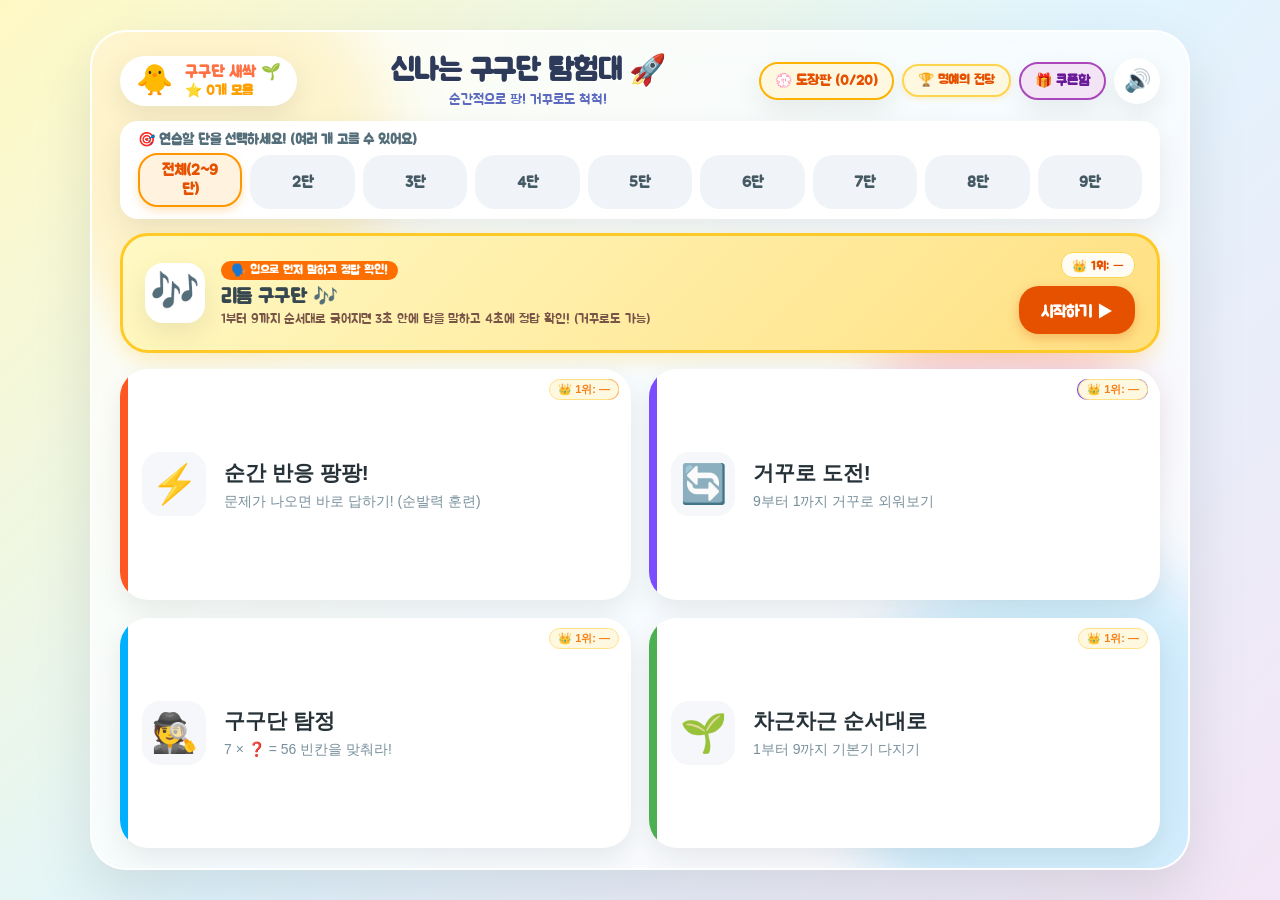
==== gugudan_app.html @ a918cc07 "feat(ranking): 총 소요시간 측정, 단수/방향/항목별 Top 5 랭킹, 신기록 시 초대형 폭죽 및 보너스 도장 지급 시스템 구축" ====
﻿<!DOCTYPE html>
<html lang="ko">
<head>
  <meta charset="UTF-8">
  <meta name="viewport" content="width=device-width, initial-scale=1.0, maximum-scale=1.0, user-scalable=no">
  <meta http-equiv="Cache-Control" content="no-cache, no-store, must-revalidate">
  <meta http-equiv="Pragma" content="no-cache">
  <meta http-equiv="Expires" content="0">
  <title>신나는 구구단 탐험대 🚀</title>
  <link rel="preconnect" href="https://fonts.googleapis.com">
  <link rel="preconnect" href="https://fonts.gstatic.com" crossorigin>
  <link href="https://fonts.googleapis.com/css2?family=Jua&family=Noto+Sans+KR:wght@500;700;900&display=swap" rel="stylesheet">
  <style>
:root {
  --primary: #FF7043;
  --primary-light: #FFAB91;
  --secondary: #42A5F5;
  --accent-yellow: #FFD54F;
  --accent-green: #66BB6A;
  --accent-purple: #AB47BC;
  --bg-gradient: linear-gradient(135deg, #FFF9C4 0%, #E1F5FE 50%, #F3E5F5 100%);
  --card-bg: rgba(255, 255, 255, 0.95);
  --text-main: #37474F;
  --text-muted: #78909C;
  --shadow-soft: 0 10px 28px rgba(0, 0, 0, 0.08);
  --shadow-btn: 0 5px 14px rgba(0, 0, 0, 0.12);
  --radius-lg: 28px;
  --radius-md: 18px;
  --radius-sm: 12px;
}

* {
  box-sizing: border-box;
  margin: 0;
  padding: 0;
  -webkit-tap-highlight-color: transparent;
  user-select: none;
  touch-action: manipulation;
}

body {
  font-family: 'Jua', 'Noto Sans KR', sans-serif;
  background: var(--bg-gradient);
  min-height: 100vh;
  color: var(--text-main);
  display: flex;
  justify-content: center;
  align-items: center;
  overflow-x: hidden;
  position: relative;
  padding: 16px;
}

/* 배경 장식 원 */
.bg-bubble {
  position: absolute;
  border-radius: 50%;
  pointer-events: none;
  opacity: 0.35;
  filter: blur(30px);
  z-index: 0;
}
.b1 { width: 360px; height: 360px; background: #FFE082; top: -60px; left: -60px; }
.b2 { width: 420px; height: 420px; background: #81D4FA; bottom: -100px; right: -80px; }
.b3 { width: 260px; height: 260px; background: #F48FB1; top: 30%; right: 5%; }

/* 태블릿 가로 맞춤 앱 컨테이너 */
#app {
  width: 100%;
  max-width: 1100px;
  min-height: 640px;
  height: 94vh;
  max-height: 840px;
  position: relative;
  z-index: 1;
  display: flex;
  flex-direction: column;
  padding: 20px 28px;
  box-sizing: border-box;
  background: rgba(255, 255, 255, 0.7);
  backdrop-filter: blur(20px);
  border-radius: 36px;
  box-shadow: 0 24px 60px rgba(0, 0, 0, 0.1);
  border: 2px solid rgba(255, 255, 255, 0.85);
  overflow: hidden;
}

/* 화면 전환 */
.screen {
  display: none;
  flex-direction: column;
  flex: 1;
  height: 100%;
  animation: fadeIn 0.2s ease-out forwards;
}
.screen.active {
  display: flex;
}

@keyframes fadeIn {
  from { opacity: 0; transform: translateY(6px); }
  to { opacity: 1; transform: translateY(0); }
}

/* ================= 1. 메인 화면 ================= */
.app-header {
  display: flex;
  justify-content: space-between;
  align-items: center;
  margin-bottom: 12px;
}

.character-badge {
  display: flex;
  align-items: center;
  gap: 12px;
  background: white;
  padding: 6px 16px;
  border-radius: 40px;
  box-shadow: var(--shadow-soft);
}

.character-icon {
  font-size: 30px;
  animation: bounce 2s infinite ease-in-out;
}

@keyframes bounce {
  0%, 100% { transform: translateY(0); }
  50% { transform: translateY(-5px); }
}

.user-info {
  display: flex;
  flex-direction: column;
}

.user-level {
  font-size: 16px;
  color: var(--primary);
  font-weight: 700;
}

.user-score {
  font-size: 14px;
  color: #FFA000;
  font-weight: bold;
}

.header-center {
  text-align: center;
}

.main-title {
  font-size: 30px;
  color: #2E3A59;
  letter-spacing: -0.5px;
  text-shadow: 1px 1px 0 #fff;
}

.sub-title {
  font-size: 14px;
  color: #5C6BC0;
  margin-top: 1px;
}

.header-right {
  display: flex;
  align-items: center;
  gap: 8px;
}

.btn-stampbook-open {
  background: #FFF8E1;
  border: 2px solid #FFB300;
  color: #E65100;
  padding: 8px 14px;
  border-radius: 24px;
  font-size: 14px;
  font-family: inherit;
  font-weight: bold;
  cursor: pointer;
  box-shadow: var(--shadow-soft);
  transition: transform 0.1s;
}
.btn-stampbook-open:active { transform: scale(0.95); }

.btn-coupon-open {
  background: #F3E5F5;
  border: 2px solid #AB47BC;
  color: #6A1B9A;
  padding: 8px 14px;
  border-radius: 24px;
  font-size: 14px;
  font-family: inherit;
  font-weight: bold;
  cursor: pointer;
  box-shadow: var(--shadow-soft);
  transition: transform 0.1s;
}
.btn-coupon-open:active { transform: scale(0.95); }

.sound-toggle-btn {
  background: white;
  border: none;
  font-size: 22px;
  width: 46px;
  height: 46px;
  border-radius: 50%;
  display: flex;
  justify-content: center;
  align-items: center;
  cursor: pointer;
  box-shadow: var(--shadow-soft);
  transition: transform 0.1s;
}
.sound-toggle-btn:active { transform: scale(0.92); }

/* 단 선택 필터 */
.dan-selector-card {
  background: white;
  padding: 10px 18px;
  border-radius: var(--radius-md);
  box-shadow: var(--shadow-soft);
  margin-bottom: 14px;
}

.card-label {
  font-size: 14px;
  color: #546E7A;
  margin-bottom: 6px;
  font-weight: bold;
}

.dan-chips {
  display: flex;
  flex-wrap: wrap;
  gap: 8px;
}

.dan-chip {
  background: #F0F4F8;
  border: 2px solid transparent;
  padding: 6px 14px;
  border-radius: 20px;
  font-size: 15px;
  font-family: inherit;
  color: #455A64;
  cursor: pointer;
  font-weight: bold;
  transition: all 0.15s ease;
  flex: 1;
  text-align: center;
  min-width: 65px;
}

.dan-chip.active {
  background: #FFF3E0;
  border-color: #FF9800;
  color: #E65100;
  box-shadow: 0 4px 10px rgba(255, 152, 0, 0.25);
  transform: translateY(-2px);
}

/* 리듬 외우기 모드 메인 배너 */
.rhythm-hero-card {
  background: linear-gradient(135deg, #FFF9C4 0%, #FFE082 100%);
  border: 3px solid #FFCA28;
  border-radius: var(--radius-lg);
  padding: 16px 22px;
  display: flex;
  justify-content: space-between;
  align-items: center;
  margin-bottom: 16px;
  cursor: pointer;
  box-shadow: 0 8px 20px rgba(255, 179, 0, 0.2);
  transition: transform 0.12s, box-shadow 0.12s;
}
.rhythm-hero-card:hover {
  transform: translateY(-2px);
  box-shadow: 0 12px 28px rgba(255, 179, 0, 0.3);
}
.rhythm-hero-card:active {
  transform: scale(0.99);
}

.rhythm-hero-left {
  display: flex;
  align-items: center;
  gap: 16px;
}

.rhythm-icon {
  font-size: 40px;
  width: 60px;
  height: 60px;
  background: white;
  border-radius: 18px;
  display: flex;
  justify-content: center;
  align-items: center;
  box-shadow: var(--shadow-soft);
  flex-shrink: 0;
}

.rhythm-badge {
  display: inline-block;
  background: #FF6F00;
  color: white;
  font-size: 12px;
  font-weight: bold;
  padding: 2px 10px;
  border-radius: 10px;
  margin-bottom: 4px;
}

.rhythm-info h2 {
  font-size: 20px;
  color: #37474F;
  margin-bottom: 2px;
}

.rhythm-info p {
  font-size: 13px;
  color: #795548;
}

.btn-rhythm-start {
  background: #E65100;
  color: white;
  border: none;
  font-size: 16px;
  font-family: inherit;
  font-weight: bold;
  padding: 12px 22px;
  border-radius: 20px;
  cursor: pointer;
  box-shadow: 0 4px 12px rgba(230, 81, 0, 0.3);
  flex-shrink: 0;
  animation: pulse 1.6s infinite;
}

/* 4개 핵심 모드 카드 그리드 (2열 x 2행 시원한 태블릿 배치) */
.mode-grid {
  display: grid;
  grid-template-columns: 1fr 1fr;
  gap: 18px;
  flex: 1;
}

.mode-card {
  background: white;
  border: none;
  border-radius: var(--radius-lg);
  padding: 18px 22px;
  display: flex;
  align-items: center;
  gap: 18px;
  cursor: pointer;
  position: relative;
  text-align: left;
  box-shadow: var(--shadow-soft);
  transition: transform 0.12s, box-shadow 0.12s;
  overflow: hidden;
}

.mode-card:hover {
  transform: translateY(-2px);
  box-shadow: 0 14px 30px rgba(0, 0, 0, 0.12);
}

.mode-card:active {
  transform: scale(0.98);
}

.mode-card::before {
  content: '';
  position: absolute;
  left: 0;
  top: 0;
  bottom: 0;
  width: 8px;
}

.card-speed::before { background: #FF5722; }
.card-reverse::before { background: #7C4DFF; }
.card-detective::before { background: #00B0FF; }
.card-step::before { background: #4CAF50; }

.mode-icon {
  font-size: 38px;
  width: 64px;
  height: 64px;
  background: #F5F7FA;
  border-radius: 18px;
  display: flex;
  justify-content: center;
  align-items: center;
  flex-shrink: 0;
}

.mode-text h3 {
  font-size: 21px;
  color: #263238;
  margin-bottom: 5px;
}

.mode-text p {
  font-size: 14px;
  color: #78909C;
  line-height: 1.3;
}

.badge-recommend, .badge-special, .badge-hot, .badge-new {
  position: absolute;
  top: 10px;
  right: 12px;
  color: white;
  font-size: 11px;
  padding: 3px 8px;
  border-radius: 10px;
  font-weight: bold;
}
.badge-recommend { background: #FF5722; }
.badge-special { background: #7C4DFF; }
.badge-hot { background: #E91E63; }
.badge-new { background: #FFB300; }

.wrong-review-wrap {
  margin-top: 14px;
  display: flex;
  align-items: center;
  justify-content: center;
  gap: 8px;
  max-width: 520px;
  margin-left: auto;
  margin-right: auto;
}

.wrong-review-btn {
  margin-top: 0;
  flex: 1;
  background: #FFEBEE;
  border: 2px dashed #EF5350;
  border-radius: var(--radius-md);
  padding: 10px 16px;
  font-size: 15px;
  font-family: inherit;
  color: #C62828;
  font-weight: bold;
  cursor: pointer;
  box-shadow: var(--shadow-soft);
  animation: pulse 1.5s infinite;
}

.btn-clear-wrongs {
  background: #ECEFF1;
  border: 1px solid #CFD8DC;
  border-radius: var(--radius-md);
  padding: 10px 14px;
  font-size: 13px;
  font-family: inherit;
  color: #546E7A;
  font-weight: bold;
  cursor: pointer;
  transition: all 0.2s;
  white-space: nowrap;
}
.btn-clear-wrongs:hover {
  background: #FFE0B2;
  color: #E65100;
  border-color: #FFB74D;
}

@keyframes pulse {
  0% { transform: scale(1); }
  50% { transform: scale(1.015); }
  100% { transform: scale(1); }
}

/* ================= 2. 게임 화면 & 몬스터 배틀 ================= */
.game-top-bar {
  display: flex;
  align-items: center;
  gap: 12px;
  margin-bottom: 10px;
}

.in-game-dan-tabs {
  display: flex;
  gap: 4px;
  background: white;
  padding: 3px 8px;
  border-radius: 20px;
  box-shadow: var(--shadow-soft);
}

.ingame-dan-btn {
  background: none;
  border: none;
  font-family: inherit;
  font-size: 13px;
  font-weight: bold;
  color: #546E7A;
  padding: 4px 10px;
  border-radius: 14px;
  cursor: pointer;
  transition: all 0.12s;
}

.ingame-dan-btn.active {
  background: #FF7043;
  color: white;
  box-shadow: 0 2px 6px rgba(255, 112, 67, 0.4);
}

.btn-icon {
  background: white;
  border: none;
  font-size: 15px;
  font-family: inherit;
  font-weight: bold;
  padding: 8px 16px;
  border-radius: 12px;
  display: flex;
  align-items: center;
  gap: 6px;
  cursor: pointer;
  box-shadow: var(--shadow-soft);
  color: #455A64;
  transition: transform 0.1s;
}
.btn-icon:active { transform: scale(0.95); }

.progress-container {
  flex: 1;
  height: 14px;
  background: #E0E0E0;
  border-radius: 7px;
  overflow: hidden;
}

.progress-bar {
  height: 100%;
  width: 0%;
  background: linear-gradient(90deg, #FFB300, #FF7043);
  border-radius: 7px;
  transition: width 0.3s ease;
}

.question-counter {
  font-size: 17px;
  font-weight: bold;
  color: #455A64;
  min-width: 65px;
  text-align: right;
}

/* 가로 본문 컨테이너 */
.game-landscape-body {
  display: flex;
  gap: 20px;
  flex: 1;
  align-items: stretch;
  min-height: 0;
}

.game-left-col {
  flex: 1.3;
  display: flex;
  flex-direction: column;
  justify-content: center;
}

.combo-banner {
  height: 24px;
  text-align: center;
  font-size: 17px;
  font-weight: bold;
  color: #E64A19;
  visibility: hidden;
  margin-bottom: 6px;
}
.combo-banner.show {
  visibility: visible;
  animation: popIn 0.3s cubic-bezier(0.175, 0.885, 0.32, 1.275);
}

@keyframes popIn {
  from { transform: scale(0.6); opacity: 0; }
  to { transform: scale(1); opacity: 1; }
}

.quiz-card {
  background: white;
  border-radius: var(--radius-lg);
  padding: 18px 24px;
  box-shadow: var(--shadow-soft);
  text-align: center;
  position: relative;
  display: flex;
  flex-direction: column;
  justify-content: center;
  transition: transform 0.2s;
}

.quiz-card.shake {
  animation: shake 0.4s ease-in-out;
}

@keyframes shake {
  0%, 100% { transform: translateX(0); }
  20%, 60% { transform: translateX(-10px); }
  40%, 80% { transform: translateX(10px); }
}

.mode-indicator {
  font-size: 14px;
  color: #78909C;
  font-weight: bold;
  margin-bottom: 4px;
}

/* 우리말 리듬 챈트 & TTS 버튼 */
.chant-box {
  display: flex;
  justify-content: center;
  align-items: center;
  gap: 10px;
  margin-bottom: 4px;
}

.chant-label {
  font-size: 17px;
  color: #3F51B5;
  font-weight: bold;
  background: #E8EAF6;
  padding: 3px 12px;
  border-radius: 14px;
}

.btn-tts {
  background: #FFF9C4;
  border: 1px solid #FBC02D;
  border-radius: 12px;
  padding: 3px 8px;
  font-size: 13px;
  font-family: inherit;
  font-weight: bold;
  color: #F57F17;
  cursor: pointer;
  transition: transform 0.1s;
}
.btn-tts:active { transform: scale(0.92); }

.expression-box {
  display: flex;
  justify-content: center;
  align-items: center;
  gap: 12px;
  font-size: 56px;
  font-weight: 900;
  color: #263238;
  margin: 8px 0;
}

.expression-box .op { color: #FF7043; }
.expression-box .eq { color: #90A4AE; }

.answer-slot {
  display: inline-flex;
  justify-content: center;
  align-items: center;
  min-width: 80px;
  height: 68px;
  padding: 0 12px;
  background: #FFF9C4;
  border: 4px dashed #FBC02D;
  border-radius: 16px;
  color: #E65100;
}
.answer-slot.filled {
  border-style: solid;
  border-color: #FF9800;
  background: #FFE082;
}
.answer-slot.missing-slot {
  background: #E1F5FE;
  border-color: #03A9F4;
  color: #0277BD;
}

.timer-gauge-wrap {
  width: 100%;
  height: 8px;
  background: #ECEFF1;
  border-radius: 4px;
  overflow: hidden;
  margin: 10px 0 6px 0;
}

.timer-gauge {
  height: 100%;
  width: 100%;
  background: #4CAF50;
  transition: width 0.1s linear, background-color 0.3s;
}

/* 똑똑한 교육 힌트 3종 세트 */
.hint-container {
  margin-top: 8px;
}

.btn-hint {
  background: none;
  border: none;
  color: #7E57C2;
  font-size: 14px;
  font-family: inherit;
  font-weight: bold;
  cursor: pointer;
  text-decoration: underline;
  padding: 4px;
}

.hint-smart-card {
  margin-top: 10px;
  background: #FAF8FD;
  border: 2px solid #D1C4E9;
  border-radius: 16px;
  padding: 12px;
  display: flex;
  flex-direction: column;
  gap: 8px;
  text-align: left;
  max-height: 140px;
  overflow-y: auto;
}

.hint-item {
  display: flex;
  align-items: center;
  gap: 8px;
  padding: 6px 10px;
  border-radius: 10px;
  font-size: 13px;
}

.hint-reverse {
  background: #E1F5FE;
  color: #0277BD;
}

.hint-bridge {
  background: #E8F5E9;
  color: #2E7D32;
}

.hint-tag {
  font-weight: bold;
  white-space: nowrap;
}

.hint-visual {
  padding: 8px;
  background: #EDE7F6;
  border-radius: 10px;
  display: flex;
  flex-direction: column;
  gap: 6px;
  align-items: center;
}

.hint-group-row {
  display: flex;
  gap: 5px;
  align-items: center;
}

.hint-group-label {
  font-size: 12px;
  color: #5E35B1;
  width: 28px;
}

.hint-dot {
  width: 18px;
  height: 18px;
  background: #7E57C2;
  border-radius: 50%;
  display: inline-block;
}

.feedback-msg {
  height: 30px;
  text-align: center;
  font-size: 18px;
  font-weight: bold;
  margin-top: 8px;
}
.feedback-msg.correct { color: #2E7D32; }
.feedback-msg.wrong { color: #C62828; }

/* 오른쪽 열: 키패드 */
.game-right-col {
  flex: 1;
  display: flex;
  flex-direction: column;
  justify-content: center;
}

.keypad-container {
  width: 100%;
  height: 100%;
  display: flex;
  flex-direction: column;
  justify-content: center;
}

.keypad {
  display: grid;
  grid-template-columns: repeat(3, 1fr);
  gap: 12px;
  height: 100%;
  max-height: 350px;
}

.key-btn {
  background: white;
  border: none;
  outline: none;
  font-size: 30px;
  font-family: inherit;
  font-weight: bold;
  color: #37474F;
  border-radius: var(--radius-md);
  box-shadow: 0 5px 0 #CFD8DC, var(--shadow-btn);
  cursor: pointer;
  transition: all 0.08s ease;
  display: flex;
  justify-content: center;
  align-items: center;
  min-height: 65px;
}

.key-btn:active {
  transform: translateY(4px);
  box-shadow: 0 1px 0 #CFD8DC;
}

.key-clear {
  background: #FFEBEE;
  color: #D32F2F;
  font-size: 20px;
  box-shadow: 0 5px 0 #FFCDD2, var(--shadow-btn);
}

.key-enter {
  background: #E8F5E9;
  color: #2E7D32;
  font-size: 20px;
  box-shadow: 0 5px 0 #C8E6C9, var(--shadow-btn);
}

/* ================= 3. 리듬 외우기 전용 화면 ================= */
.rhythm-top-bar {
  display: flex;
  align-items: center;
  gap: 12px;
  margin-bottom: 8px;
  flex-wrap: nowrap;
}

.rhythm-dan-tabs {
  display: flex;
  gap: 6px;
  background: white;
  padding: 4px 8px;
  border-radius: 20px;
  box-shadow: var(--shadow-soft);
}

.r-dan-btn {
  background: none;
  border: none;
  font-family: inherit;
  font-size: 14px;
  font-weight: bold;
  color: #546E7A;
  padding: 5px 12px;
  border-radius: 14px;
  cursor: pointer;
  transition: all 0.12s;
}
.r-dan-btn.active {
  background: #FF7043;
  color: white;
  box-shadow: 0 2px 6px rgba(255, 112, 67, 0.4);
}

.rhythm-dir-toggle {
  display: flex;
  background: white;
  border-radius: 20px;
  padding: 4px;
  box-shadow: var(--shadow-soft);
  gap: 4px;
}

.dir-btn {
  background: none;
  border: none;
  font-family: inherit;
  font-size: 13px;
  font-weight: bold;
  color: #78909C;
  padding: 5px 12px;
  border-radius: 14px;
  cursor: pointer;
}
.dir-btn.active {
  background: #7C4DFF;
  color: white;
  box-shadow: 0 2px 6px rgba(124, 77, 255, 0.4);
}

.rhythm-controls {
  display: flex;
  gap: 6px;
  margin-left: auto;
}

.ctrl-btn {
  background: white;
  border: 1px solid #CFD8DC;
  font-family: inherit;
  font-size: 13px;
  font-weight: bold;
  color: #37474F;
  padding: 6px 14px;
  border-radius: 14px;
  cursor: pointer;
  box-shadow: var(--shadow-soft);
  transition: transform 0.1s;
}
.ctrl-btn:active { transform: scale(0.95); }

.btn-play-pause {
  background: #FFF8E1;
  border-color: #FFA000;
  color: #E65100;
}

.btn-rhythm-main-act {
  background: #FF7043;
  border-color: #FF5722;
  color: white;
  box-shadow: 0 4px 10px rgba(255, 112, 67, 0.35);
  animation: pulse 1.5s infinite;
}

/* 시작 전 또렷한 중앙 시작 버튼 (흐림 완전 제거!) */
#screen-rhythm, #screen-game {
  position: relative;
}

#screen-rhythm {
  cursor: pointer;
  -webkit-tap-highlight-color: transparent;
  user-select: none;
}

.rhythm-top-bar {
  cursor: default;
}

.rhythm-start-overlay, .game-start-overlay {
  position: absolute;
  top: 70px;
  left: 0;
  right: 0;
  bottom: 0;
  background: transparent;
  backdrop-filter: none;
  display: flex;
  justify-content: center;
  align-items: center;
  z-index: 30;
  cursor: pointer;
}

.btn-giant-start {
  background: linear-gradient(135deg, #FF6F00, #FFA000);
  border: 3px solid white;
  border-radius: 36px;
  padding: 16px 36px;
  color: white;
  font-family: inherit;
  font-size: 24px;
  font-weight: 900;
  display: flex;
  align-items: center;
  gap: 12px;
  box-shadow: 0 10px 30px rgba(0, 0, 0, 0.25), 0 4px 12px rgba(255, 111, 0, 0.5);
  cursor: pointer;
  animation: pulse 1.4s infinite;
  transition: transform 0.12s;
}
.btn-giant-start:active {
  transform: scale(0.95);
}

/* 완주 축하 세레모니 카드 */
.ceremony-card {
  text-align: center;
  padding: 36px 30px;
  background: #FFFDE7;
  border: 4px solid #FFD54F;
  max-width: 500px;
}

.ceremony-crown {
  font-size: 72px;
  animation: bounce 1.2s infinite ease-in-out;
  margin-bottom: 8px;
}

.ceremony-title {
  font-size: 30px;
  color: #E65100;
  margin-bottom: 8px;
}

.ceremony-desc {
  font-size: 16px;
  color: #5D4037;
  margin-bottom: 14px;
}

.ceremony-badge {
  display: inline-block;
  background: white;
  border: 2px solid #FFB300;
  color: #FF8F00;
  font-size: 16px;
  font-weight: bold;
  padding: 8px 18px;
  border-radius: 20px;
  box-shadow: 0 4px 10px rgba(0,0,0,0.06);
}

.rhythm-status-banner {
  display: flex;
  justify-content: space-between;
  align-items: center;
  background: #FFFDE7;
  border: 2px dashed #FBC02D;
  border-radius: 16px;
  padding: 8px 16px;
  margin-bottom: 12px;
}

.rhythm-status-msg {
  font-size: 15px;
  color: #E65100;
  font-weight: bold;
}

.rhythm-step-counter {
  font-size: 14px;
  font-weight: bold;
  color: #F57F17;
  background: white;
  padding: 3px 10px;
  border-radius: 12px;
}

/* 위에서 아래로 1~9 순서대로 다 나오는 세로 List 보드 */
.rhythm-list-container {
  display: flex;
  flex-direction: column;
  gap: 6px;
  max-width: 380px;
  width: 100%;
  margin: 0 auto;
  flex: 1;
  justify-content: space-between;
  min-height: 0;
}

.rhythm-row {
  background: white;
  border: 2px solid #ECEFF1;
  border-radius: 14px;
  padding: 6px 16px;
  display: flex;
  align-items: center;
  justify-content: center;
  gap: 10px;
  transition: all 0.22s cubic-bezier(0.175, 0.885, 0.32, 1.275);
  box-shadow: 0 2px 6px rgba(0,0,0,0.04);
}

.rhythm-row-expr {
  display: flex;
  align-items: center;
  justify-content: flex-end;
  gap: 8px;
  font-size: 24px;
  font-weight: bold;
  color: #78909C;
  letter-spacing: 0.5px;
}

.rhythm-row-expr .op {
  color: #B0BEC5;
}

.rhythm-row-ans {
  min-width: 62px;
  height: 38px;
  border: 2px dashed #CFD8DC;
  border-radius: 10px;
  display: inline-flex;
  justify-content: center;
  align-items: center;
  color: #B0BEC5;
  font-size: 22px;
  font-weight: bold;
}

/* ★ 굵고 큰 글씨로 주목받는 현재 활성 상태 (손으로 터치하여 정답 공개) */
.rhythm-row.active {
  background: #FFF9C4;
  border: 3px solid #FF9800;
  transform: scale(1.03);
  z-index: 5;
  box-shadow: 0 6px 20px rgba(255, 152, 0, 0.35);
  cursor: pointer;
  user-select: none;
  -webkit-tap-highlight-color: transparent;
  gap: 12px;
}
.rhythm-row.active:active {
  transform: scale(1.01);
}

.rhythm-row.active .rhythm-row-expr {
  font-size: 32px;
  font-weight: 900;
  color: #263238;
  gap: 8px;
}

.rhythm-row.active .rhythm-row-expr .op {
  color: #FF7043;
}

.rhythm-row.active .rhythm-row-ans {
  border: 3px dashed #FF9800;
  background: white;
  color: #E65100;
  min-width: 68px;
  height: 44px;
  font-size: 26px;
  font-weight: 900;
  display: inline-flex;
  align-items: center;
  justify-content: center;
}

/* 터치 유도 깜빡임 */
.rhythm-row.active .thinking-dots {
  animation: blink 0.8s infinite;
  color: #FF5722;
}

/* ★ 손으로 터치하여 정답이 짠! 공개된 상태 */
.rhythm-row.revealed {
  background: #FFF3E0;
  border-color: #FF5722;
}

.rhythm-row.revealed .rhythm-row-ans {
  border-style: solid;
  border-color: #E65100;
  background: #FFCC80;
  color: #D84315;
  font-size: 30px;
  font-weight: 900;
  animation: popIn 0.25s cubic-bezier(0.175, 0.885, 0.32, 1.275);
}

.answer-pop {
  display: inline-block;
  animation: popIn 0.25s cubic-bezier(0.175, 0.885, 0.32, 1.275);
}

/* 이미 지나간 줄 (정답 보여준 상태로 유지) */
.rhythm-row.done {
  background: #F1F8E9;
  border-color: #C5E1A5;
  opacity: 0.85;
}
.rhythm-row.done .rhythm-row-expr {
  font-size: 22px;
  color: #558B2F;
}
.rhythm-row.done .rhythm-row-ans {
  border-style: solid;
  border-color: #8BC34A;
  background: #DCEDC8;
  color: #33691E;
  font-size: 22px;
  font-weight: bold;
}

/* ================= 3. 결과 화면 & 스탬프 ================= */
.result-card {
  background: white;
  border-radius: var(--radius-lg);
  padding: 30px 36px;
  text-align: center;
  box-shadow: var(--shadow-soft);
  max-width: 600px;
  width: 100%;
  margin: auto;
  position: relative;
  overflow: hidden;
}

.stamp-seal {
  position: absolute;
  top: 20px;
  right: 28px;
  width: 114px;
  height: 114px;
  border: 4px dashed #D32F2F;
  border-radius: 50%;
  display: flex;
  justify-content: center;
  align-items: center;
  color: #D32F2F;
  transform: rotate(-15deg) scale(0);
  opacity: 0;
  pointer-events: none;
  z-index: 10;
  box-shadow: inset 0 0 0 3px rgba(211, 47, 47, 0.2);
}

.stamp-seal.gold {
  border-color: #E65100;
  color: #E65100;
  box-shadow: inset 0 0 0 3px rgba(230, 81, 0, 0.2);
}

.stamp-seal.stamped {
  animation: stampSlam 0.45s cubic-bezier(0.2, 0.9, 0.3, 1.4) forwards;
}

@keyframes stampSlam {
  0% { transform: rotate(-35deg) scale(3.5); opacity: 0; }
  70% { transform: rotate(-12deg) scale(0.9); opacity: 0.95; }
  100% { transform: rotate(-14deg) scale(1); opacity: 0.9; }
}

.stamp-inner {
  display: flex;
  flex-direction: column;
  align-items: center;
  justify-content: center;
  border: 2px solid currentColor;
  border-radius: 50%;
  width: 98px;
  height: 98px;
}

.stamp-text-sub {
  font-size: 10px;
  font-weight: bold;
}

.stamp-text-main {
  font-size: 18px;
  font-weight: 900;
  margin: 2px 0;
}

.stamp-text-date {
  font-size: 11px;
  font-weight: bold;
}

.result-avatar {
  font-size: 68px;
  margin-bottom: 8px;
  animation: bounce 1.2s infinite;
}

.result-title {
  font-size: 30px;
  color: #263238;
  margin-bottom: 4px;
}

.result-subtitle {
  font-size: 16px;
  color: #78909C;
  margin-bottom: 20px;
}

.score-board {
  display: grid;
  grid-template-columns: repeat(3, 1fr);
  gap: 12px;
  background: #F9FAFB;
  border-radius: var(--radius-md);
  padding: 16px 12px;
  margin-bottom: 20px;
}

.score-item {
  display: flex;
  flex-direction: column;
  gap: 4px;
}

.score-label {
  font-size: 13px;
  color: #90A4AE;
}

.score-value {
  font-size: 20px;
  font-weight: bold;
  color: #37474F;
}

.score-value.highlight {
  color: #E65100;
  font-size: 22px;
}

.result-wrong-list {
  text-align: left;
  background: #FFF8E1;
  border-radius: var(--radius-md);
  padding: 12px 16px;
  margin-bottom: 20px;
}

.result-wrong-list h4 {
  font-size: 14px;
  color: #F57F17;
  margin-bottom: 8px;
}

.wrong-chips {
  display: flex;
  flex-wrap: wrap;
  gap: 8px;
}

.wrong-chip {
  background: white;
  border: 1px solid #FFE082;
  border-radius: 8px;
  padding: 4px 10px;
  font-size: 15px;
  color: #E65100;
  font-weight: bold;
}

.result-actions {
  display: flex;
  gap: 12px;
}

.action-btn {
  flex: 1;
  border: none;
  border-radius: var(--radius-md);
  padding: 16px;
  font-size: 18px;
  font-family: inherit;
  font-weight: bold;
  cursor: pointer;
  transition: transform 0.1s;
}
.action-btn:active { transform: scale(0.98); }

.btn-retry {
  background: #FF7043;
  color: white;
  box-shadow: 0 5px 14px rgba(255, 112, 67, 0.4);
}

.btn-home {
  background: #ECEFF1;
  color: #546E7A;
}

/* ================= 5. 모달 및 보상 쿠폰 ================= */
.modal-overlay {
  position: fixed;
  top: 0;
  left: 0;
  width: 100vw;
  height: 100vh;
  background: rgba(0, 0, 0, 0.45);
  backdrop-filter: blur(4px);
  z-index: 999;
  display: none;
  justify-content: center;
  align-items: center;
  padding: 16px;
}

.modal-overlay.open {
  display: flex;
  animation: fadeIn 0.2s ease-out forwards;
}

.modal-card {
  background: #FFFDF7;
  border-radius: 28px;
  padding: 24px 28px;
  max-width: 660px;
  width: 100%;
  box-shadow: 0 20px 60px rgba(0, 0, 0, 0.25);
  border: 3px solid #FFE082;
  position: relative;
}

.modal-header {
  display: flex;
  justify-content: space-between;
  align-items: center;
  margin-bottom: 6px;
}

.modal-header h2 {
  font-size: 22px;
  color: #E65100;
}

.modal-close-btn {
  background: #ECEFF1;
  border: none;
  font-size: 18px;
  width: 34px;
  height: 34px;
  border-radius: 50%;
  cursor: pointer;
  color: #546E7A;
}

.modal-subtitle {
  font-size: 14px;
  color: #78909C;
  margin-bottom: 14px;
}

.stamp-board-grid {
  display: grid;
  grid-template-columns: repeat(5, 1fr);
  gap: 10px;
  margin-bottom: 14px;
}

.stamp-slot {
  background: white;
  border: 2px dashed #CFD8DC;
  border-radius: 14px;
  height: 58px;
  display: flex;
  flex-direction: column;
  justify-content: center;
  align-items: center;
  position: relative;
}

.stamp-slot.milestone {
  border-color: #FFB300;
  background: #FFFDE7;
}

.stamp-slot-num {
  font-size: 11px;
  color: #B0BEC5;
  font-weight: bold;
}

.stamp-slot.stamped {
  border-style: solid;
  border-color: #EF5350;
  background: #FFEBEE;
}

.stamp-slot-mark {
  font-size: 24px;
  animation: popIn 0.3s cubic-bezier(0.175, 0.885, 0.32, 1.275);
}

.btn-claim-reward {
  margin-top: 10px;
  width: 100%;
  background: linear-gradient(135deg, #FF6F00, #FFA000);
  border: none;
  border-radius: 16px;
  padding: 14px;
  font-size: 18px;
  font-family: inherit;
  font-weight: bold;
  color: white;
  cursor: pointer;
  box-shadow: 0 4px 14px rgba(255, 160, 0, 0.4);
  animation: pulse 1.5s infinite;
}

/* 쿠폰 프리셋 리스트 */
.coupon-preset-list {
  display: flex;
  flex-direction: column;
  gap: 10px;
}

.coupon-radio-label {
  display: flex;
  align-items: center;
  gap: 10px;
  background: white;
  padding: 10px 14px;
  border-radius: 14px;
  border: 2px solid #EDE7F6;
  font-size: 15px;
  cursor: pointer;
}

.coupon-radio-label input[type="radio"] {
  width: 18px;
  height: 18px;
  accent-color: #AB47BC;
}

.coupon-custom-input {
  border: 1px solid #B0BEC5;
  border-radius: 8px;
  padding: 6px 10px;
  font-size: 14px;
  font-family: inherit;
  flex: 1;
}

/* 황금 보상 티켓 카드 */
.reward-ticket-card {
  background: #FFFDE7;
  border: 4px dashed #FFB300;
  text-align: center;
  padding: 30px;
}

.ticket-header {
  font-size: 16px;
  color: #F57F17;
  font-weight: bold;
}

.ticket-badge {
  font-size: 22px;
  font-weight: 900;
  color: #D84315;
  margin: 10px 0;
}

.ticket-content {
  background: white;
  border: 2px solid #FFD54F;
  border-radius: 16px;
  padding: 20px;
  font-size: 24px;
  font-weight: 900;
  color: #E65100;
  box-shadow: 0 6px 18px rgba(255, 179, 0, 0.25);
  margin: 14px 0;
}

.ticket-sub {
  font-size: 14px;
  color: #78909C;
}

/* 폭죽 캔버스 */
#confetti-canvas {
  position: fixed;
  top: 0;
  left: 0;
  width: 100%;
  height: 100%;
  pointer-events: none;
  z-index: 9999;
}

/* ================= 8. 명예의 전당 Top 5 랭킹 & 스톱워치 스타일 ================= */
.btn-hall-open {
  background: #FFF8E1;
  border: 2px solid #FFD54F;
  border-radius: 20px;
  padding: 6px 14px;
  font-size: 13px;
  font-family: inherit;
  font-weight: bold;
  color: #E65100;
  cursor: pointer;
  transition: transform 0.12s, box-shadow 0.12s;
  box-shadow: 0 2px 6px rgba(255, 179, 0, 0.2);
  display: flex;
  align-items: center;
  gap: 4px;
}
.btn-hall-open:active {
  transform: scale(0.95);
}

.mode-best-pill {
  position: absolute;
  top: 10px;
  right: 12px;
  background: #FFF8E1;
  border: 1px solid #FFE082;
  border-radius: 12px;
  padding: 2px 8px;
  font-size: 11px;
  font-weight: bold;
  color: #F57F17;
}
.mode-best-pill.has-record {
  background: #FFF3E0;
  border-color: #FFB74D;
  color: #E65100;
  font-weight: 900;
}

.rhythm-hero-right {
  display: flex;
  flex-direction: column;
  align-items: flex-end;
  gap: 8px;
}
.rhythm-best-pill {
  background: rgba(255, 255, 255, 0.9);
  border: 1px solid #FFD54F;
  border-radius: 12px;
  padding: 3px 10px;
  font-size: 12px;
  font-weight: bold;
  color: #E65100;
}
.rhythm-best-pill.has-record {
  background: #FFF3E0;
  border-color: #FF9800;
  font-weight: 900;
}

.game-timer-badge-wrap {
  display: flex;
  align-items: center;
  gap: 8px;
  margin: 0 8px;
}
.game-stopwatch, .rhythm-live-timer {
  background: #263238;
  color: #00E676;
  font-family: monospace, sans-serif;
  font-size: 14px;
  font-weight: bold;
  padding: 4px 10px;
  border-radius: 12px;
  letter-spacing: 0.5px;
  box-shadow: inset 0 2px 4px rgba(0,0,0,0.3);
}
.top-record-tag {
  background: #FFF3E0;
  color: #E65100;
  border: 1px solid #FFB74D;
  font-size: 12px;
  font-weight: bold;
  padding: 3px 8px;
  border-radius: 10px;
  white-space: nowrap;
}

.rhythm-top-stats {
  display: flex;
  align-items: center;
  gap: 10px;
}
.rhythm-body-wrap {
  display: flex;
  justify-content: center;
  align-items: flex-start;
  gap: 24px;
  width: 100%;
  flex: 1;
  min-height: 0;
}
.rhythm-rank-panel {
  width: 250px;
  background: white;
  border: 2px solid #FFE082;
  border-radius: var(--radius-md);
  padding: 14px 16px;
  box-shadow: 0 4px 14px rgba(255, 179, 0, 0.15);
  display: flex;
  flex-direction: column;
  gap: 8px;
  flex-shrink: 0;
}
.r-rank-header {
  display: flex;
  align-items: center;
  gap: 8px;
  border-bottom: 2px dashed #FFE082;
  padding-bottom: 8px;
}
.r-rank-icon {
  font-size: 24px;
}
.r-rank-title-wrap {
  display: flex;
  flex-direction: column;
}
.r-rank-title {
  font-size: 14px;
  font-weight: 900;
  color: #E65100;
}
.r-rank-sub {
  font-size: 11px;
  color: #FFA000;
  font-weight: bold;
}
.r-rank-list {
  display: flex;
  flex-direction: column;
  gap: 6px;
}
.r-rank-row {
  display: flex;
  align-items: center;
  justify-content: space-between;
  padding: 6px 10px;
  border-radius: 8px;
  font-size: 13px;
  background: #FFFDE7;
  color: #5D4037;
  font-weight: bold;
}
.r-rank-row.rank-1 {
  background: linear-gradient(135deg, #FFF9C4, #FFE082);
  color: #E65100;
  border: 1px solid #FFD54F;
  box-shadow: 0 2px 6px rgba(255, 160, 0, 0.2);
}
.r-rank-row.empty {
  color: #BDBDBD;
  background: #FAFAFA;
}
.r-rank-pos {
  font-size: 12px;
}
.r-rank-time {
  font-size: 13px;
  font-weight: 900;
}
.r-rank-date {
  font-size: 10px;
  opacity: 0.8;
}

.res-record-alert {
  margin: 12px 0 6px;
  background: linear-gradient(135deg, #FFF3E0, #FFE082);
  border: 2px solid #FFA000;
  border-radius: 12px;
  padding: 10px 16px;
  font-size: 15px;
  font-weight: 900;
  color: #D84315;
  animation: pulse 1.4s infinite;
  text-align: center;
}
.result-top5-card {
  margin-top: 12px;
  background: #FFFDE7;
  border: 2px dashed #FFD54F;
  border-radius: var(--radius-md);
  padding: 12px 18px;
  text-align: left;
}
.res-top5-header {
  display: flex;
  justify-content: space-between;
  align-items: center;
  margin-bottom: 8px;
  font-weight: bold;
}
.res-top5-badge {
  color: #E65100;
  font-size: 14px;
  font-weight: 900;
}
.res-top5-mode-tag {
  color: #795548;
  font-size: 12px;
}
.res-top5-list {
  display: flex;
  flex-direction: column;
  gap: 5px;
}
.top5-item {
  display: flex;
  align-items: center;
  justify-content: space-between;
  padding: 6px 10px;
  border-radius: 8px;
  font-size: 13px;
  background: white;
  color: #37474F;
  font-weight: bold;
}
.top5-item.top-1 {
  background: #FFF9C4;
  color: #E65100;
  border: 1px solid #FFE082;
}
.top5-item.highlight-new {
  background: #FFE082;
  color: #D84315;
  border: 2px solid #FF9800;
  animation: popIn 0.3s cubic-bezier(0.175, 0.885, 0.32, 1.275);
}
.top5-item.empty {
  color: #BDBDBD;
  background: #FAFAFA;
}
.top5-rank {
  font-size: 12px;
  min-width: 55px;
}
.top5-time {
  font-size: 14px;
  font-weight: 900;
}
.top5-date {
  font-size: 11px;
  opacity: 0.8;
}

.modal-ranking-card {
  max-width: 540px;
  width: 92%;
}
.ranking-mode-tabs {
  display: flex;
  gap: 6px;
  margin-bottom: 10px;
  overflow-x: auto;
  padding-bottom: 4px;
}
.r-tab-btn {
  background: #ECEFF1;
  border: none;
  border-radius: 16px;
  padding: 6px 12px;
  font-size: 13px;
  font-weight: bold;
  font-family: inherit;
  color: #455A64;
  cursor: pointer;
  white-space: nowrap;
  transition: all 0.15s;
}
.r-tab-btn.active {
  background: #FF6F00;
  color: white;
}
.ranking-dan-filter {
  margin-bottom: 12px;
}
.r-dan-chips-row, .r-dir-chips-row {
  display: flex;
  gap: 5px;
  flex-wrap: wrap;
}
.r-filter-chip {
  background: white;
  border: 1px solid #CFD8DC;
  border-radius: 14px;
  padding: 4px 10px;
  font-size: 12px;
  font-weight: bold;
  font-family: inherit;
  color: #546E7A;
  cursor: pointer;
  transition: all 0.15s;
}
.r-filter-chip.active {
  background: #FFE082;
  border-color: #FFB300;
  color: #E65100;
}
.rank-modal-header-tag {
  font-size: 14px;
  font-weight: 900;
  color: #E65100;
  margin-bottom: 8px;
}
.rank-modal-rows {
  display: flex;
  flex-direction: column;
  gap: 6px;
}
.r-modal-row {
  display: flex;
  align-items: center;
  justify-content: space-between;
  padding: 8px 12px;
  border-radius: 10px;
  font-size: 14px;
  background: #FFFDE7;
  color: #4E342E;
  font-weight: bold;
}
.r-modal-row.rank-1 {
  background: linear-gradient(135deg, #FFF9C4, #FFE082);
  color: #E65100;
  border: 1px solid #FFD54F;
  box-shadow: 0 2px 6px rgba(255, 160, 0, 0.2);
}
.r-modal-row.empty {
  color: #BDBDBD;
  background: #FAFAFA;
}
.r-modal-pos {
  font-size: 13px;
  min-width: 60px;
}
.r-modal-time {
  font-size: 15px;
  font-weight: 900;
}
.r-modal-date {
  font-size: 11px;
  opacity: 0.8;
}

@media (max-width: 768px) {
  #app {
    padding: 14px;
    height: 100vh;
    border-radius: 0;
  }
  .game-landscape-body {
    flex-direction: column;
  }
  .rhythm-body-wrap {
    flex-direction: column;
    align-items: center;
  }
  .rhythm-rank-panel {
    width: 100%;
    max-width: 380px;
  }
  .mode-grid {
    grid-template-columns: 1fr;
  }
  .card-board {
    grid-template-columns: repeat(3, 1fr);
  }
}

</style>
</head>
<body>
  <div id="app">
    <!-- 배경 장식 -->
    <div class="bg-bubble b1"></div>
    <div class="bg-bubble b2"></div>
    <div class="bg-bubble b3"></div>

    <!-- ================= 1. 메인 화면 (홈) ================= -->
    <section id="screen-home" class="screen active">
      <header class="app-header">
        <div class="character-badge">
          <span class="character-icon" id="user-avatar">🐥</span>
          <div class="user-info">
            <span class="user-level" id="user-title">구구단 새싹</span>
            <span class="user-score">⭐ <span id="total-stars">0</span>개 모음</span>
          </div>
        </div>

        <div class="header-center">
          <h1 class="main-title">신나는 구구단 탐험대 🚀</h1>
          <p class="sub-title">순간적으로 팡! 거꾸로도 척척!</p>
        </div>

        <div class="header-right">
          <button class="btn-stampbook-open" onclick="openStampModal()" title="내 칭찬 도장판 보기">
            💮 도장판 <span id="header-stamp-count">(0/20)</span>
          </button>
          <button class="btn-hall-open" onclick="openRankingModal()" title="명예의 전당 Top 5 랭킹">
            🏆 명예의 전당
          </button>
          <button class="btn-coupon-open" onclick="openCouponModal()" title="부모님 보상 쿠폰함">
            🎁 쿠폰함
          </button>
          <button class="sound-toggle-btn" id="btn-sound-toggle" title="소리 켜기/끄기">🔊</button>
        </div>
      </header>

      <!-- 단 선택 필터 바 -->
      <div class="dan-selector-card">
        <div class="card-label">🎯 연습할 단을 선택하세요! (여러 개 고를 수 있어요)</div>
        <div class="dan-chips" id="dan-chips">
          <button class="dan-chip active" data-dan="all">전체(2~9단)</button>
          <button class="dan-chip" data-dan="2">2단</button>
          <button class="dan-chip" data-dan="3">3단</button>
          <button class="dan-chip" data-dan="4">4단</button>
          <button class="dan-chip" data-dan="5">5단</button>
          <button class="dan-chip" data-dan="6">6단</button>
          <button class="dan-chip" data-dan="7">7단</button>
          <button class="dan-chip" data-dan="8">8단</button>
          <button class="dan-chip" data-dan="9">9단</button>
        </div>
      </div>

      <!-- 리듬 외우기 모드 배너 (신규 기능) -->
      <div class="rhythm-hero-card" onclick="openRhythmScreen(2)">
        <div class="rhythm-hero-left">
          <div class="rhythm-icon">🎶</div>
          <div class="rhythm-info">
            <div class="rhythm-badge">🗣️ 입으로 먼저 말하고 정답 확인!</div>
            <h2>리듬 구구단 🎶</h2>
            <p>1부터 9까지 순서대로 굵어지면 3초 안에 답을 말하고 4초에 정답 확인! (거꾸로도 가능)</p>
          </div>
        </div>
        <div class="rhythm-hero-right">
          <div class="rhythm-best-pill" id="home-best-rhythm">👑 최고: —</div>
          <button class="btn-rhythm-start">시작하기 ▶</button>
        </div>
      </div>

      <!-- 게임 모드 카드 그리드 (핵심 4대 모드) -->
      <div class="mode-grid">
        <!-- 모드 1: 순간 반응 팡팡 -->
        <button class="mode-card card-speed" onclick="startGame('speed')">
          <span class="badge-recommend">강력추천</span>
          <div class="mode-best-pill" id="home-best-speed">👑 1위: —</div>
          <div class="mode-icon">⚡</div>
          <div class="mode-text">
            <h3>순간 반응 팡팡!</h3>
            <p>문제가 나오면 바로 답하기! (순발력 훈련)</p>
          </div>
        </button>

        <!-- 모드 2: 거꾸로 도전 -->
        <button class="mode-card card-reverse" onclick="startGame('reverse')">
          <span class="badge-special">역순마스터</span>
          <div class="mode-best-pill" id="home-best-reverse">👑 1위: —</div>
          <div class="mode-icon">🔄</div>
          <div class="mode-text">
            <h3>거꾸로 도전!</h3>
            <p>9부터 1까지 거꾸로 외워보기</p>
          </div>
        </button>

        <!-- 모드 3: 구구단 탐정 (빈칸 채우기) -->
        <button class="mode-card card-detective" onclick="startGame('missing')">
          <div class="mode-best-pill" id="home-best-missing">👑 1위: —</div>
          <div class="mode-icon">🕵️</div>
          <div class="mode-text">
            <h3>구구단 탐정</h3>
            <p>7 × ❓ = 56 빈칸을 맞춰라!</p>
          </div>
        </button>

        <!-- 모드 4: 차근차근 순서대로 -->
        <button class="mode-card card-step" onclick="startGame('order')">
          <div class="mode-best-pill" id="home-best-order">👑 1위: —</div>
          <div class="mode-icon">🌱</div>
          <div class="mode-text">
            <h3>차근차근 순서대로</h3>
            <p>1부터 9까지 기본기 다지기</p>
          </div>
        </button>
      </div>

      <!-- 오답 복습 버튼 영역 -->
      <div class="wrong-review-wrap" id="wrong-review-wrap" style="display: none;">
        <button class="wrong-review-btn" id="btn-wrong-review" onclick="startGame('review')">
          <span>🩹 틀린 문제 다시 풀기 (<span id="wrong-count">0</span>개)</span>
        </button>
        <button class="btn-clear-wrongs" onclick="resetWrongProblems(event)" title="틀린 문제 목록 리셋">
          <span>🔄 리셋</span>
        </button>
      </div>
    </section>

    <!-- ================= 2. 게임 플레이 화면 (퀴즈 / 배틀) ================= -->
    <section id="screen-game" class="screen">
      <!-- 상단 바 -->
      <div class="game-top-bar">
        <button class="btn-icon" onclick="confirmExitGame()" title="처음으로 나가기">🏠 처음으로</button>

        <!-- 퀴즈 화면 안에서 즉시 단을 바꿀 수 있는 탭 바 -->
        <div class="in-game-dan-tabs" id="in-game-dan-tabs">
          <button class="ingame-dan-btn" data-dan="all" onclick="changeGameDan('all')">전체</button>
          <button class="ingame-dan-btn" data-dan="2" onclick="changeGameDan(2)">2단</button>
          <button class="ingame-dan-btn" data-dan="3" onclick="changeGameDan(3)">3단</button>
          <button class="ingame-dan-btn" data-dan="4" onclick="changeGameDan(4)">4단</button>
          <button class="ingame-dan-btn" data-dan="5" onclick="changeGameDan(5)">5단</button>
          <button class="ingame-dan-btn" data-dan="6" onclick="changeGameDan(6)">6단</button>
          <button class="ingame-dan-btn" data-dan="7" onclick="changeGameDan(7)">7단</button>
          <button class="ingame-dan-btn" data-dan="8" onclick="changeGameDan(8)">8단</button>
          <button class="ingame-dan-btn" data-dan="9" onclick="changeGameDan(9)">9단</button>
        </div>

        <!-- 실시간 스톱워치 & 1위 목표 표시 -->
        <div class="game-timer-badge-wrap">
          <span class="game-stopwatch" id="game-stopwatch">⏱️ 0.0초</span>
          <span class="top-record-tag" id="game-best-record-tag">👑 1위: —</span>
        </div>

        <div class="progress-container">
          <div class="progress-bar" id="game-progress-bar"></div>
        </div>
        <span class="question-counter" id="question-counter">1 / 10</span>
      </div>

      <!-- 가로 분할 본문 -->
      <div class="game-landscape-body">
        <!-- 왼쪽 영역: 문제 카드, 콤보, 힌트, 메시지 -->
        <div class="game-left-col">
          <div class="combo-banner" id="combo-banner">연속 정답! 🔥 x<span id="combo-count">1</span></div>

          <div class="quiz-card" id="quiz-card">
            <div class="mode-indicator" id="game-mode-indicator">⚡ 순간 반응 팡팡</div>

            <div class="expression-box" id="expression-box">
              <span class="num-a" id="disp-num1">7</span>
              <span class="op">×</span>
              <span class="num-b" id="disp-num2">8</span>
              <span class="eq">=</span>
              <span class="answer-slot" id="disp-answer">?</span>
            </div>

            <div class="timer-gauge-wrap" id="timer-gauge-wrap">
              <div class="timer-gauge" id="timer-gauge"></div>
            </div>

            <!-- 스마트 교육 힌트 3종 세트 -->
            <div class="hint-container">
              <button class="btn-hint" id="btn-hint" onclick="toggleHint()">💡 똑똑한 힌트 보기 (뒤집기 & 징검다리 & 그림)</button>
              
              <div class="hint-smart-card" id="hint-smart-card" style="display:none;">
                <!-- 1. 교환법칙 뒤집기 힌트 -->
                <div class="hint-item hint-reverse" id="hint-reverse-box">
                  <span class="hint-tag">🔄 뒤집기 팁</span>
                  <span class="hint-desc" id="hint-reverse-text">앞뒤를 바꿔도 같아요! <strong>8 × 7 = 56</strong></span>
                </div>

                <!-- 2. 징검다리 덧셈 힌트 -->
                <div class="hint-item hint-bridge" id="hint-bridge-box">
                  <span class="hint-tag">🪜 징검다리 팁</span>
                  <span class="hint-desc" id="hint-bridge-text">7 × 7 = 49에 <strong>7을 한 번 더하면</strong> 56!</span>
                </div>

                <!-- 3. 시각적 바둑알 묶음 그림 -->
                <div class="hint-visual" id="hint-visual"></div>
              </div>
            </div>
          </div>

          <!-- 피드백 메시지 -->
          <div class="feedback-msg" id="feedback-msg"></div>
        </div>

        <!-- 오른쪽 영역: 큼직하고 누르기 편한 태블릿 터치 키패드 -->
        <div class="game-right-col">
          <div class="keypad-container">
            <div class="keypad">
              <button class="key-btn" onclick="pressKey(1)">1</button>
              <button class="key-btn" onclick="pressKey(2)">2</button>
              <button class="key-btn" onclick="pressKey(3)">3</button>
              <button class="key-btn" onclick="pressKey(4)">4</button>
              <button class="key-btn" onclick="pressKey(5)">5</button>
              <button class="key-btn" onclick="pressKey(6)">6</button>
              <button class="key-btn" onclick="pressKey(7)">7</button>
              <button class="key-btn" onclick="pressKey(8)">8</button>
              <button class="key-btn" onclick="pressKey(9)">9</button>
              <button class="key-btn key-clear" onclick="pressKey('clear')">지움 ⌫</button>
              <button class="key-btn" onclick="pressKey(0)">0</button>
              <button class="key-btn key-enter" onclick="submitAnswer()">입력 ✓</button>
            </div>
          </div>
        </div>
      </div>

      <!-- 퀴즈 시작 전 또렷한 중앙 시작 버튼 (흐림 없음!) -->
      <div class="game-start-overlay" id="game-start-overlay" onclick="startCurrentGamePlay()">
        <button class="btn-giant-start">
          <span style="font-size: 30px;">▶</span>
          <span>문제 시작하기!</span>
        </button>
      </div>
    </section>

    <!-- ================= 3. 리듬 외우기 전용 화면 (소리내어 말하기) ================= -->
    <section id="screen-rhythm" class="screen">
      <!-- 상단 컨트롤 헤더 -->
      <div class="rhythm-top-bar">
        <button class="btn-icon" onclick="exitRhythmToHome()" title="처음으로 나가기">🏠 처음으로</button>

        <!-- 단 선택 탭 (2단~9단) -->
        <div class="rhythm-dan-tabs" id="rhythm-dan-tabs">
          <button class="r-dan-btn active" onclick="selectRhythmDan(2)">2단</button>
          <button class="r-dan-btn" onclick="selectRhythmDan(3)">3단</button>
          <button class="r-dan-btn" onclick="selectRhythmDan(4)">4단</button>
          <button class="r-dan-btn" onclick="selectRhythmDan(5)">5단</button>
          <button class="r-dan-btn" onclick="selectRhythmDan(6)">6단</button>
          <button class="r-dan-btn" onclick="selectRhythmDan(7)">7단</button>
          <button class="r-dan-btn" onclick="selectRhythmDan(8)">8단</button>
          <button class="r-dan-btn" onclick="selectRhythmDan(9)">9단</button>
        </div>

        <!-- 방향 토글 (순서대로 vs 거꾸로) -->
        <div class="rhythm-dir-toggle">
          <button class="dir-btn active" id="btn-dir-forward" onclick="setRhythmDirection('forward')">순서대로 (1➔9)</button>
          <button class="dir-btn" id="btn-dir-reverse" onclick="setRhythmDirection('reverse')">거꾸로 (9➔1)</button>
        </div>

        <!-- 재생 컨트롤 -->
        <div class="rhythm-controls">
          <button class="ctrl-btn btn-play-pause btn-rhythm-main-act" id="btn-rhythm-play" onclick="handleRhythmStartOrToggle()">▶ 시작하기</button>
          <button class="ctrl-btn" onclick="restartRhythm()">🔄 처음부터</button>
        </div>
      </div>

      <!-- 안내 배너 -->
      <div class="rhythm-status-banner">
        <div class="rhythm-status-msg" id="rhythm-status-msg">
          준비가 되면 상단의 <strong>[ ▶ 시작하기 ]</strong> 버튼을 눌러주세요!
        </div>
        <div class="rhythm-top-stats">
          <span class="rhythm-live-timer" id="rhythm-live-timer">⏱️ 0.0초</span>
          <div class="rhythm-step-counter" id="rhythm-step-counter">0 / 9</div>
        </div>
      </div>

      <!-- 본문 영역: 가운데 리스트 + 오른쪽 구석 Top 5 명예의 전당 위젯 -->
      <div class="rhythm-body-wrap">
        <!-- 위에서 아래로 1~9 순서대로 다 나오는 세로 List 보드 -->
        <div class="rhythm-list-container" id="rhythm-board">
          <!-- 9개의 세로 행(Row)이 렌더링됨 -->
        </div>

        <!-- 한쪽 구석 Top 5 랭킹 패널 -->
        <div class="rhythm-rank-panel" id="rhythm-rank-panel">
          <div class="r-rank-header">
            <span class="r-rank-icon">🏆</span>
            <div class="r-rank-title-wrap">
              <span class="r-rank-title" id="r-rank-title">2단 (순서대로)</span>
              <span class="r-rank-sub">명예의 전당 Top 5</span>
            </div>
          </div>
          <div class="r-rank-list" id="r-rank-list">
            <!-- 1위 ~ 5위 렌더링 -->
          </div>
        </div>
      </div>

      <!-- 시작 전 큼직한 중앙 시작 버튼 오버레이 -->
      <div class="rhythm-start-overlay" id="rhythm-start-overlay" onclick="handleRhythmStartOrToggle()">
        <button class="btn-giant-start">
          <span style="font-size: 32px;">▶</span>
          <span>구구단 시작하기!</span>
        </button>
      </div>
    </section>

    <!-- ================= 4. 결과 화면 & 스탬프 ================= -->
    <section id="screen-result" class="screen">
      <div class="result-card">
        <!-- 쾅! 찍히는 칭찬 스탬프 애니메이션 영역 -->
        <div class="stamp-seal" id="result-stamp">
          <div class="stamp-inner" id="result-stamp-inner">
            <span class="stamp-text-sub">구구단 탐험대</span>
            <span class="stamp-text-main" id="stamp-main-text">참 잘했어요</span>
            <span class="stamp-text-date" id="stamp-date-text">100점 만점 💮</span>
          </div>
        </div>

        <div class="result-avatar" id="result-avatar">🎉</div>
        <h2 class="result-title" id="result-title">정말 멋져요!</h2>
        <p class="result-subtitle" id="result-subtitle">오늘의 훈련 완료!</p>

        <div class="score-board">
          <div class="score-item">
            <span class="score-label">맞힌 문제</span>
            <span class="score-value highlight"><span id="res-correct">0</span> / <span id="res-total">10</span></span>
          </div>
          <div class="score-item">
            <span class="score-label">총 푼 시간</span>
            <span class="score-value time-val" id="res-elapsed-time">0.0초</span>
          </div>
          <div class="score-item">
            <span class="score-label">획득 별</span>
            <span class="score-value">⭐ +<span id="res-stars">0</span></span>
          </div>
          <div class="score-item">
            <span class="score-label">최대 콤보</span>
            <span class="score-value">🔥 <span id="res-max-combo">0</span>회</span>
          </div>
        </div>

        <div class="res-record-alert" id="res-record-alert" style="display: none;">
          👑 <strong>최고 신기록 달성!</strong> 1위 갱신으로 <strong>도장 +1개 보너스</strong> 획득! 💮
        </div>

        <!-- 퀴즈 결과 화면의 Top 5 랭킹 보드 -->
        <div class="result-top5-card" id="result-top5-card">
          <div class="res-top5-header">
            <span class="res-top5-badge">🏆 명예의 전당 Top 5</span>
            <span class="res-top5-mode-tag" id="res-top5-mode-tag">[순간반응 팡팡 - 전체]</span>
          </div>
          <div class="res-top5-list" id="res-top5-list">
            <!-- 1~5위 렌더링 -->
          </div>
        </div>

        <div class="result-wrong-list" id="result-wrong-list" style="display: none;">
          <h4>📝 다시 확인할 문제</h4>
          <div class="wrong-chips" id="wrong-chips-container"></div>
        </div>

        <div class="result-actions">
          <button class="action-btn btn-retry" onclick="restartCurrentGame()">🔄 한 번 더 하기</button>
          <button class="action-btn btn-home" onclick="goHome()">🏠 처음으로</button>
        </div>
      </div>
    </section>

    <!-- ================= 5. 칭찬 스탬프판 모달 ================= -->
    <div class="modal-overlay" id="stamp-modal" onclick="closeStampModal(event)">
      <div class="modal-card" onclick="event.stopPropagation()">
        <div class="modal-header">
          <h2>💮 내 칭찬 스탬프판</h2>
          <button class="modal-close-btn" onclick="closeStampModal()">✕</button>
        </div>
        <p class="modal-subtitle">한 판을 마칠 때마다 도장이 쾅! 20개를 모아 부모님 선물을 열어보세요 🎁</p>

        <div class="stamp-board-grid" id="stamp-board-grid"></div>

        <div class="modal-footer">
          <span class="stamp-reward-msg" id="stamp-reward-msg">⭐ 도장을 10개, 20개 모으면 축하 선물이 열려요!</span>
          <button class="btn-claim-reward" id="btn-claim-reward" onclick="claimRewardCoupon()" style="display:none;">
            🎁 20개 완성! 부모님 선물 쿠폰 열기
          </button>
        </div>
      </div>
    </div>

    <!-- ================= 6. 부모님 보상 쿠폰함 설정 모달 ================= -->
    <div class="modal-overlay" id="coupon-modal" onclick="closeCouponModal(event)">
      <div class="modal-card" onclick="event.stopPropagation()">
        <div class="modal-header">
          <h2>🎁 부모님 보상 쿠폰함</h2>
          <button class="modal-close-btn" onclick="closeCouponModal()">✕</button>
        </div>
        <p class="modal-subtitle">도장 20개를 모았을 때 아이에게 줄 실제 보상을 정해주세요!</p>

        <div class="coupon-preset-list">
          <label class="coupon-radio-label">
            <input type="radio" name="coupon-choice" value="맛있는 아이스크림 먹기 🍦" checked>
            <span>🍦 맛있는 아이스크림 먹기 쿠폰</span>
          </label>
          <label class="coupon-radio-label">
            <input type="radio" name="coupon-choice" value="유튜브 자유 시청 30분 📱">
            <span>📱 원하는 영상/유튜브 30분 자유 시청권</span>
          </label>
          <label class="coupon-radio-label">
            <input type="radio" name="coupon-choice" value="부모님과 보드게임 1판 🎲">
            <span>🎲 부모님과 좋아하는 보드게임 1판 하기</span>
          </label>
          <label class="coupon-radio-label">
            <input type="radio" name="coupon-choice" value="원하는 간식 마트에서 고르기 🍫">
            <span>🍫 마트에서 원하는 과자/간식 1개 고르기</span>
          </label>
          <label class="coupon-radio-label">
            <input type="radio" name="coupon-choice" value="custom">
            <span>✏️ 직접 적기:</span>
            <input type="text" id="coupon-custom-text" placeholder="예: 키즈카페 가기" class="coupon-custom-input">
          </label>
        </div>

        <div class="modal-footer" style="margin-top: 16px;">
          <button class="action-btn btn-retry" onclick="saveCouponSetting()" style="width: 100%;">
            💾 쿠폰 보상 저장하기
          </button>
        </div>
      </div>
    </div>

    <!-- ================= 7. 선물 개봉 축하 모달 (쿠폰 열람) ================= -->
    <div class="modal-overlay" id="reward-open-modal" onclick="closeRewardModal(event)">
      <div class="modal-card reward-ticket-card" onclick="event.stopPropagation()">
        <div class="ticket-header">🎊 축하합니다! 도장 20개 완성 🎊</div>
        <div class="ticket-badge">✨ 특 별 보 상 쿠 폰 ✨</div>
        <div class="ticket-content" id="ticket-content-text">🍦 맛있는 아이스크림 먹기 쿠폰</div>
        <p class="ticket-sub">부모님께 이 화면을 보여드리고 약속한 선물을 받으세요!</p>
        <button class="action-btn btn-retry" onclick="closeRewardModal()" style="margin-top: 14px; width: 100%;">
          고마워요! 신나요! 💖
        </button>
      </div>
    </div>

    <!-- ================= 8. 명예의 전당 (Top 5 랭킹) 모달 ================= -->
    <div class="modal-overlay" id="ranking-modal" onclick="closeRankingModal(event)">
      <div class="modal-card modal-ranking-card" onclick="event.stopPropagation()">
        <div class="modal-header">
          <h2>🏆 명예의 전당 (Top 5 랭킹)</h2>
          <button class="modal-close-btn" onclick="closeRankingModal()">✕</button>
        </div>
        <p class="modal-subtitle">과거에 달성한 최고 기록 1위부터 5위까지 한눈에 확인해보세요!</p>

        <!-- 모드 선택 탭 -->
        <div class="ranking-mode-tabs">
          <button class="r-tab-btn active" data-tab="rhythm" onclick="switchRankingTab('rhythm')">🎶 리듬 구구단</button>
          <button class="r-tab-btn" data-tab="speed" onclick="switchRankingTab('speed')">⚡ 순간 반응</button>
          <button class="r-tab-btn" data-tab="reverse" onclick="switchRankingTab('reverse')">🔄 거꾸로 도전</button>
          <button class="r-tab-btn" data-tab="missing" onclick="switchRankingTab('missing')">🕵️ 구구단 탐정</button>
          <button class="r-tab-btn" data-tab="order" onclick="switchRankingTab('order')">🌱 순서대로</button>
        </div>

        <!-- 단 선택 필터 -->
        <div class="ranking-dan-filter" id="ranking-dan-filter"></div>

        <!-- Top 5 랭킹 보드 목록 -->
        <div class="ranking-top5-container" id="ranking-top5-container"></div>
      </div>
    </div>

    <!-- 캔버스 (폭죽 파티클 효과) -->
    <canvas id="confetti-canvas"></canvas>
  </div>

  <script>
/**
 * 신나는 구구단 탐험대 (Gugudan Adventure)
 * 버그 전면 박멸 & 완벽 검증된 학습 스크립트
 */

// --- 1. 오디오 합성기 (Web Audio API) ---
class SoundManager {
  constructor() {
    this.ctx = null;
    this.muted = localStorage.getItem('gugudan_sound_muted') === 'true';
    this.updateSoundBtn();
  }

  init() {
    if (!this.ctx) {
      const AudioContext = window.AudioContext || window.webkitAudioContext;
      this.ctx = new AudioContext();
    }
    if (this.ctx && this.ctx.state === 'suspended') {
      this.ctx.resume();
    }
  }

  toggle() {
    this.muted = !this.muted;
    localStorage.setItem('gugudan_sound_muted', this.muted);
    this.updateSoundBtn();
    if (!this.muted) {
      this.playBeep(440, 0.1);
    }
  }

  updateSoundBtn() {
    const btn = document.getElementById('btn-sound-toggle');
    if (btn) btn.textContent = this.muted ? '🔇' : '🔊';
  }

  playTone(freq, duration, type = 'sine', gainVal = 0.15) {
    if (this.muted) return;
    this.init();
    try {
      const osc = this.ctx.createOscillator();
      const gain = this.ctx.createGain();
      osc.type = type;
      osc.frequency.setValueAtTime(freq, this.ctx.currentTime);

      gain.gain.setValueAtTime(gainVal, this.ctx.currentTime);
      gain.gain.exponentialRampToValueAtTime(0.001, this.ctx.currentTime + duration);

      osc.connect(gain);
      gain.connect(this.ctx.destination);

      osc.start();
      osc.stop(this.ctx.currentTime + duration);
    } catch (e) {}
  }

  playBeep(freq = 520, duration = 0.05) {
    this.playTone(freq, duration, 'triangle', 0.08);
  }

  playCorrect() {
    if (this.muted) return;
    this.init();
    const notes = [523.25, 659.25, 783.99, 1046.50];
    notes.forEach((freq, i) => {
      setTimeout(() => {
        this.playTone(freq, 0.22, 'triangle', 0.18);
      }, i * 65);
    });
  }

  playWrong() {
    if (this.muted) return;
    this.init();
    this.playTone(330, 0.12, 'sawtooth', 0.08);
    setTimeout(() => {
      this.playTone(260, 0.2, 'sawtooth', 0.08);
    }, 100);
  }

  playStamp() {
    if (this.muted) return;
    this.init();
    try {
      const osc = this.ctx.createOscillator();
      const gain = this.ctx.createGain();
      osc.type = 'triangle';
      osc.frequency.setValueAtTime(140, this.ctx.currentTime);
      osc.frequency.exponentialRampToValueAtTime(30, this.ctx.currentTime + 0.25);

      gain.gain.setValueAtTime(0.4, this.ctx.currentTime);
      gain.gain.exponentialRampToValueAtTime(0.001, this.ctx.currentTime + 0.25);

      osc.connect(gain);
      gain.connect(this.ctx.destination);

      osc.start();
      osc.stop(this.ctx.currentTime + 0.25);
    } catch (e) {}
  }

  playFanfare() {
    if (this.muted) return;
    this.init();
    const fanfareNotes = [
      { f: 523.25, d: 0.12, t: 0 },
      { f: 523.25, d: 0.12, t: 140 },
      { f: 523.25, d: 0.12, t: 280 },
      { f: 659.25, d: 0.3,  t: 420 },
      { f: 783.99, d: 0.5,  t: 700 }
    ];
    fanfareNotes.forEach(n => {
      setTimeout(() => {
        this.playTone(n.f, n.d, 'triangle', 0.22);
      }, n.t);
    });
  }
}

const sounds = new SoundManager();

// --- 2. 콘페티(폭죽 파티클) 시스템 ---
class ConfettiEffect {
  constructor(canvasId) {
    this.canvas = document.getElementById(canvasId);
    this.ctx = this.canvas.getContext('2d');
    this.particles = [];
    this.animationId = null;
    this.resize();
    window.addEventListener('resize', () => this.resize());
  }

  resize() {
    this.canvas.width = window.innerWidth;
    this.canvas.height = window.innerHeight;
  }

  burst(x = window.innerWidth / 2, y = window.innerHeight / 3, count = 50) {
    const colors = ['#FF5722', '#FFCA28', '#42A5F5', '#66BB6A', '#AB47BC', '#EC407A'];
    for (let i = 0; i < count; i++) {
      const angle = Math.random() * Math.PI * 2;
      const speed = Math.random() * 9 + 4;
      this.particles.push({
        x: x,
        y: y,
        vx: Math.cos(angle) * speed,
        vy: Math.sin(angle) * speed - 3.5,
        size: Math.random() * 9 + 4,
        color: colors[Math.floor(Math.random() * colors.length)],
        life: 1,
        decay: Math.random() * 0.02 + 0.012,
        rotation: Math.random() * 360,
        rotSpeed: (Math.random() - 0.5) * 12
      });
    }

    if (!this.animationId) {
      this.animate();
    }
  }

  megaBurst() {
    // 7단계 연속 초대형 축하 폭죽 세레모니 (신기록 달성용!)
    const w = window.innerWidth;
    const h = window.innerHeight;
    this.burst(w * 0.5, h * 0.45, 90);
    setTimeout(() => this.burst(w * 0.25, h * 0.35, 80), 200);
    setTimeout(() => this.burst(w * 0.75, h * 0.35, 80), 400);
    setTimeout(() => this.burst(w * 0.4, h * 0.25, 95), 600);
    setTimeout(() => this.burst(w * 0.6, h * 0.25, 95), 800);
    setTimeout(() => this.burst(w * 0.2, h * 0.4, 85), 1000);
    setTimeout(() => this.burst(w * 0.8, h * 0.4, 85), 1200);
    setTimeout(() => this.burst(w * 0.5, h * 0.3, 120), 1400);
  }

  animate() {
    this.ctx.clearRect(0, 0, this.canvas.width, this.canvas.height);

    for (let i = this.particles.length - 1; i >= 0; i--) {
      const p = this.particles[i];
      p.x += p.vx;
      p.y += p.vy;
      p.vy += 0.22;
      p.life -= p.decay;
      p.rotation += p.rotSpeed;

      if (p.life <= 0) {
        this.particles.splice(i, 1);
        continue;
      }

      this.ctx.save();
      this.ctx.translate(p.x, p.y);
      this.ctx.rotate((p.rotation * Math.PI) / 180);
      this.ctx.fillStyle = p.color;
      this.ctx.globalAlpha = p.life;
      this.ctx.fillRect(-p.size / 2, -p.size / 2, p.size, p.size);
      this.ctx.restore();
    }

    if (this.particles.length > 0) {
      this.animationId = requestAnimationFrame(() => this.animate());
    } else {
      this.animationId = null;
      this.ctx.clearRect(0, 0, this.canvas.width, this.canvas.height);
    }
  }
}

let confetti = null;

// --- 3. 애플리케이션 상태 관리 ---
const state = {
  stars: 0,
  stamps: [],
  rewardCoupon: '맛있는 아이스크림 먹기 🍦',
  selectedDans: [2, 3, 4, 5, 6, 7, 8, 9],
  wrongProblems: [],
  records: {}, // 모드/단수별 1~5위 시간 기록 보관함
  currentGame: {
    mode: 'speed', // 'speed', 'reverse', 'missing', 'order', 'review'
    questions: [],
    currentIndex: 0,
    currentInput: '',
    correctCount: 0,
    combo: 0,
    maxCombo: 0,
    currentWrongInRound: [],
    timerInterval: null,
    timeLeftPercent: 100,
    questionStartTime: 0,
    roundStartTime: 0,
    liveTimerInterval: null,
    isStarted: false
  },
  rhythmTrainer: {
    dan: 2,
    direction: 'forward', // 'forward' | 'reverse'
    isPlaying: false,
    currentIndex: 0,
    orderList: [1, 2, 3, 4, 5, 6, 7, 8, 9],
    stepTimer: null,
    revealTimer: null,
    isRevealed: false,
    startTime: 0,
    liveTimerInterval: null
  }
};

// 레벨 정의
const LEVELS = [
  { stars: 0, title: '구구단 새싹 🌱', avatar: '🐥' },
  { stars: 20, title: '구구단 탐험가 🎒', avatar: '🐰' },
  { stars: 50, title: '구구단 닌자 ⚔️', avatar: '🦊' },
  { stars: 100, title: '구구단 마법사 🧙‍♂️', avatar: '🦁' },
  { stars: 200, title: '구구단 드래곤 마스터 👑', avatar: '🐲' }
];

// --- 4. 초기화 및 저장소 로드 ---
document.addEventListener('DOMContentLoaded', () => {
  confetti = new ConfettiEffect('confetti-canvas');
  loadSavedData();
  setupDanChips();
  setupKeyboardListener();
  setupRhythmScreenListener();

  const soundBtn = document.getElementById('btn-sound-toggle');
  if (soundBtn) {
    soundBtn.addEventListener('click', () => sounds.toggle());
  }
});

function loadSavedData() {
  const savedStars = localStorage.getItem('gugudan_total_stars');
  if (savedStars) state.stars = parseInt(savedStars, 10) || 0;

  const savedStamps = localStorage.getItem('gugudan_stamps');
  if (savedStamps) {
    try {
      state.stamps = JSON.parse(savedStamps) || [];
    } catch (e) {
      state.stamps = [];
    }
  }

  const savedCoupon = localStorage.getItem('gugudan_reward_coupon');
  if (savedCoupon) state.rewardCoupon = savedCoupon;

  // 다시풀기(오답 노트) 리셋 반영: 기존에 쌓인 테스트 오답 자동 초기화
  if (!localStorage.getItem('gugudan_wrong_reset_v1')) {
    localStorage.removeItem('gugudan_wrong_problems');
    localStorage.setItem('gugudan_wrong_reset_v1', 'true');
    state.wrongProblems = [];
  } else {
    const savedWrongs = localStorage.getItem('gugudan_wrong_problems');
    if (savedWrongs) {
      try {
        state.wrongProblems = JSON.parse(savedWrongs) || [];
      } catch (e) {
        state.wrongProblems = [];
      }
    }
  }

  const savedRecords = localStorage.getItem('gugudan_time_records');
  if (savedRecords) {
    try {
      state.records = JSON.parse(savedRecords) || {};
    } catch (e) {
      state.records = {};
    }
  }

  updateUserBadge();
  updateHeaderStampCount();
  updateWrongReviewBtn();
  updateHomeBestTags();
}

function saveUserData() {
  localStorage.setItem('gugudan_total_stars', state.stars);
  localStorage.setItem('gugudan_stamps', JSON.stringify(state.stamps));
  localStorage.setItem('gugudan_reward_coupon', state.rewardCoupon);
  localStorage.setItem('gugudan_wrong_problems', JSON.stringify(state.wrongProblems));
}

// --- 4-1. 시간 기록 및 Top 5 랭킹 시스템 ---
function getRecords(key) {
  if (!state.records[key]) state.records[key] = [];
  return state.records[key];
}

function saveRecord(key, timeSec) {
  if (!state.records[key]) state.records[key] = [];
  const list = state.records[key];
  
  const parsedTime = parseFloat(timeSec.toFixed(1));
  const prevBest = list.length > 0 ? list[0].time : Infinity;
  const isNewFirst = parsedTime < prevBest || list.length === 0;

  list.push({
    time: parsedTime,
    date: new Date().toLocaleDateString('ko-KR')
  });

  // 짧은 시간 순서대로(오름차순) 정렬: 1위가 가장 짧은 시간
  list.sort((a, b) => a.time - b.time);

  // 상위 5개만 유지
  state.records[key] = list.slice(0, 5);

  localStorage.setItem('gugudan_time_records', JSON.stringify(state.records));

  const rank = state.records[key].findIndex(r => r.time === parsedTime) + 1;
  const isTop5 = rank >= 1 && rank <= 5;

  return {
    isNewFirst,
    isTop5,
    rank,
    records: state.records[key],
    prevBest
  };
}

function getModeTitle(mode) {
  const map = {
    speed: '순간 반응 팡팡',
    reverse: '거꾸로 도전',
    missing: '구구단 탐정',
    order: '차근차근 순서대로',
    review: '오답 다시 풀기'
  };
  return map[mode] || mode;
}

function getDanLabel(danKey) {
  return danKey === 'all' ? '전체' : `${danKey}단`;
}

function updateHomeBestTags() {
  const modes = ['speed', 'reverse', 'missing', 'order'];
  modes.forEach(mode => {
    const el = document.getElementById(`home-best-${mode}`);
    if (el) {
      let best = Infinity;
      // 'all' 포함 모든 단수 중 최고 기록 검색
      const keys = [`quiz_${mode}_all`];
      for (let d = 2; d <= 9; d++) keys.push(`quiz_${mode}_${d}`);
      keys.forEach(k => {
        const recs = getRecords(k);
        if (recs.length > 0 && recs[0].time < best) best = recs[0].time;
      });

      if (best < Infinity) {
        el.textContent = `👑 1위: ${best}초`;
        el.classList.add('has-record');
      } else {
        el.textContent = `👑 1위: —`;
        el.classList.remove('has-record');
      }
    }
  });

  const rhythmEl = document.getElementById('home-best-rhythm');
  if (rhythmEl) {
    let best = Infinity;
    for (let d = 2; d <= 9; d++) {
      ['forward', 'reverse'].forEach(dir => {
        const recs = getRecords(`rhythm_${d}_${dir}`);
        if (recs.length > 0 && recs[0].time < best) best = recs[0].time;
      });
    }
    if (best < Infinity) {
      rhythmEl.textContent = `👑 1위: ${best}초`;
      rhythmEl.classList.add('has-record');
    } else {
      rhythmEl.textContent = `👑 1위: —`;
      rhythmEl.classList.remove('has-record');
    }
  }
}

function updateUserBadge() {
  let currentLevel = LEVELS[0];
  for (let i = LEVELS.length - 1; i >= 0; i--) {
    if (state.stars >= LEVELS[i].stars) {
      currentLevel = LEVELS[i];
      break;
    }
  }

  const avatar = document.getElementById('user-avatar');
  const title = document.getElementById('user-title');
  const stars = document.getElementById('total-stars');
  if (avatar) avatar.textContent = currentLevel.avatar;
  if (title) title.textContent = currentLevel.title;
  if (stars) stars.textContent = state.stars;
}

function updateHeaderStampCount() {
  const countSpan = document.getElementById('header-stamp-count');
  if (countSpan) {
    const cur = state.stamps.length % 20;
    countSpan.textContent = `(${cur}/20)`;
  }
}

function updateWrongReviewBtn() {
  const wrap = document.getElementById('wrong-review-wrap') || document.getElementById('btn-wrong-review');
  const countSpan = document.getElementById('wrong-count');
  if (!wrap || !countSpan) return;

  if (state.wrongProblems && state.wrongProblems.length > 0) {
    wrap.style.display = 'flex';
    countSpan.textContent = state.wrongProblems.length;
  } else {
    wrap.style.display = 'none';
  }
}

function resetWrongProblems(event, skipConfirm = false) {
  if (event) event.stopPropagation();
  if (skipConfirm || confirm('틀린 문제 다시 풀기 목록을 모두 리셋할까요?')) {
    state.wrongProblems = [];
    localStorage.removeItem('gugudan_wrong_problems');
    updateWrongReviewBtn();
  }
}

// --- 5. 단 선택 칩 핸들러 ---
function setupDanChips() {
  const container = document.getElementById('dan-chips');
  if (!container) return;
  const chips = container.querySelectorAll('.dan-chip');

  chips.forEach(chip => {
    chip.addEventListener('click', () => {
      sounds.playBeep(480, 0.05);
      const danVal = chip.getAttribute('data-dan');

      if (danVal === 'all') {
        chips.forEach(c => c.classList.remove('active'));
        chip.classList.add('active');
        state.selectedDans = [2, 3, 4, 5, 6, 7, 8, 9];
      } else {
        const allChip = container.querySelector('[data-dan="all"]');
        if (allChip) allChip.classList.remove('active');

        chip.classList.toggle('active');

        const activeChips = Array.from(chips).filter(c => c.classList.contains('active') && c.getAttribute('data-dan') !== 'all');
        if (activeChips.length === 0) {
          if (allChip) allChip.classList.add('active');
          state.selectedDans = [2, 3, 4, 5, 6, 7, 8, 9];
        } else {
          state.selectedDans = activeChips.map(c => parseInt(c.getAttribute('data-dan'), 10));
        }
      }
    });
  });
}

// --- 6. 문제 생성 엔진 (모드별 완벽 분리 & 검증) ---
function generateQuestions(mode) {
  const questions = [];
  const dans = state.selectedDans.length > 0 ? state.selectedDans : [2, 3, 4, 5, 6, 7, 8, 9];

  if (mode === 'speed') {
    // 1. 순간 반응 팡팡: 선택된 단에서 랜덤 10문제 (정답: 곱셈 결과)
    for (let i = 0; i < 10; i++) {
      const num1 = dans[Math.floor(Math.random() * dans.length)];
      const num2 = Math.floor(Math.random() * 9) + 1;
      questions.push({
        num1,
        num2,
        expected: num1 * num2,
        blankType: 'ans'
      });
    }
  } else if (mode === 'reverse') {
    // 2. 거꾸로 도전: 9부터 1까지 거꾸로 내려가는 문제! (절대 셔플 금지!)
    // 선택된 단 중 1개 단을 선택하여 9➔1 순서로 9문제 출제
    const targetDan = dans[Math.floor(Math.random() * dans.length)];
    for (let num2 = 9; num2 >= 1; num2--) {
      questions.push({
        num1: targetDan,
        num2: num2,
        expected: targetDan * num2,
        blankType: 'ans'
      });
    }
  } else if (mode === 'missing') {
    // 3. 구구단 탐정 (빈칸 채우기): 7 × ? = 56 또는 ? × 8 = 56
    // 정답은 빈칸에 들어가는 한 자리 수(1~9)입니다!
    for (let i = 0; i < 10; i++) {
      const num1 = dans[Math.floor(Math.random() * dans.length)];
      const num2 = Math.floor(Math.random() * 9) + 1;
      const blankPosition = Math.random() > 0.5 ? 'num2' : 'num1';
      questions.push({
        num1,
        num2,
        expected: blankPosition === 'num2' ? num2 : num1,
        blankType: blankPosition
      });
    }
  } else if (mode === 'order') {
    // 4. 차근차근 순서대로: 1부터 9까지 순서대로 9문제!
    const targetDan = dans[Math.floor(Math.random() * dans.length)];
    for (let num2 = 1; num2 <= 9; num2++) {
      questions.push({
        num1: targetDan,
        num2: num2,
        expected: targetDan * num2,
        blankType: 'ans'
      });
    }
  } else if (mode === 'review') {
    // 5. 오답 다시 풀기
    const list = [...state.wrongProblems].sort(() => Math.random() - 0.5);
    const limit = Math.min(list.length, 10);
    for (let i = 0; i < limit; i++) {
      const item = list[i];
      questions.push({
        num1: item.num1,
        num2: item.num2,
        expected: item.num1 * item.num2,
        blankType: 'ans'
      });
    }
  }

  return questions;
}

// --- 7. 게임 시작 및 진행 ---
function startGame(mode) {
  if (mode === 'review' && state.wrongProblems.length === 0) {
    alert('오답 노트가 비어있어요! 참 잘했어요 👏');
    return;
  }

  sounds.playBeep(600, 0.08);

  const questions = generateQuestions(mode);
  if (!questions || questions.length === 0) return;

  state.currentGame = {
    mode,
    questions,
    currentIndex: 0,
    currentInput: '',
    correctCount: 0,
    combo: 0,
    maxCombo: 0,
    currentWrongInRound: [],
    timerInterval: null,
    timeLeftPercent: 100,
    questionStartTime: 0,
    isStarted: false // 시작 버튼 누르기 전까지 대기!
  };

  switchScreen('screen-game');
  updateIngameDanTabs();

  // 첫 번째 문제 화면을 또렷하게 렌더링해두고 (타이머는 아직 돌지 않음)
  loadQuestion(false);

  // 상단 스톱워치 초기화 및 현재 모드/단수 1위 기록 표시
  const stopwatchEl = document.getElementById('game-stopwatch');
  if (stopwatchEl) stopwatchEl.textContent = '⏱️ 0.0초';
  updateGameBestRecordTag();

  // 중앙에 또렷한 시작 버튼 표시 (흐림 블러 없음!)
  const overlay = document.getElementById('game-start-overlay');
  if (overlay) overlay.style.display = 'flex';
}

function startCurrentGamePlay() {
  const overlay = document.getElementById('game-start-overlay');
  if (overlay) overlay.style.display = 'none';

  sounds.playFanfare();
  state.currentGame.isStarted = true;
  state.currentGame.roundStartTime = Date.now();
  state.currentGame.questionStartTime = Date.now();

  if (state.currentGame.liveTimerInterval) clearInterval(state.currentGame.liveTimerInterval);
  state.currentGame.liveTimerInterval = setInterval(updateGameLiveTimer, 100);
  updateGameLiveTimer();

  startTimerGauge();
}

function updateGameLiveTimer() {
  const el = document.getElementById('game-stopwatch');
  if (!el || !state.currentGame || !state.currentGame.isStarted) return;
  const sec = ((Date.now() - state.currentGame.roundStartTime) / 1000).toFixed(1);
  el.textContent = `⏱️ ${sec}초`;
}

function updateGameBestRecordTag() {
  const g = state.currentGame;
  if (!g) return;
  const tag = document.getElementById('game-best-record-tag');
  if (!tag) return;
  const danKey = state.selectedDans.length === 1 ? state.selectedDans[0].toString() : 'all';
  const recs = getRecords(`quiz_${g.mode}_${danKey}`);
  if (recs.length > 0) {
    tag.textContent = `👑 1위: ${recs[0].time}초`;
  } else {
    tag.textContent = `👑 1위: 도전!`;
  }
}

// 퀴즈 화면 안에서 실시간으로 단을 변경하는 함수
function changeGameDan(dan) {
  sounds.playBeep(520, 0.05);

  if (dan === 'all') {
    state.selectedDans = [2, 3, 4, 5, 6, 7, 8, 9];
  } else {
    state.selectedDans = [parseInt(dan, 10)];
  }

  // 메인 화면 칩과 동기화
  const mainChips = document.querySelectorAll('#dan-chips .dan-chip');
  mainChips.forEach(chip => {
    const val = chip.getAttribute('data-dan');
    if (dan === 'all') {
      if (val === 'all') chip.classList.add('active');
      else chip.classList.remove('active');
    } else {
      if (val === dan.toString()) chip.classList.add('active');
      else chip.classList.remove('active');
    }
  });

  updateIngameDanTabs();
  updateGameBestRecordTag();

  // 기존 타이머 정지 후 대기 상태로 재시작!
  if (state.currentGame.timerInterval) clearInterval(state.currentGame.timerInterval);
  if (state.currentGame.liveTimerInterval) clearInterval(state.currentGame.liveTimerInterval);
  startGame(state.currentGame.mode);
}

function updateIngameDanTabs() {
  const tabs = document.querySelectorAll('.ingame-dan-btn');
  const isAll = state.selectedDans.length >= 8;
  const singleDan = state.selectedDans.length === 1 ? state.selectedDans[0] : null;

  tabs.forEach(btn => {
    const dataDan = btn.getAttribute('data-dan');
    if (dataDan === 'all') {
      if (isAll) btn.classList.add('active');
      else btn.classList.remove('active');
    } else {
      const danNum = parseInt(dataDan, 10);
      if (!isAll && singleDan === danNum) {
        btn.classList.add('active');
      } else {
        btn.classList.remove('active');
      }
    }
  });
}

function loadQuestion(startTimer = true) {
  const g = state.currentGame;
  if (g.currentIndex >= g.questions.length) {
    finishGame();
    return;
  }

  g.currentInput = '';
  const feedbackMsg = document.getElementById('feedback-msg');
  if (feedbackMsg) {
    feedbackMsg.textContent = '';
    feedbackMsg.className = 'feedback-msg';
  }

  const hintCard = document.getElementById('hint-smart-card');
  if (hintCard) hintCard.style.display = 'none';

  const q = g.questions[g.currentIndex];

  // 진행률 표시
  const progressPercent = (g.currentIndex / g.questions.length) * 100;
  const pBar = document.getElementById('game-progress-bar');
  if (pBar) pBar.style.width = `${progressPercent}%`;

  const qCounter = document.getElementById('question-counter');
  if (qCounter) qCounter.textContent = `${g.currentIndex + 1} / ${g.questions.length}`;

  // 모드별 명확한 제목 라벨
  const modeLabels = {
    speed: '⚡ 순간 반응 팡팡 (랜덤 10문제)',
    reverse: `🔄 거꾸로 도전 (${q.num1}단: 9 ➔ 1)`,
    missing: '🕵️ 구구단 탐정 (빈칸 ❓을 찾아라!)',
    order: `🌱 차근차근 순서대로 (${q.num1}단: 1 ➔ 9)`,
    review: '🩹 오답 다시 풀기'
  };
  const modeInd = document.getElementById('game-mode-indicator');
  if (modeInd) modeInd.textContent = modeLabels[g.mode] || '구구단 퀴즈';

  // 수식 렌더링
  renderExpression(q);

  // 똑똑한 힌트 세팅
  setupSmartHints(q);

  if (startTimer && g.isStarted) {
    g.questionStartTime = Date.now();
    startTimerGauge();
  }
}

function renderExpression(q) {
  const box = document.getElementById('expression-box');
  if (!box) return;
  const product = q.num1 * q.num2;

  if (q.blankType === 'ans') {
    // 7 × 8 = [ ? ]
    box.innerHTML = `
      <span class="num-a">${q.num1}</span>
      <span class="op">×</span>
      <span class="num-b">${q.num2}</span>
      <span class="eq">=</span>
      <span class="answer-slot" id="disp-answer">?</span>
    `;
  } else if (q.blankType === 'num2') {
    // 7 × [ ? ] = 56
    box.innerHTML = `
      <span class="num-a">${q.num1}</span>
      <span class="op">×</span>
      <span class="answer-slot missing-slot" id="disp-answer">?</span>
      <span class="eq">=</span>
      <span class="num-b">${product}</span>
    `;
  } else if (q.blankType === 'num1') {
    // [ ? ] × 8 = 56
    box.innerHTML = `
      <span class="answer-slot missing-slot" id="disp-answer">?</span>
      <span class="op">×</span>
      <span class="num-b">${q.num2}</span>
      <span class="eq">=</span>
      <span class="num-b">${product}</span>
    `;
  }
}

function setupSmartHints(q) {
  const reverseText = document.getElementById('hint-reverse-text');
  if (reverseText) {
    reverseText.innerHTML = `앞뒤를 바꿔도 같아요! <strong>${q.num2} × ${q.num1} = ${q.num1 * q.num2}</strong>`;
  }

  const bridgeText = document.getElementById('hint-bridge-text');
  if (bridgeText) {
    if (q.num2 > 1) {
      const prevN2 = q.num2 - 1;
      const prevProd = q.num1 * prevN2;
      bridgeText.innerHTML = `${q.num1} × ${prevN2} = ${prevProd}에 <strong>${q.num1}을 한 번 더하면</strong> ${q.num1 * q.num2}!`;
    } else {
      bridgeText.innerHTML = `${q.num1}이 딱 1번 있으니까 바로 <strong>${q.num1}</strong>!`;
    }
  }

  const visual = document.getElementById('hint-visual');
  if (visual) {
    let html = `<div style="font-size:12px; font-weight:bold; color:#5E35B1; margin-bottom:4px;">
      ${q.num1}개씩 ${q.num2}줄 = 총 ${q.num1 * q.num2}개
    </div>`;

    for (let r = 0; r < q.num2; r++) {
      html += `<div class="hint-group-row">`;
      html += `<span class="hint-group-label">${r + 1}줄</span>`;
      for (let c = 0; c < q.num1; c++) {
        html += `<span class="hint-dot"></span>`;
      }
      html += `</div>`;
    }
    visual.innerHTML = html;
  }
}

function toggleHint() {
  const card = document.getElementById('hint-smart-card');
  if (!card) return;
  const isHidden = card.style.display === 'none';
  card.style.display = isHidden ? 'flex' : 'none';
  if (isHidden) sounds.playBeep(650, 0.05);
}

function startTimerGauge() {
  const gauge = document.getElementById('timer-gauge');
  if (!gauge) return;
  if (state.currentGame.timerInterval) {
    clearInterval(state.currentGame.timerInterval);
  }

  let timeLeft = 100;
  state.currentGame.timeLeftPercent = 100;
  gauge.style.width = '100%';
  gauge.style.backgroundColor = '#4CAF50';

  state.currentGame.timerInterval = setInterval(() => {
    timeLeft -= 1.15;
    if (timeLeft <= 0) {
      timeLeft = 0;
      clearInterval(state.currentGame.timerInterval);
      const feedback = document.getElementById('feedback-msg');
      if (feedback && feedback.textContent === '') {
        feedback.textContent = '천천히 생각해보세요 💭 답을 찾을 수 있어요!';
        feedback.className = 'feedback-msg';
      }
    }
    state.currentGame.timeLeftPercent = timeLeft;
    gauge.style.width = `${timeLeft}%`;
    if (timeLeft < 30) {
      gauge.style.backgroundColor = '#FF5252';
    } else if (timeLeft < 60) {
      gauge.style.backgroundColor = '#FFA726';
    }
  }, 100);
}

// --- 8. 키 입력 및 스마트 자동 제출 ---
function pressKey(key) {
  if (!state.currentGame.isStarted) return; // 시작 버튼 누르기 전에는 입력 방지!

  sounds.playBeep(580, 0.04);
  const g = state.currentGame;
  const disp = document.getElementById('disp-answer');
  if (!disp) return;

  if (key === 'clear') {
    g.currentInput = '';
    disp.textContent = '?';
    disp.classList.remove('filled');
    return;
  }

  if (g.currentInput.length >= 2) return;

  g.currentInput += key.toString();
  disp.textContent = g.currentInput;
  disp.classList.add('filled');

  const q = g.questions[g.currentIndex];
  // expected의 실제 자릿수 계산 (1자리인지 2자리인지)
  const targetLength = q.expected < 10 ? 1 : 2;

  // 자릿수가 다 채워지면 120ms 후 자동 제출!
  if (g.currentInput.length >= targetLength) {
    setTimeout(() => {
      if (g.currentInput.length >= targetLength) {
        submitAnswer();
      }
    }, 120);
  }
}

function submitAnswer() {
  const g = state.currentGame;
  if (!g.currentInput) return;

  if (g.timerInterval) clearInterval(g.timerInterval);

  const userAnswer = parseInt(g.currentInput, 10);
  const q = g.questions[g.currentIndex];
  const isCorrect = userAnswer === q.expected;

  const card = document.getElementById('quiz-card');
  const feedback = document.getElementById('feedback-msg');
  const elapsedSec = (Date.now() - g.questionStartTime) / 1000;

  if (isCorrect) {
    sounds.playCorrect();
    g.correctCount++;
    g.combo++;
    if (g.combo > g.maxCombo) g.maxCombo = g.combo;

    state.stars += (g.combo >= 3 ? 2 : 1);
    saveUserData();
    updateUserBadge();

    showComboBanner(g.combo);

    if (feedback) {
      if (elapsedSec <= 3.5) {
        feedback.textContent = `⚡ 번개 스피드! (${elapsedSec.toFixed(1)}초) 대단해요!`;
      } else {
        feedback.textContent = getEncouragementText(g.combo);
      }
      feedback.className = 'feedback-msg correct';
    }

    confetti.burst(window.innerWidth / 2, window.innerHeight * 0.4, 20);

    removeProblemFromWrongList(q.num1, q.num2);

    setTimeout(() => {
      g.currentIndex++;
      loadQuestion();
    }, 650);

  } else {
    sounds.playWrong();
    g.combo = 0;
    hideComboBanner();

    if (card) {
      card.classList.add('shake');
      setTimeout(() => card.classList.remove('shake'), 400);
    }

    if (feedback) {
      if (q.blankType === 'ans') {
        feedback.textContent = `아쉬워요! 정답은 [ ${q.expected} ] 이에요 💡`;
      } else if (q.blankType === 'num2') {
        feedback.textContent = `아쉬워요! 빈칸은 [ ${q.num2} ] 이에요 (${q.num1} × ${q.num2} = ${q.num1 * q.num2}) 💡`;
      } else {
        feedback.textContent = `아쉬워요! 빈칸은 [ ${q.num1} ] 이에요 (${q.num1} × ${q.num2} = ${q.num1 * q.num2}) 💡`;
      }
      feedback.className = 'feedback-msg wrong';
    }

    addProblemToWrongList(q.num1, q.num2);
    g.currentWrongInRound.push({ num1: q.num1, num2: q.num2, expected: q.expected });

    setTimeout(() => {
      g.currentIndex++;
      loadQuestion();
    }, 1600);
  }
}

function showComboBanner(combo) {
  const banner = document.getElementById('combo-banner');
  if (!banner) return;
  if (combo >= 2) {
    banner.innerHTML = `연속 정답! 🔥 x<span>${combo}</span>`;
    banner.classList.add('show');
  }
}

function hideComboBanner() {
  const banner = document.getElementById('combo-banner');
  if (banner) banner.classList.remove('show');
}

function getEncouragementText(combo) {
  const phrases = [
    '정답이에요! 참 잘했어요 👏',
    '와! 정말 멋져요! 🌟',
    '구구단 박사님 실력인데요?! 🚀',
    '완벽해요! 멋져요! 💖'
  ];
  if (combo >= 5) return '🔥 불꽃 콤보! 머릿속에서 답이 바로 튀어나와요!';
  if (combo >= 3) return '🌟 3연속 정답! 감을 제대로 잡았어요!';
  return phrases[Math.floor(Math.random() * phrases.length)];
}

function addProblemToWrongList(num1, num2) {
  const exists = state.wrongProblems.some(p => p.num1 === num1 && p.num2 === num2);
  if (!exists) {
    state.wrongProblems.push({ num1, num2 });
    saveUserData();
    updateWrongReviewBtn();
  }
}

function removeProblemFromWrongList(num1, num2) {
  state.wrongProblems = state.wrongProblems.filter(p => !(p.num1 === num1 && p.num2 === num2));
  saveUserData();
  updateWrongReviewBtn();
}

// --- 9. PC 키보드 지원 ---
function setupKeyboardListener() {
  window.addEventListener('keydown', (e) => {
    const activeScreen = document.querySelector('.screen.active');
    if (!activeScreen || activeScreen.id !== 'screen-game') return;

    if (e.key >= '0' && e.key <= '9') {
      pressKey(parseInt(e.key, 10));
    } else if (e.key === 'Backspace' || e.key === 'Delete') {
      pressKey('clear');
    } else if (e.key === 'Enter' || e.key === ' ') {
      submitAnswer();
    }
  });
}

// --- 10. 결과 화면 & 스탬프 쾅! 애니메이션 ---
function finishGame() {
  const g = state.currentGame;
  if (g.timerInterval) clearInterval(g.timerInterval);
  if (g.liveTimerInterval) clearInterval(g.liveTimerInterval);

  const elapsedSec = (Date.now() - (g.roundStartTime || Date.now())) / 1000;
  const danKey = state.selectedDans.length === 1 ? state.selectedDans[0].toString() : 'all';
  const recordKey = `quiz_${g.mode}_${danKey}`;
  const recResult = saveRecord(recordKey, elapsedSec);
  updateHomeBestTags();

  switchScreen('screen-result');

  document.getElementById('res-correct').textContent = g.correctCount;
  document.getElementById('res-total').textContent = g.questions.length;
  document.getElementById('res-stars').textContent = g.correctCount + (g.maxCombo >= 3 ? 2 : 0);
  document.getElementById('res-max-combo').textContent = g.maxCombo;

  const timeEl = document.getElementById('res-elapsed-time');
  if (timeEl) timeEl.textContent = `${elapsedSec.toFixed(1)}초`;

  const titleEl = document.getElementById('result-title');
  const subEl = document.getElementById('result-subtitle');
  const avatarEl = document.getElementById('result-avatar');

  const accuracy = g.correctCount / g.questions.length;
  let stampType = 'normal';
  let stampTitle = '참 잘했어요';
  let stampSub = `${g.correctCount}/${g.questions.length}`;

  if (accuracy === 1) {
    if (avatarEl) avatarEl.textContent = '👑';
    if (titleEl) titleEl.textContent = '100점 만점! 완벽해요!';
    if (subEl) subEl.textContent = '거침없이 팡팡 맞혔어요! 구구단 마스터!';
    stampType = 'gold';
    stampTitle = '참 잘했어요';
    stampSub = '100점 만점 💮';
  } else if (accuracy >= 0.7) {
    if (avatarEl) avatarEl.textContent = '🎉';
    if (titleEl) titleEl.textContent = '정말 잘했어요!';
    if (subEl) subEl.textContent = '실력이 쑥쑥 늘고 있어요! 조금만 더 하면 만점!';
    stampType = 'normal';
    stampTitle = '아주 훌륭해요';
    stampSub = '우수 훈련 👍';
  } else {
    if (avatarEl) avatarEl.textContent = '🌱';
    if (titleEl) titleEl.textContent = '좋은 도전이었어요!';
    if (subEl) subEl.textContent = '꾸준히 하면 머릿속에서 답이 바로 튀어나올 거예요!';
    stampType = 'normal';
    stampTitle = '멋진 도전';
    stampSub = '열정 칭찬 💪';
  }

  applyStampToResult(stampType, stampTitle, stampSub);

  // 1위 최고 신기록 갱신 시: 특대형 폭죽 + 보너스 도장 +1개 쾅!
  const alertEl = document.getElementById('res-record-alert');
  if (recResult.isNewFirst && g.correctCount > 0) {
    if (alertEl) {
      alertEl.style.display = 'block';
      alertEl.innerHTML = `👑 <strong>최고 신기록 달성 (${elapsedSec.toFixed(1)}초)!</strong> 1위 갱신으로 <strong>보너스 도장 +1개</strong> 쾅! 💮`;
    }
    state.stamps.push({
      type: 'gold',
      title: `👑 ${getModeTitle(g.mode)} 1위`,
      date: `${elapsedSec.toFixed(1)}초 (${getDanLabel(danKey)})`
    });
    saveUserData();
    updateHeaderStampCount();
    confetti.megaBurst();
  } else {
    if (alertEl) alertEl.style.display = 'none';
  }

  // 퀴즈 결과 화면 Top 5 랭킹 보드 표시
  renderResultTop5(recordKey, elapsedSec, recResult.isNewFirst);

  const wrongWrap = document.getElementById('result-wrong-list');
  const chipsContainer = document.getElementById('wrong-chips-container');
  if (wrongWrap && chipsContainer) {
    if (g.currentWrongInRound.length > 0) {
      wrongWrap.style.display = 'block';
      chipsContainer.innerHTML = g.currentWrongInRound.map(w =>
        `<span class="wrong-chip">${w.num1} × ${w.num2} = ${w.expected}</span>`
      ).join('');
    } else {
      wrongWrap.style.display = 'none';
    }
  }
}

function applyStampToResult(stampType, stampTitle, stampSub) {
  const stampEl = document.getElementById('result-stamp');
  const stampMain = document.getElementById('stamp-main-text');
  const stampDate = document.getElementById('stamp-date-text');

  if (stampEl) stampEl.className = 'stamp-seal' + (stampType === 'gold' ? ' gold' : '');
  if (stampMain) stampMain.textContent = stampTitle;
  if (stampDate) stampDate.textContent = stampSub;

  setTimeout(() => {
    if (stampEl) stampEl.classList.add('stamped');
    sounds.playStamp();
    sounds.playFanfare();
    confetti.burst(window.innerWidth / 2, window.innerHeight * 0.4, 65);
  }, 300);

  state.stamps.push({
    type: stampType,
    title: stampTitle,
    date: new Date().toLocaleDateString('ko-KR')
  });
  saveUserData();
  updateHeaderStampCount();
}

// --- 11. 칭찬 스탬프판 모달 시스템 ---
function openStampModal() {
  sounds.playBeep(620, 0.05);
  renderStampBoard();
  const modal = document.getElementById('stamp-modal');
  if (modal) modal.classList.add('open');
}

function closeStampModal(e) {
  if (e && e.target !== e.currentTarget && !e.target.classList.contains('modal-close-btn')) return;
  sounds.playBeep(450, 0.05);
  const modal = document.getElementById('stamp-modal');
  if (modal) modal.classList.remove('open');
}

function renderStampBoard() {
  const grid = document.getElementById('stamp-board-grid');
  if (!grid) return;
  grid.innerHTML = '';

  const totalSlots = 20;
  const currentStamps = state.stamps;
  const filledInCurrentPage = currentStamps.length % totalSlots;
  const isPageFull = (currentStamps.length > 0 && filledInCurrentPage === 0);
  const activeCount = isPageFull ? totalSlots : filledInCurrentPage;

  for (let i = 1; i <= totalSlots; i++) {
    const isStamped = i <= activeCount;
    const isMilestone = (i === 10 || i === 20);

    const slot = document.createElement('div');
    let classNames = 'stamp-slot';
    if (isMilestone) classNames += ' milestone';
    if (isStamped) classNames += ' stamped';

    let mark = `<span class="stamp-slot-num">${i}</span>`;
    if (isStamped) {
      mark += `<span class="stamp-slot-mark">${i === 20 ? '🎁' : (i === 10 ? '👑' : '💮')}</span>`;
    } else if (isMilestone) {
      mark += `<span style="font-size:16px;">${i === 20 ? '🎁' : '⭐'}</span>`;
    }

    slot.className = classNames;
    slot.innerHTML = mark;
    grid.appendChild(slot);
  }

  const claimBtn = document.getElementById('btn-claim-reward');
  const rewardMsg = document.getElementById('stamp-reward-msg');

  if (activeCount === 20) {
    if (claimBtn) claimBtn.style.display = 'block';
    if (rewardMsg) rewardMsg.textContent = '🎉 와아! 도장 20개를 모두 채웠어요! 부모님 선물을 열어보세요!';
  } else {
    if (claimBtn) claimBtn.style.display = 'none';
    if (rewardMsg) rewardMsg.textContent = `⭐ 도장 20개를 모으면 부모님 쿠폰이 열려요! (현재 ${activeCount} / 20)`;
  }
}

// --- 12. 부모님 보상 쿠폰함 모달 & 티켓 개봉 ---
function openCouponModal() {
  sounds.playBeep(620, 0.05);
  const modal = document.getElementById('coupon-modal');
  if (modal) modal.classList.add('open');
}

function closeCouponModal(e) {
  if (e && e.target !== e.currentTarget && !e.target.classList.contains('modal-close-btn')) return;
  sounds.playBeep(450, 0.05);
  const modal = document.getElementById('coupon-modal');
  if (modal) modal.classList.remove('open');
}

function saveCouponSetting() {
  const checked = document.querySelector('input[name="coupon-choice"]:checked');
  if (!checked) return;

  if (checked.value === 'custom') {
    const customText = document.getElementById('coupon-custom-text').value.trim();
    if (!customText) {
      alert('직접 줄 선물의 내용을 적어주세요! (예: 동물원 가기)');
      return;
    }
    state.rewardCoupon = `🎁 ${customText}`;
  } else {
    state.rewardCoupon = checked.value;
  }

  saveUserData();
  sounds.playCorrect();
  alert(`보상 쿠폰이 [ ${state.rewardCoupon} ] (으)로 저장되었습니다!`);
  const modal = document.getElementById('coupon-modal');
  if (modal) modal.classList.remove('open');
}

function claimRewardCoupon() {
  closeStampModal();
  sounds.playFanfare();
  confetti.burst(window.innerWidth / 2, window.innerHeight * 0.4, 80);

  const ticketContent = document.getElementById('ticket-content-text');
  if (ticketContent) ticketContent.textContent = state.rewardCoupon;

  const rewardModal = document.getElementById('reward-open-modal');
  if (rewardModal) rewardModal.classList.add('open');
}

function closeRewardModal(e) {
  if (e && e.target !== e.currentTarget && !e.target.classList.contains('action-btn')) return;
  const rewardModal = document.getElementById('reward-open-modal');
  if (rewardModal) rewardModal.classList.remove('open');
}

function restartCurrentGame() {
  startGame(state.currentGame.mode);
}

function goHome() {
  sounds.playBeep(480, 0.05);
  stopRhythmTimer();
  if (state.rhythmTrainer.liveTimerInterval) {
    clearInterval(state.rhythmTrainer.liveTimerInterval);
  }
  if (state.currentGame && state.currentGame.liveTimerInterval) {
    clearInterval(state.currentGame.liveTimerInterval);
  }
  switchScreen('screen-home');
  updateUserBadge();
  updateHeaderStampCount();
  updateWrongReviewBtn();
  updateHomeBestTags();
}

function confirmExitGame() {
  if (confirm('게임을 그만두고 처음 화면으로 돌아갈까요?')) {
    if (state.currentGame.timerInterval) clearInterval(state.currentGame.timerInterval);
    goHome();
  }
}

function switchScreen(screenId) {
  document.querySelectorAll('.screen').forEach(s => s.classList.remove('active'));
  const target = document.getElementById(screenId);
  if (target) target.classList.add('active');
}

// ========================================================
// --- 13. 구구단 외우기 (리듬 훈련 룸) ---
// ========================================================

function openRhythmScreen(dan = 2) {
  sounds.playBeep(650, 0.08);
  state.rhythmTrainer.dan = dan;
  state.rhythmTrainer.currentIndex = 0;
  state.rhythmTrainer.isPlaying = false;

  switchScreen('screen-rhythm');
  updateRhythmDanTabs();
  updateRhythmDirectionButtons();
  setupRhythmOrderList();
  renderRhythmBoard();

  showRhythmReadyState();
}

function showRhythmReadyState() {
  stopRhythmTimer();
  state.rhythmTrainer.isPlaying = false;
  state.rhythmTrainer.currentIndex = 0;
  state.rhythmTrainer.isRevealed = false;

  const timerBadge = document.getElementById('rhythm-live-timer');
  if (timerBadge) timerBadge.textContent = '⏱️ 0.0초';
  if (state.rhythmTrainer.liveTimerInterval) {
    clearInterval(state.rhythmTrainer.liveTimerInterval);
  }
  updateRhythmRankPanel();

  const playBtn = document.getElementById('btn-rhythm-play');
  if (playBtn) {
    playBtn.textContent = '▶ 시작하기';
    playBtn.className = 'ctrl-btn btn-play-pause btn-rhythm-main-act';
    playBtn.onclick = handleRhythmStartOrToggle;
  }

  const banner = document.getElementById('rhythm-status-msg');
  if (banner) {
    banner.innerHTML = `준비가 되면 <strong>[ ▶ 구구단 시작하기! ]</strong> 버튼을 눌러주세요!`;
  }

  const counter = document.getElementById('rhythm-step-counter');
  if (counter) counter.textContent = '0 / 9';

  const overlay = document.getElementById('rhythm-start-overlay');
  if (overlay) overlay.style.display = 'flex';
}

function handleRhythmStartOrToggle() {
  const rt = state.rhythmTrainer;
  const overlay = document.getElementById('rhythm-start-overlay');

  if (!rt.isPlaying && rt.currentIndex === 0) {
    if (overlay) overlay.style.display = 'none';
    rt.isPlaying = true;
    rt.startTime = Date.now();

    if (rt.liveTimerInterval) clearInterval(rt.liveTimerInterval);
    rt.liveTimerInterval = setInterval(updateRhythmLiveTimer, 100);
    updateRhythmLiveTimer();

    sounds.playFanfare();

    const playBtn = document.getElementById('btn-rhythm-play');
    if (playBtn) {
      playBtn.textContent = '⏸ 일시정지';
      playBtn.className = 'ctrl-btn btn-play-pause';
    }

    const banner = document.getElementById('rhythm-status-msg');
    if (banner) {
      banner.innerHTML = `🗣️ 소리내어 답을 먼저 외친 후, <strong>화면 아무 곳이나 터치</strong>하면 정답이 나타나요! ✨`;
    }

    startRhythmStep();
  } else {
    toggleRhythmPlay();
  }
}

function exitRhythmToHome() {
  stopRhythmTimer();
  if (state.rhythmTrainer.liveTimerInterval) {
    clearInterval(state.rhythmTrainer.liveTimerInterval);
  }
  goHome();
}

function selectRhythmDan(dan) {
  sounds.playBeep(520, 0.04);
  state.rhythmTrainer.dan = dan;
  updateRhythmDanTabs();
  setupRhythmOrderList();
  renderRhythmBoard();
  showRhythmReadyState();
  updateRhythmRankPanel();
}

function setRhythmDirection(dir) {
  sounds.playBeep(520, 0.04);
  state.rhythmTrainer.direction = dir;
  updateRhythmDirectionButtons();
  setupRhythmOrderList();
  renderRhythmBoard();
  showRhythmReadyState();
  updateRhythmRankPanel();
}

function updateRhythmDanTabs() {
  const tabs = document.querySelectorAll('.r-dan-btn');
  tabs.forEach((btn, idx) => {
    const danVal = idx + 2;
    if (danVal === state.rhythmTrainer.dan) {
      btn.classList.add('active');
    } else {
      btn.classList.remove('active');
    }
  });
}

function updateRhythmDirectionButtons() {
  const btnFwd = document.getElementById('btn-dir-forward');
  const btnRev = document.getElementById('btn-dir-reverse');
  if (btnFwd && btnRev) {
    if (state.rhythmTrainer.direction === 'forward') {
      btnFwd.classList.add('active');
      btnRev.classList.remove('active');
    } else {
      btnFwd.classList.remove('active');
      btnRev.classList.add('active');
    }
  }
}

function setupRhythmOrderList() {
  if (state.rhythmTrainer.direction === 'forward') {
    state.rhythmTrainer.orderList = [1, 2, 3, 4, 5, 6, 7, 8, 9];
  } else {
    state.rhythmTrainer.orderList = [9, 8, 7, 6, 5, 4, 3, 2, 1];
  }
}

function setupRhythmScreenListener() {
  const rhythmScreen = document.getElementById('screen-rhythm');
  if (!rhythmScreen) return;

  // 태블릿/모바일/PC 어디서든 화면 전체 터치 인식
  rhythmScreen.addEventListener('click', (e) => {
    // 상단 바의 버튼들(홈, 단 선택, 방향, 일시정지) 및 시작 오버레이, 랭킹 패널 클릭은 제외
    if (e.target.closest('.rhythm-top-bar') || e.target.closest('.rhythm-start-overlay') || e.target.closest('.rhythm-rank-panel')) {
      return;
    }
    handleRhythmInteraction();
  });
}

function renderRhythmBoard() {
  const board = document.getElementById('rhythm-board');
  if (!board) return;
  board.innerHTML = '';

  const rt = state.rhythmTrainer;
  const dan = rt.dan;

  rt.orderList.forEach((num2, index) => {
    const row = document.createElement('div');
    row.className = 'rhythm-row';
    row.id = `r-row-${index}`;

    row.innerHTML = `
      <div class="rhythm-row-expr">
        <span>${dan}</span>
        <span class="op">×</span>
        <span>${num2}</span>
        <span>=</span>
      </div>
      <div class="rhythm-row-ans" id="r-ans-${index}">?</div>
    `;

    board.appendChild(row);
  });
}

function updateRhythmStepCounter() {
  const counter = document.getElementById('rhythm-step-counter');
  if (counter) {
    const cur = Math.min(state.rhythmTrainer.currentIndex + 1, 9);
    counter.textContent = `${cur} / 9`;
  }
}

function startRhythmStep() {
  const rt = state.rhythmTrainer;
  if (!rt.isPlaying) return;

  if (rt.currentIndex >= rt.orderList.length) {
    finishRhythmDan();
    return;
  }

  stopRhythmTimer();
  rt.isRevealed = false;

  updateRhythmStepCounter();

  const idx = rt.currentIndex;
  const num2 = rt.orderList[idx];
  const dan = rt.dan;

  const currentRow = document.getElementById(`r-row-${idx}`);
  if (currentRow) {
    currentRow.classList.remove('done', 'revealed');
    currentRow.classList.add('active');
    const ansSlot = document.getElementById(`r-ans-${idx}`);
    if (ansSlot) {
      ansSlot.innerHTML = `<span class="thinking-dots">?</span>`;
    }
  }

  sounds.playTone(480, 0.06, 'triangle', 0.08);

  // 4초 자동 공개 타이머는 제거하고, 아이가 손으로 터치할 때까지 대기
}

function handleRhythmInteraction() {
  const rt = state.rhythmTrainer;
  if (!rt.isPlaying) return;
  if (rt.currentIndex >= rt.orderList.length) return;

  const idx = rt.currentIndex;
  const num2 = rt.orderList[idx];
  const dan = rt.dan;
  const expected = dan * num2;
  const currentRow = document.getElementById(`r-row-${idx}`);
  const ansSlot = document.getElementById(`r-ans-${idx}`);

  if (!rt.isRevealed) {
    // [1번째 터치] 손으로 터치하면 정답이 짠! 나타남 & 딩동 소리
    rt.isRevealed = true;
    stopRhythmTimer();

    if (currentRow) {
      currentRow.classList.add('revealed');
    }
    if (ansSlot) {
      ansSlot.innerHTML = `<span class="answer-pop">${expected}</span>`;
    }
    sounds.playCorrect();

    // 0.8초 후 자동으로 다음 문제로 이동 (아이들이 눈으로 정답을 확인할 여유)
    // 쉬운 문제라 빨리 넘기고 싶으면 이 0.8초 사이에 한 번 더 터치하면 즉시 넘어감!
    rt.stepTimer = setTimeout(() => {
      advanceRhythmToNext();
    }, 800);
  } else {
    // [2번째 터치] 이미 정답이 공개된 상태에서 빠른 터치: 대기시간 없이 즉시 다음 문제로!
    advanceRhythmToNext();
  }
}

function advanceRhythmToNext() {
  const rt = state.rhythmTrainer;
  stopRhythmTimer();

  const idx = rt.currentIndex;
  const currentRow = document.getElementById(`r-row-${idx}`);
  if (currentRow) {
    currentRow.classList.remove('active');
    currentRow.classList.add('done');
  }

  rt.currentIndex++;
  if (rt.currentIndex >= rt.orderList.length) {
    finishRhythmDan();
  } else {
    startRhythmStep();
  }
}

function stopRhythmTimer() {
  const rt = state.rhythmTrainer;
  if (rt.stepTimer) {
    clearTimeout(rt.stepTimer);
    rt.stepTimer = null;
  }
  if (rt.revealTimer) {
    clearTimeout(rt.revealTimer);
    rt.revealTimer = null;
  }
}

function toggleRhythmPlay() {
  const rt = state.rhythmTrainer;
  const btn = document.getElementById('btn-rhythm-play');

  if (rt.isPlaying) {
    rt.isPlaying = false;
    stopRhythmTimer();
    if (rt.liveTimerInterval) clearInterval(rt.liveTimerInterval);
    rt.pausedAt = Date.now();

    if (btn) {
      btn.textContent = '▶ 계속하기';
      btn.className = 'ctrl-btn btn-play-pause btn-rhythm-main-act';
    }
    const banner = document.getElementById('rhythm-status-msg');
    if (banner) {
      banner.innerHTML = `⏸ 일시정지 상태입니다. <strong>[ ▶ 계속하기 ]</strong>를 누르면 이어집니다.`;
    }
  } else {
    rt.isPlaying = true;
    if (rt.pausedAt) {
      rt.startTime += (Date.now() - rt.pausedAt);
      rt.pausedAt = null;
    }
    if (rt.liveTimerInterval) clearInterval(rt.liveTimerInterval);
    rt.liveTimerInterval = setInterval(updateRhythmLiveTimer, 100);

    if (btn) {
      btn.textContent = '⏸ 일시정지';
      btn.className = 'ctrl-btn btn-play-pause';
    }
    const banner = document.getElementById('rhythm-status-msg');
    if (banner) {
      banner.innerHTML = `🗣️ 소리내어 답을 먼저 외친 후, <strong>화면 아무 곳이나 터치</strong>하면 정답이 나타나요! ✨`;
    }
    if (rt.isRevealed) {
      advanceRhythmToNext();
    }
  }
}

function restartRhythm() {
  stopRhythmTimer();
  state.rhythmTrainer.currentIndex = 0;
  state.rhythmTrainer.isRevealed = false;
  if (state.rhythmTrainer.liveTimerInterval) {
    clearInterval(state.rhythmTrainer.liveTimerInterval);
  }
  setupRhythmOrderList();
  renderRhythmBoard();
  showRhythmReadyState();
}

function updateRhythmLiveTimer() {
  const el = document.getElementById('rhythm-live-timer');
  if (!el || !state.rhythmTrainer.isPlaying) return;
  const sec = ((Date.now() - state.rhythmTrainer.startTime) / 1000).toFixed(1);
  el.textContent = `⏱️ ${sec}초`;
}

function finishRhythmDan() {
  stopRhythmTimer();
  state.rhythmTrainer.isPlaying = false;
  if (state.rhythmTrainer.liveTimerInterval) {
    clearInterval(state.rhythmTrainer.liveTimerInterval);
  }

  const elapsedSec = (Date.now() - (state.rhythmTrainer.startTime || Date.now())) / 1000;
  const timerBadge = document.getElementById('rhythm-live-timer');
  if (timerBadge) timerBadge.textContent = `⏱️ ${elapsedSec.toFixed(1)}초`;

  const dan = state.rhythmTrainer.dan;
  const dir = state.rhythmTrainer.direction;
  const dirText = dir === 'forward' ? '순서대로' : '거꾸로';
  const recordKey = `rhythm_${dan}_${dir}`;

  const recResult = saveRecord(recordKey, elapsedSec);
  updateRhythmRankPanel();
  updateHomeBestTags();

  const lastIdx = state.rhythmTrainer.orderList.length - 1;
  const lastRow = document.getElementById(`r-row-${lastIdx}`);
  if (lastRow) {
    lastRow.classList.remove('active');
    lastRow.classList.add('done');
  }

  state.stars += 3;
  let bannerRecordMsg = '';

  if (recResult.isNewFirst) {
    // 👑 1위 신기록 갱신 시: 특대형 7단계 폭죽 + 보너스 도장 +1개 추가!
    confetti.megaBurst();
    sounds.playFanfare();

    state.stamps.push({
      type: 'gold',
      title: `${dan}단 완주`,
      date: new Date().toLocaleDateString('ko-KR')
    });
    state.stamps.push({
      type: 'gold',
      title: `👑 ${dan}단 최고기록!`,
      date: `${elapsedSec.toFixed(1)}초 (${dirText})`
    });

    bannerRecordMsg = ` 👑 <strong>최고 신기록 갱신 (${elapsedSec.toFixed(1)}초)! 보너스 도장 +1개 추가 쾅!</strong> 💮💮`;
  } else {
    // 일반 완주 4연속 폭죽 + 도장 1개
    confetti.burst(window.innerWidth / 2, window.innerHeight * 0.45, 75);
    setTimeout(() => confetti.burst(window.innerWidth * 0.25, window.innerHeight * 0.35, 70), 250);
    setTimeout(() => confetti.burst(window.innerWidth * 0.75, window.innerHeight * 0.35, 70), 500);
    setTimeout(() => confetti.burst(window.innerWidth / 2, window.innerHeight * 0.25, 95), 800);
    sounds.playFanfare();

    state.stamps.push({
      type: 'normal',
      title: `${dan}단 완주`,
      date: `${elapsedSec.toFixed(1)}초 (${dirText})`
    });
    bannerRecordMsg = ` ⏱️ 완주 시간: <strong>${elapsedSec.toFixed(1)}초</strong>`;
  }

  saveUserData();
  updateUserBadge();
  updateHeaderStampCount();

  const banner = document.getElementById('rhythm-status-msg');
  if (banner) {
    banner.innerHTML = `🎉 <strong>[ ${dan}단 (${dirText}) ] 완주 대성공!</strong>${bannerRecordMsg} ⭐ +3 획득!`;
  }

  const counter = document.getElementById('rhythm-step-counter');
  if (counter) counter.textContent = '9 / 9 (완료)';

  const playBtn = document.getElementById('btn-rhythm-play');
  if (playBtn) {
    playBtn.textContent = '🔄 다시 하기';
    playBtn.className = 'ctrl-btn btn-play-pause btn-rhythm-main-act';
    playBtn.onclick = restartRhythm;
  }
}

// 리듬 구구단 한쪽 구석 Top 5 패널 렌더링
function updateRhythmRankPanel() {
  const dan = state.rhythmTrainer.dan;
  const dir = state.rhythmTrainer.direction;
  const dirText = dir === 'forward' ? '순서대로' : '거꾸로';
  const key = `rhythm_${dan}_${dir}`;

  const titleEl = document.getElementById('r-rank-title');
  if (titleEl) titleEl.textContent = `${dan}단 (${dirText})`;

  const listEl = document.getElementById('r-rank-list');
  if (!listEl) return;

  const records = getRecords(key);
  const medals = ['🥇 1위', '🥈 2위', '🥉 3위', '4위', '5위'];
  let html = '';

  for (let i = 0; i < 5; i++) {
    if (records[i]) {
      const isFirst = i === 0;
      html += `
        <div class="r-rank-row ${isFirst ? 'rank-1' : ''}">
          <span class="r-rank-pos">${medals[i]}</span>
          <span class="r-rank-time">${records[i].time}초</span>
          <span class="r-rank-date">${records[i].date}</span>
        </div>
      `;
    } else {
      html += `
        <div class="r-rank-row empty">
          <span class="r-rank-pos">${medals[i]}</span>
          <span class="r-rank-time">—</span>
          <span class="r-rank-date">도전 대기 ✨</span>
        </div>
      `;
    }
  }
  listEl.innerHTML = html;
}

// 퀴즈 결과 화면의 Top 5 랭킹 보드 렌더링
function renderResultTop5(recordKey, currentSec, isNewFirst) {
  const container = document.getElementById('res-top5-list');
  const tagEl = document.getElementById('res-top5-mode-tag');
  if (!container) return;

  const records = getRecords(recordKey);
  const parts = recordKey.split('_'); // ['quiz', mode, danKey]
  const modeName = getModeTitle(parts[1]);
  const danName = getDanLabel(parts[2]);
  if (tagEl) tagEl.textContent = `[ ${modeName} - ${danName} ]`;

  let html = '';
  const medals = ['🥇 1위', '🥈 2위', '🥉 3위', '4위', '5위'];

  for (let i = 0; i < 5; i++) {
    if (records[i]) {
      const isCurrent = Math.abs(records[i].time - parseFloat(currentSec.toFixed(1))) < 0.05;
      const highlightClass = isCurrent ? 'highlight-new' : (i === 0 ? 'top-1' : '');
      html += `
        <div class="top5-item ${highlightClass}">
          <span class="top5-rank">${medals[i]}</span>
          <span class="top5-time">${records[i].time}초</span>
          <span class="top5-date">${records[i].date}${isCurrent ? ' (방금!)' : ''}</span>
        </div>
      `;
    } else {
      html += `
        <div class="top5-item empty">
          <span class="top5-rank">${medals[i]}</span>
          <span class="top5-time">—</span>
          <span class="top5-date">기록 도전 중 ✨</span>
        </div>
      `;
    }
  }
  container.innerHTML = html;
}

// ========================================================
// --- 14. 명예의 전당 (Top 5 랭킹) 모달 컨트롤러 ---
// ========================================================
let currentRankingTab = 'rhythm';
let currentRankingDan = '2';
let currentRankingRhythmDir = 'forward';

function openRankingModal() {
  const modal = document.getElementById('ranking-modal');
  if (modal) modal.classList.add('active');
  sounds.playBeep(520, 0.05);
  renderRankingModalContent();
}

function closeRankingModal(event) {
  if (event && event.target !== event.currentTarget) return;
  const modal = document.getElementById('ranking-modal');
  if (modal) modal.classList.remove('active');
}

function switchRankingTab(tab) {
  currentRankingTab = tab;
  sounds.playBeep(580, 0.04);

  const tabs = document.querySelectorAll('.r-tab-btn');
  tabs.forEach(btn => {
    if (btn.getAttribute('data-tab') === tab) btn.classList.add('active');
    else btn.classList.remove('active');
  });

  renderRankingModalContent();
}

function setRankingDan(dan) {
  currentRankingDan = dan;
  sounds.playBeep(520, 0.04);
  renderRankingModalContent();
}

function setRankingRhythmDir(dir) {
  currentRankingRhythmDir = dir;
  sounds.playBeep(520, 0.04);
  renderRankingModalContent();
}

function renderRankingModalContent() {
  const filterContainer = document.getElementById('ranking-dan-filter');
  const top5Container = document.getElementById('ranking-top5-container');
  if (!filterContainer || !top5Container) return;

  if (currentRankingTab === 'rhythm') {
    let danHtml = '<div class="r-dan-chips-row">';
    for (let d = 2; d <= 9; d++) {
      const active = (currentRankingDan === d.toString()) ? 'active' : '';
      danHtml += `<button class="r-filter-chip ${active}" onclick="setRankingDan('${d}')">${d}단</button>`;
    }
    danHtml += '</div>';

    danHtml += `
      <div class="r-dir-chips-row" style="margin-top: 6px;">
        <button class="r-filter-chip ${currentRankingRhythmDir === 'forward' ? 'active' : ''}" onclick="setRankingRhythmDir('forward')">순서대로 (1➔9)</button>
        <button class="r-filter-chip ${currentRankingRhythmDir === 'reverse' ? 'active' : ''}" onclick="setRankingRhythmDir('reverse')">거꾸로 (9➔1)</button>
      </div>
    `;
    filterContainer.innerHTML = danHtml;

    const recordKey = `rhythm_${currentRankingDan}_${currentRankingRhythmDir}`;
    const dirText = currentRankingRhythmDir === 'forward' ? '순서대로' : '거꾸로';
    renderRankingModalList(recordKey, `리듬 구구단 [ ${currentRankingDan}단 (${dirText}) ]`);
  } else {
    let danHtml = '<div class="r-dan-chips-row">';
    const dans = ['all', '2', '3', '4', '5', '6', '7', '8', '9'];
    dans.forEach(d => {
      const label = d === 'all' ? '전체' : `${d}단`;
      const active = (currentRankingDan === d) ? 'active' : '';
      danHtml += `<button class="r-filter-chip ${active}" onclick="setRankingDan('${d}')">${label}</button>`;
    });
    danHtml += '</div>';
    filterContainer.innerHTML = danHtml;

    const recordKey = `quiz_${currentRankingTab}_${currentRankingDan}`;
    const modeName = getModeTitle(currentRankingTab);
    const danName = getDanLabel(currentRankingDan);
    renderRankingModalList(recordKey, `${modeName} [ ${danName} ]`);
  }
}

function renderRankingModalList(key, title) {
  const top5Container = document.getElementById('ranking-top5-container');
  if (!top5Container) return;

  const records = getRecords(key);
  const medals = ['🥇 1위', '🥈 2위', '🥉 3위', '4위', '5위'];

  let html = `<div class="rank-modal-header-tag">🏆 ${title} Top 5</div><div class="rank-modal-rows">`;
  for (let i = 0; i < 5; i++) {
    if (records[i]) {
      const isFirst = i === 0;
      html += `
        <div class="r-modal-row ${isFirst ? 'rank-1' : ''}">
          <span class="r-modal-pos">${medals[i]}</span>
          <span class="r-modal-time">⏱️ ${records[i].time}초</span>
          <span class="r-modal-date">📅 ${records[i].date}</span>
        </div>
      `;
    } else {
      html += `
        <div class="r-modal-row empty">
          <span class="r-modal-pos">${medals[i]}</span>
          <span class="r-modal-time">—</span>
          <span class="r-modal-date">기록 도전 중 ✨</span>
        </div>
      `;
    }
  }
  html += '</div>';
  top5Container.innerHTML = html;
}

</script>
</body>
</html>
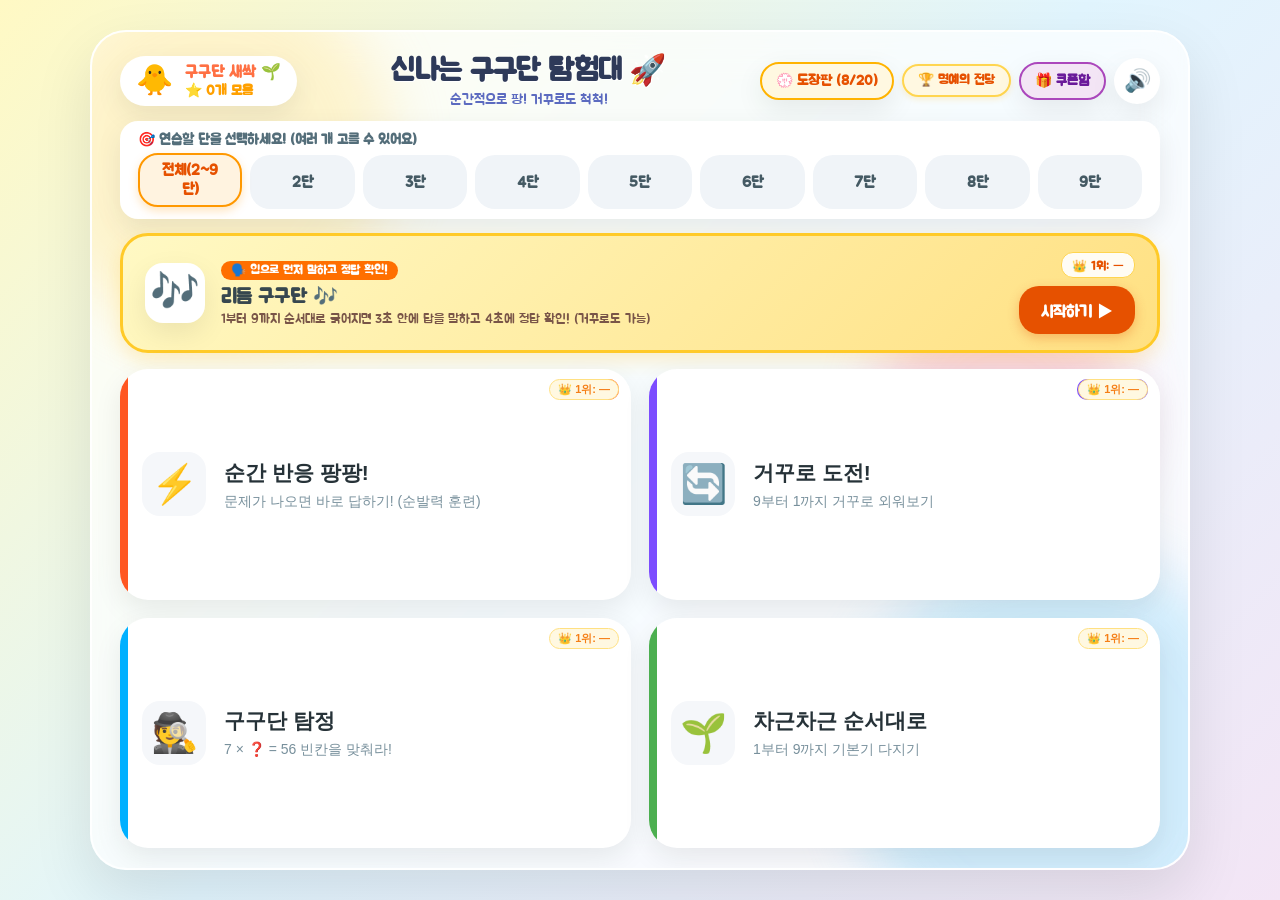
==== commit 89449a60: "fix: 테스트 시간 기록 전체 초기화 및 스탬프 8개 원복 자동 마이그레이션 적용" ====
--- a/gugudan_app.html
+++ b/gugudan_app.html
@@ -2449,6 +2449,11 @@
 
         <!-- Top 5 랭킹 보드 목록 -->
         <div class="ranking-top5-container" id="ranking-top5-container"></div>
+
+        <!-- 하단 시간 기록 초기화 버튼 -->
+        <div style="margin-top: 18px; text-align: center; border-top: 1px dashed #e2e8f0; padding-top: 14px;">
+          <button type="button" class="btn-ghost" style="font-size: 0.88rem; color: #94a3b8; border: 1px solid #cbd5e1; border-radius: 999px; padding: 6px 16px; cursor: pointer; transition: all 0.2s;" onmouseover="this.style.color='#ef4444';this.style.borderColor='#fca5a5'" onmouseout="this.style.color='#94a3b8';this.style.borderColor='#cbd5e1'" onclick="resetAllTimeRecords()">🗑️ 시간 기록 전체 초기화</button>
+        </div>
       </div>
     </div>
 
@@ -2734,12 +2739,41 @@
   const savedStars = localStorage.getItem('gugudan_total_stars');
   if (savedStars) state.stars = parseInt(savedStars, 10) || 0;
 
-  const savedStamps = localStorage.getItem('gugudan_stamps');
-  if (savedStamps) {
-    try {
-      state.stamps = JSON.parse(savedStamps) || [];
-    } catch (e) {
-      state.stamps = [];
+  // [사용자 요청 반영] 테스트 기록 전체 리셋 및 스탬프 8개 원복 1회 자동 마이그레이션
+  const RESET_TEST_FLAG = 'gugudan_reset_records_stamps_v2';
+  if (!localStorage.getItem(RESET_TEST_FLAG)) {
+    localStorage.removeItem('gugudan_time_records');
+    state.records = {};
+
+    state.stamps = [
+      { type: 'gold', title: '100점 만점', date: '구구단 달인' },
+      { type: 'normal', title: '참 잘했어요', date: '2단 완주' },
+      { type: 'normal', title: '아주 훌륭해요', date: '3단 완주' },
+      { type: 'gold', title: '100점 만점', date: '4단 완주' },
+      { type: 'normal', title: '참 잘했어요', date: '5단 완주' },
+      { type: 'normal', title: '우수 훈련', date: '순간 반응' },
+      { type: 'gold', title: '참 잘했어요', date: '거꾸로 도전' },
+      { type: 'normal', title: '아주 훌륭해요', date: '구구단 탐정' }
+    ];
+    localStorage.setItem('gugudan_stamps', JSON.stringify(state.stamps));
+    localStorage.setItem(RESET_TEST_FLAG, 'true');
+  } else {
+    const savedStamps = localStorage.getItem('gugudan_stamps');
+    if (savedStamps) {
+      try {
+        state.stamps = JSON.parse(savedStamps) || [];
+      } catch (e) {
+        state.stamps = [];
+      }
+    }
+
+    const savedRecords = localStorage.getItem('gugudan_time_records');
+    if (savedRecords) {
+      try {
+        state.records = JSON.parse(savedRecords) || {};
+      } catch (e) {
+        state.records = {};
+      }
     }
   }
 
@@ -2759,15 +2793,6 @@
       } catch (e) {
         state.wrongProblems = [];
       }
-    }
-  }
-
-  const savedRecords = localStorage.getItem('gugudan_time_records');
-  if (savedRecords) {
-    try {
-      state.records = JSON.parse(savedRecords) || {};
-    } catch (e) {
-      state.records = {};
     }
   }
 
@@ -4393,7 +4418,17 @@
   top5Container.innerHTML = html;
 }
 
+function resetAllTimeRecords() {
+  if (confirm('모든 단수와 모드의 시간 기록(Top 5)을 전부 초기화할까요?')) {
+    state.records = {};
+    localStorage.removeItem('gugudan_time_records');
+    renderRankingModalContent();
+    updateHomeBestTags();
+    if (typeof updateRhythmRankPanel === 'function') updateRhythmRankPanel();
+    alert('모든 시간 기록이 깨끗하게 초기화되었습니다! ✨');
+  }
+}
+
 </script>
 </body>
 </html>
-
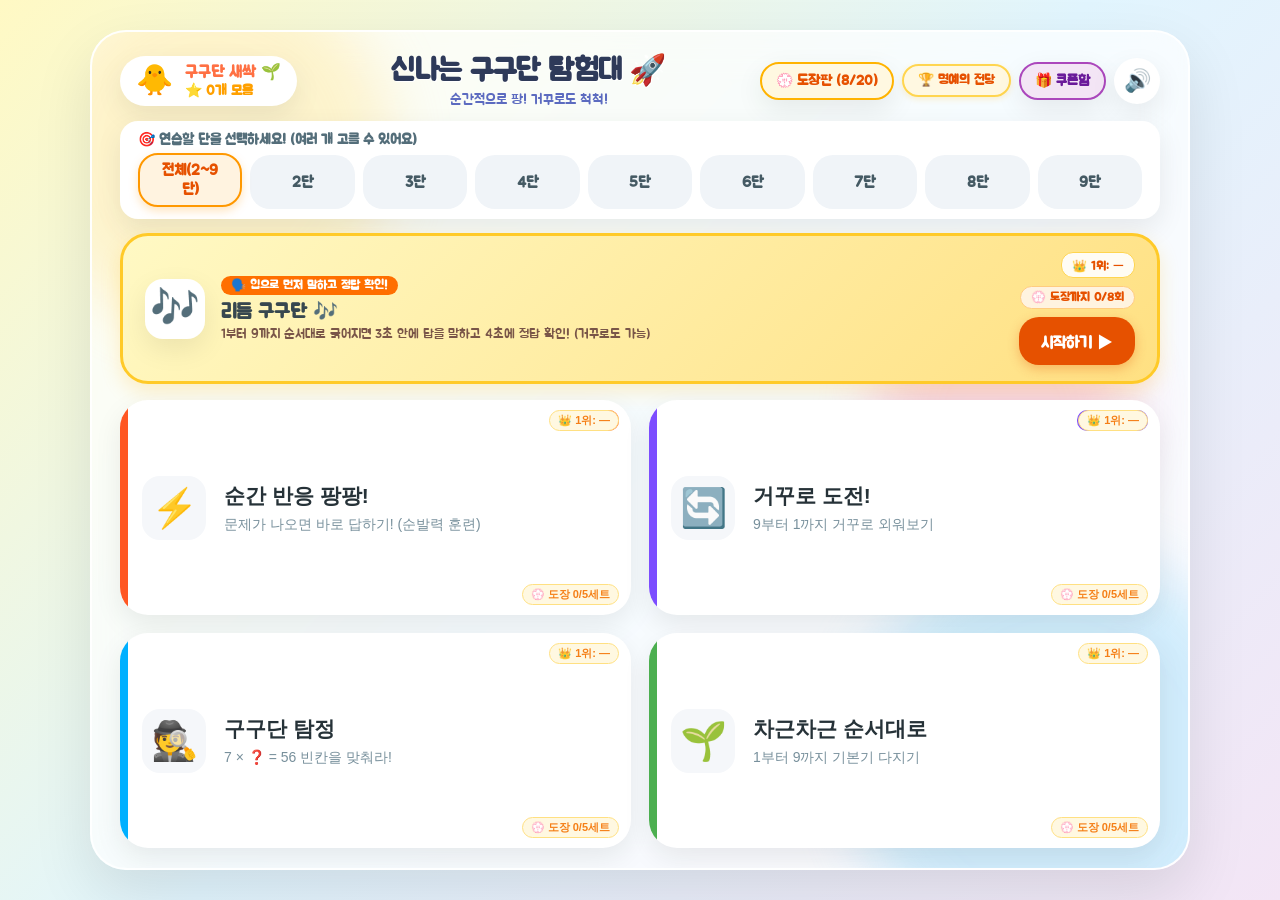
==== commit b6a51657: "feat(stamps): 도장 지급 기준 변경 - 리듬구구단 8회 완주 시 1개, 하단 4개 항목 각 5세트 완주 시 1개 지급 및 실시간 진행 게이지 연동" ====
--- a/gugudan_app.html
+++ b/gugudan_app.html
@@ -1956,6 +1956,119 @@
   opacity: 0.8;
 }
 
+/* ================= 9. 도장 진행 게이지 & 배지 ================= */
+.stamp-progress-pill {
+  position: absolute;
+  bottom: 10px;
+  right: 12px;
+  background: #FFF8E1;
+  border: 1px solid #FFE082;
+  border-radius: 12px;
+  padding: 2px 8px;
+  font-size: 11px;
+  font-weight: 700;
+  color: #F57F17;
+  display: inline-flex;
+  align-items: center;
+  gap: 3px;
+  pointer-events: none;
+}
+.stamp-progress-pill.almost {
+  background: #E8F5E9;
+  border-color: #81C784;
+  color: #2E7D32;
+  font-weight: 900;
+}
+.rhythm-stamp-pill {
+  background: #FFF3E0;
+  border: 1px solid #FFCC80;
+  border-radius: 12px;
+  padding: 3px 10px;
+  font-size: 12px;
+  font-weight: 700;
+  color: #E65100;
+}
+.rhythm-stamp-pill.almost {
+  background: #E8F5E9;
+  border-color: #81C784;
+  color: #2E7D32;
+  font-weight: 900;
+}
+
+/* 퀴즈 결과 화면의 도장 진행 배너 및 미리보기 도장 */
+.stamp-progress-banner {
+  background: #FFF8E1;
+  border: 2px dashed #FFD54F;
+  border-radius: 16px;
+  padding: 10px 16px;
+  margin: 12px 0;
+  font-size: 1rem;
+  font-weight: 700;
+  color: #E65100;
+  text-align: center;
+}
+.stamp-progress-banner.earned {
+  background: #E8F5E9;
+  border-color: #66BB6A;
+  color: #2E7D32;
+  animation: pulseReward 1.2s infinite;
+}
+.stamp-seal.preview-mode {
+  transform: rotate(-10deg) scale(0.92);
+  opacity: 0.85;
+  border-style: dotted;
+  border-color: #78909C;
+  color: #546E7A;
+}
+.stamp-seal.preview-mode .stamp-inner {
+  border-color: #90A4AE;
+}
+
+/* 도장판 모달 내 규칙 박스 & 대시보드 */
+.stamp-rules-box {
+  display: flex;
+  justify-content: center;
+  gap: 12px;
+  background: #FFF8E1;
+  border: 1px solid #FFE082;
+  border-radius: 12px;
+  padding: 8px 12px;
+  margin-bottom: 12px;
+  font-size: 0.86rem;
+  color: #B26A00;
+  flex-wrap: wrap;
+}
+.stamp-progress-dashboard {
+  display: grid;
+  grid-template-columns: repeat(5, 1fr);
+  gap: 8px;
+  margin-bottom: 14px;
+}
+.stamp-prog-item {
+  background: #F8FAFC;
+  border: 1px solid #E2E8F0;
+  border-radius: 12px;
+  padding: 8px 6px;
+  text-align: center;
+}
+.stamp-prog-name {
+  font-size: 0.75rem;
+  font-weight: 700;
+  color: #64748B;
+  display: block;
+  white-space: nowrap;
+}
+.stamp-prog-val {
+  font-size: 0.92rem;
+  font-weight: 900;
+  color: #FF7043;
+  margin-top: 2px;
+  display: block;
+}
+.stamp-prog-val.done {
+  color: #2E7D32;
+}
+
 @media (max-width: 768px) {
   #app {
     padding: 14px;
@@ -2048,6 +2161,7 @@
         </div>
         <div class="rhythm-hero-right">
           <div class="rhythm-best-pill" id="home-best-rhythm">👑 최고: —</div>
+          <div class="rhythm-stamp-pill" id="home-stamp-rhythm">💮 도장까지 0/8회</div>
           <button class="btn-rhythm-start">시작하기 ▶</button>
         </div>
       </div>
@@ -2058,6 +2172,7 @@
         <button class="mode-card card-speed" onclick="startGame('speed')">
           <span class="badge-recommend">강력추천</span>
           <div class="mode-best-pill" id="home-best-speed">👑 1위: —</div>
+          <div class="stamp-progress-pill" id="home-stamp-speed">💮 도장 0/5세트</div>
           <div class="mode-icon">⚡</div>
           <div class="mode-text">
             <h3>순간 반응 팡팡!</h3>
@@ -2069,6 +2184,7 @@
         <button class="mode-card card-reverse" onclick="startGame('reverse')">
           <span class="badge-special">역순마스터</span>
           <div class="mode-best-pill" id="home-best-reverse">👑 1위: —</div>
+          <div class="stamp-progress-pill" id="home-stamp-reverse">💮 도장 0/5세트</div>
           <div class="mode-icon">🔄</div>
           <div class="mode-text">
             <h3>거꾸로 도전!</h3>
@@ -2079,6 +2195,7 @@
         <!-- 모드 3: 구구단 탐정 (빈칸 채우기) -->
         <button class="mode-card card-detective" onclick="startGame('missing')">
           <div class="mode-best-pill" id="home-best-missing">👑 1위: —</div>
+          <div class="stamp-progress-pill" id="home-stamp-missing">💮 도장 0/5세트</div>
           <div class="mode-icon">🕵️</div>
           <div class="mode-text">
             <h3>구구단 탐정</h3>
@@ -2089,6 +2206,7 @@
         <!-- 모드 4: 차근차근 순서대로 -->
         <button class="mode-card card-step" onclick="startGame('order')">
           <div class="mode-best-pill" id="home-best-order">👑 1위: —</div>
+          <div class="stamp-progress-pill" id="home-stamp-order">💮 도장 0/5세트</div>
           <div class="mode-icon">🌱</div>
           <div class="mode-text">
             <h3>차근차근 순서대로</h3>
@@ -2329,6 +2447,9 @@
           👑 <strong>최고 신기록 달성!</strong> 1위 갱신으로 <strong>도장 +1개 보너스</strong> 획득! 💮
         </div>
 
+        <!-- 도장판 달성 진행 상황 배너 -->
+        <div class="stamp-progress-banner" id="res-stamp-progress-banner"></div>
+
         <!-- 퀴즈 결과 화면의 Top 5 랭킹 보드 -->
         <div class="result-top5-card" id="result-top5-card">
           <div class="res-top5-header">
@@ -2359,7 +2480,15 @@
           <h2>💮 내 칭찬 스탬프판</h2>
           <button class="modal-close-btn" onclick="closeStampModal()">✕</button>
         </div>
-        <p class="modal-subtitle">한 판을 마칠 때마다 도장이 쾅! 20개를 모아 부모님 선물을 열어보세요 🎁</p>
+        <p class="modal-subtitle">🎶 리듬구구단 8회 완주 시 도장 1개! ⚡ 하단 4개 항목은 5세트 완료 시 도장 1개! (20개 완성 시 선물 획득 🎁)</p>
+
+        <!-- 도장 지급 기준 안내 및 현재 진행 대시보드 -->
+        <div class="stamp-rules-box">
+          <div class="stamp-rule-item">🎶 <strong>리듬외우기</strong>: 8회 완주 시 1개</div>
+          <div class="stamp-rule-item">⚡ <strong>하단 4대 모드</strong>: 각 5세트 완주 시 1개</div>
+        </div>
+
+        <div class="stamp-progress-dashboard" id="stamp-progress-dashboard"></div>
 
         <div class="stamp-board-grid" id="stamp-board-grid"></div>
 
@@ -2678,6 +2807,13 @@
 const state = {
   stars: 0,
   stamps: [],
+  stampProgress: {
+    rhythm: 0,
+    speed: 0,
+    reverse: 0,
+    missing: 0,
+    order: 0
+  },
   rewardCoupon: '맛있는 아이스크림 먹기 🍦',
   selectedDans: [2, 3, 4, 5, 6, 7, 8, 9],
   wrongProblems: [],
@@ -2796,15 +2932,79 @@
     }
   }
 
+  const savedStampProgress = localStorage.getItem('gugudan_stamp_progress');
+  if (savedStampProgress) {
+    try {
+      state.stampProgress = Object.assign({ rhythm: 0, speed: 0, reverse: 0, missing: 0, order: 0 }, JSON.parse(savedStampProgress));
+    } catch (e) {
+      state.stampProgress = { rhythm: 0, speed: 0, reverse: 0, missing: 0, order: 0 };
+    }
+  } else {
+    state.stampProgress = { rhythm: 0, speed: 0, reverse: 0, missing: 0, order: 0 };
+  }
+
   updateUserBadge();
   updateHeaderStampCount();
   updateWrongReviewBtn();
   updateHomeBestTags();
+  updateStampProgressUI();
+}
+
+function updateStampProgressUI() {
+  const p = state.stampProgress || { rhythm: 0, speed: 0, reverse: 0, missing: 0, order: 0 };
+
+  // 1. 리듬 구구단 (목표 8회 완주)
+  const rhythmEl = document.getElementById('home-stamp-rhythm');
+  if (rhythmEl) {
+    const cur = p.rhythm || 0;
+    rhythmEl.textContent = `💮 도장까지 ${cur}/8회`;
+    if (cur >= 7) rhythmEl.classList.add('almost');
+    else rhythmEl.classList.remove('almost');
+  }
+
+  // 2. 하단 4개 항목 (목표 5세트 완료)
+  const modes = ['speed', 'reverse', 'missing', 'order'];
+  modes.forEach(m => {
+    const el = document.getElementById(`home-stamp-${m}`);
+    if (el) {
+      const cur = p[m] || 0;
+      el.textContent = `💮 도장 ${cur}/5세트`;
+      if (cur >= 4) el.classList.add('almost');
+      else el.classList.remove('almost');
+    }
+  });
+
+  renderStampProgressDashboard();
+}
+
+function renderStampProgressDashboard() {
+  const dash = document.getElementById('stamp-progress-dashboard');
+  if (!dash) return;
+  const p = state.stampProgress || { rhythm: 0, speed: 0, reverse: 0, missing: 0, order: 0 };
+
+  const items = [
+    { name: '🎶 리듬 외우기', cur: p.rhythm || 0, max: 8, unit: '회' },
+    { name: '⚡ 순간 반응', cur: p.speed || 0, max: 5, unit: '세트' },
+    { name: '🔄 거꾸로 도전', cur: p.reverse || 0, max: 5, unit: '세트' },
+    { name: '🕵️ 구구 탐정', cur: p.missing || 0, max: 5, unit: '세트' },
+    { name: '🌱 순서대로', cur: p.order || 0, max: 5, unit: '세트' }
+  ];
+
+  dash.innerHTML = items.map(it => {
+    const isFull = it.cur >= it.max;
+    return `
+      <div class="stamp-prog-item">
+        <span class="stamp-prog-name">${it.name}</span>
+        <span class="stamp-prog-val ${isFull ? 'done' : ''}">${it.cur} / ${it.max}${it.unit}</span>
+      </div>
+    `;
+  }).join('');
 }
 
 function saveUserData() {
   localStorage.setItem('gugudan_total_stars', state.stars);
   localStorage.setItem('gugudan_stamps', JSON.stringify(state.stamps));
+  localStorage.setItem('gugudan_stamp_progress', JSON.stringify(state.stampProgress));
   localStorage.setItem('gugudan_reward_coupon', state.rewardCoupon);
   localStorage.setItem('gugudan_wrong_problems', JSON.stringify(state.wrongProblems));
 }
@@ -3574,7 +3774,35 @@
     stampSub = '열정 칭찬 💪';
   }
 
-  applyStampToResult(stampType, stampTitle, stampSub);
+  // [사용자 요청 반영] 하단 4개 항목: 5세트 완료 시 도장 1개 지급
+  const isTargetMode = ['speed', 'reverse', 'missing', 'order'].includes(g.mode);
+  let isEarnedBoardStamp = false;
+  let bannerProgressMsg = '';
+
+  if (isTargetMode) {
+    state.stampProgress[g.mode] = (state.stampProgress[g.mode] || 0) + 1;
+    const count = state.stampProgress[g.mode];
+    if (count >= 5) {
+      isEarnedBoardStamp = true;
+      state.stampProgress[g.mode] = 0;
+      bannerProgressMsg = `🎉 <strong>5세트 완주 대성공!</strong> 도장판에 도장이 쾅 찍혔어요! 💮 (5/5 완료)`;
+    } else {
+      bannerProgressMsg = `💮 도장판 도장까지: <strong>${count} / 5세트 완료</strong> (앞으로 ${5 - count}세트 더 풀면 도장 쾅!)`;
+    }
+  } else {
+    isEarnedBoardStamp = true;
+    bannerProgressMsg = `🎉 훈련 완료! 도장판에 도장이 쾅 찍혔어요! 💮`;
+  }
+
+  const progBanner = document.getElementById('res-stamp-progress-banner');
+  if (progBanner) {
+    progBanner.innerHTML = bannerProgressMsg;
+    if (isEarnedBoardStamp) progBanner.classList.add('earned');
+    else progBanner.classList.remove('earned');
+  }
+
+  const stampSubText = isEarnedBoardStamp ? '5세트 완주 💮' : `${state.stampProgress[g.mode] || 1}/5세트 달성`;
+  applyStampToResult(stampType, stampTitle, stampSubText, isEarnedBoardStamp);
 
   // 1위 최고 신기록 갱신 시: 특대형 폭죽 + 보너스 도장 +1개 쾅!
   const alertEl = document.getElementById('res-record-alert');
@@ -3590,6 +3818,7 @@
     });
     saveUserData();
     updateHeaderStampCount();
+    updateStampProgressUI();
     confetti.megaBurst();
   } else {
     if (alertEl) alertEl.style.display = 'none';
@@ -3612,7 +3841,7 @@
   }
 }
 
-function applyStampToResult(stampType, stampTitle, stampSub) {
+function applyStampToResult(stampType, stampTitle, stampSub, isEarnedBoardStamp) {
   const stampEl = document.getElementById('result-stamp');
   const stampMain = document.getElementById('stamp-main-text');
   const stampDate = document.getElementById('stamp-date-text');
@@ -3621,26 +3850,41 @@
   if (stampMain) stampMain.textContent = stampTitle;
   if (stampDate) stampDate.textContent = stampSub;
 
-  setTimeout(() => {
-    if (stampEl) stampEl.classList.add('stamped');
-    sounds.playStamp();
+  if (isEarnedBoardStamp) {
+    setTimeout(() => {
+      if (stampEl) {
+        stampEl.classList.remove('preview-mode');
+        stampEl.classList.add('stamped');
+      }
+      sounds.playStamp();
+      sounds.playFanfare();
+      confetti.burst(window.innerWidth / 2, window.innerHeight * 0.4, 65);
+    }, 300);
+
+    state.stamps.push({
+      type: stampType,
+      title: stampTitle,
+      date: new Date().toLocaleDateString('ko-KR')
+    });
+    saveUserData();
+    updateHeaderStampCount();
+    updateStampProgressUI();
+  } else {
+    if (stampEl) {
+      stampEl.classList.remove('stamped');
+      stampEl.classList.add('preview-mode');
+    }
     sounds.playFanfare();
-    confetti.burst(window.innerWidth / 2, window.innerHeight * 0.4, 65);
-  }, 300);
-
-  state.stamps.push({
-    type: stampType,
-    title: stampTitle,
-    date: new Date().toLocaleDateString('ko-KR')
-  });
-  saveUserData();
-  updateHeaderStampCount();
+    saveUserData();
+    updateStampProgressUI();
+  }
 }
 
 // --- 11. 칭찬 스탬프판 모달 시스템 ---
 function openStampModal() {
   sounds.playBeep(620, 0.05);
   renderStampBoard();
+  renderStampProgressDashboard();
   const modal = document.getElementById('stamp-modal');
   if (modal) modal.classList.add('open');
 }
@@ -3768,6 +4012,7 @@
   updateHeaderStampCount();
   updateWrongReviewBtn();
   updateHomeBestTags();
+  updateStampProgressUI();
 }
 
 function confirmExitGame() {
@@ -4167,46 +4412,56 @@
   state.stars += 3;
   let bannerRecordMsg = '';
 
+  // [사용자 요청 반영] 리듬 구구단 최소 8번 완주 시 도장 1개 지급
+  state.stampProgress.rhythm = (state.stampProgress.rhythm || 0) + 1;
+  const rhythmCount = state.stampProgress.rhythm;
+  const isRhythmStampEarned = rhythmCount >= 8;
+
+  let rhythmStampMsg = '';
+  if (isRhythmStampEarned) {
+    state.stampProgress.rhythm = 0;
+    state.stamps.push({
+      type: 'gold',
+      title: '리듬 8회 완주',
+      date: new Date().toLocaleDateString('ko-KR')
+    });
+    rhythmStampMsg = `<br><span style="color:#d84315; font-weight:900;">💮 <strong>축하합니다! 리듬구구단 8회 완주 달성! 도장판에 도장 쾅!</strong> 💮 (8/8 완료)</span>`;
+    sounds.playStamp();
+  } else {
+    rhythmStampMsg = `<br><span style="color:#e65100; font-weight:bold;">💮 도장 획득까지: <strong>${rhythmCount} / 8회 완주</strong> (${8 - rhythmCount}회 남음)</span>`;
+  }
+
   if (recResult.isNewFirst) {
     // 👑 1위 신기록 갱신 시: 특대형 7단계 폭죽 + 보너스 도장 +1개 추가!
     confetti.megaBurst();
     sounds.playFanfare();
 
-    state.stamps.push({
-      type: 'gold',
-      title: `${dan}단 완주`,
-      date: new Date().toLocaleDateString('ko-KR')
-    });
     state.stamps.push({
       type: 'gold',
       title: `👑 ${dan}단 최고기록!`,
       date: `${elapsedSec.toFixed(1)}초 (${dirText})`
     });
 
-    bannerRecordMsg = ` 👑 <strong>최고 신기록 갱신 (${elapsedSec.toFixed(1)}초)! 보너스 도장 +1개 추가 쾅!</strong> 💮💮`;
+    bannerRecordMsg = ` 👑 <strong>최고 신기록 갱신 (${elapsedSec.toFixed(1)}초)! 1위 보너스 도장 +1개 쾅!</strong> 💮`;
   } else {
-    // 일반 완주 4연속 폭죽 + 도장 1개
+    // 일반 완주 4연속 폭죽
     confetti.burst(window.innerWidth / 2, window.innerHeight * 0.45, 75);
     setTimeout(() => confetti.burst(window.innerWidth * 0.25, window.innerHeight * 0.35, 70), 250);
     setTimeout(() => confetti.burst(window.innerWidth * 0.75, window.innerHeight * 0.35, 70), 500);
     setTimeout(() => confetti.burst(window.innerWidth / 2, window.innerHeight * 0.25, 95), 800);
     sounds.playFanfare();
 
-    state.stamps.push({
-      type: 'normal',
-      title: `${dan}단 완주`,
-      date: `${elapsedSec.toFixed(1)}초 (${dirText})`
-    });
     bannerRecordMsg = ` ⏱️ 완주 시간: <strong>${elapsedSec.toFixed(1)}초</strong>`;
   }
 
   saveUserData();
   updateUserBadge();
   updateHeaderStampCount();
+  updateStampProgressUI();
 
   const banner = document.getElementById('rhythm-status-msg');
   if (banner) {
-    banner.innerHTML = `🎉 <strong>[ ${dan}단 (${dirText}) ] 완주 대성공!</strong>${bannerRecordMsg} ⭐ +3 획득!`;
+    banner.innerHTML = `🎉 <strong>[ ${dan}단 (${dirText}) ] 완주 대성공!</strong>${bannerRecordMsg} ⭐ +3 획득!${rhythmStampMsg}`;
   }
 
   const counter = document.getElementById('rhythm-step-counter');
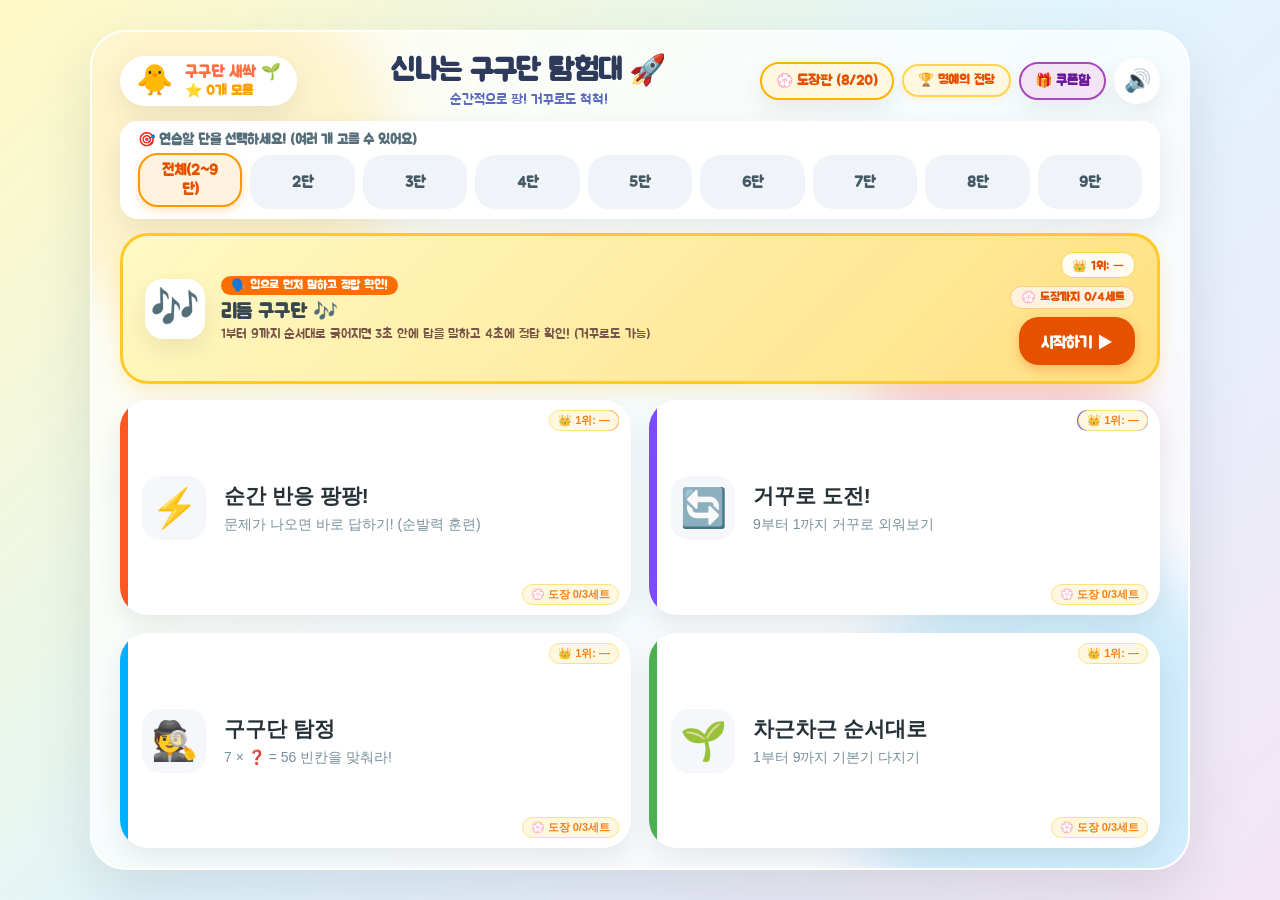
==== commit dda39b5e: "feat(stamps): 도장 지급 기준 최적화 - 리듬구구단 4세트, 하단 4항목 3세트로 변경" ====
--- a/gugudan_app.html
+++ b/gugudan_app.html
@@ -2161,7 +2161,7 @@
         </div>
         <div class="rhythm-hero-right">
           <div class="rhythm-best-pill" id="home-best-rhythm">👑 최고: —</div>
-          <div class="rhythm-stamp-pill" id="home-stamp-rhythm">💮 도장까지 0/8회</div>
+          <div class="rhythm-stamp-pill" id="home-stamp-rhythm">💮 도장까지 0/4세트</div>
           <button class="btn-rhythm-start">시작하기 ▶</button>
         </div>
       </div>
@@ -2172,7 +2172,7 @@
         <button class="mode-card card-speed" onclick="startGame('speed')">
           <span class="badge-recommend">강력추천</span>
           <div class="mode-best-pill" id="home-best-speed">👑 1위: —</div>
-          <div class="stamp-progress-pill" id="home-stamp-speed">💮 도장 0/5세트</div>
+          <div class="stamp-progress-pill" id="home-stamp-speed">💮 도장 0/3세트</div>
           <div class="mode-icon">⚡</div>
           <div class="mode-text">
             <h3>순간 반응 팡팡!</h3>
@@ -2184,7 +2184,7 @@
         <button class="mode-card card-reverse" onclick="startGame('reverse')">
           <span class="badge-special">역순마스터</span>
           <div class="mode-best-pill" id="home-best-reverse">👑 1위: —</div>
-          <div class="stamp-progress-pill" id="home-stamp-reverse">💮 도장 0/5세트</div>
+          <div class="stamp-progress-pill" id="home-stamp-reverse">💮 도장 0/3세트</div>
           <div class="mode-icon">🔄</div>
           <div class="mode-text">
             <h3>거꾸로 도전!</h3>
@@ -2195,7 +2195,7 @@
         <!-- 모드 3: 구구단 탐정 (빈칸 채우기) -->
         <button class="mode-card card-detective" onclick="startGame('missing')">
           <div class="mode-best-pill" id="home-best-missing">👑 1위: —</div>
-          <div class="stamp-progress-pill" id="home-stamp-missing">💮 도장 0/5세트</div>
+          <div class="stamp-progress-pill" id="home-stamp-missing">💮 도장 0/3세트</div>
           <div class="mode-icon">🕵️</div>
           <div class="mode-text">
             <h3>구구단 탐정</h3>
@@ -2206,7 +2206,7 @@
         <!-- 모드 4: 차근차근 순서대로 -->
         <button class="mode-card card-step" onclick="startGame('order')">
           <div class="mode-best-pill" id="home-best-order">👑 1위: —</div>
-          <div class="stamp-progress-pill" id="home-stamp-order">💮 도장 0/5세트</div>
+          <div class="stamp-progress-pill" id="home-stamp-order">💮 도장 0/3세트</div>
           <div class="mode-icon">🌱</div>
           <div class="mode-text">
             <h3>차근차근 순서대로</h3>
@@ -2480,12 +2480,12 @@
           <h2>💮 내 칭찬 스탬프판</h2>
           <button class="modal-close-btn" onclick="closeStampModal()">✕</button>
         </div>
-        <p class="modal-subtitle">🎶 리듬구구단 8회 완주 시 도장 1개! ⚡ 하단 4개 항목은 5세트 완료 시 도장 1개! (20개 완성 시 선물 획득 🎁)</p>
+        <p class="modal-subtitle">🎶 리듬구구단 4세트 완주 시 도장 1개! ⚡ 하단 4개 항목은 3세트 완료 시 도장 1개! (20개 완성 시 선물 획득 🎁)</p>
 
         <!-- 도장 지급 기준 안내 및 현재 진행 대시보드 -->
         <div class="stamp-rules-box">
-          <div class="stamp-rule-item">🎶 <strong>리듬외우기</strong>: 8회 완주 시 1개</div>
-          <div class="stamp-rule-item">⚡ <strong>하단 4대 모드</strong>: 각 5세트 완주 시 1개</div>
+          <div class="stamp-rule-item">🎶 <strong>리듬외우기</strong>: 4세트 완주 시 1개</div>
+          <div class="stamp-rule-item">⚡ <strong>하단 4대 모드</strong>: 각 3세트 완주 시 1개</div>
         </div>
 
         <div class="stamp-progress-dashboard" id="stamp-progress-dashboard"></div>
@@ -2953,23 +2953,23 @@
 function updateStampProgressUI() {
   const p = state.stampProgress || { rhythm: 0, speed: 0, reverse: 0, missing: 0, order: 0 };
 
-  // 1. 리듬 구구단 (목표 8회 완주)
+  // 1. 리듬 구구단 (목표 4세트 완주)
   const rhythmEl = document.getElementById('home-stamp-rhythm');
   if (rhythmEl) {
     const cur = p.rhythm || 0;
-    rhythmEl.textContent = `💮 도장까지 ${cur}/8회`;
-    if (cur >= 7) rhythmEl.classList.add('almost');
+    rhythmEl.textContent = `💮 도장까지 ${cur}/4세트`;
+    if (cur >= 3) rhythmEl.classList.add('almost');
     else rhythmEl.classList.remove('almost');
   }
 
-  // 2. 하단 4개 항목 (목표 5세트 완료)
+  // 2. 하단 4개 항목 (목표 3세트 완료)
   const modes = ['speed', 'reverse', 'missing', 'order'];
   modes.forEach(m => {
     const el = document.getElementById(`home-stamp-${m}`);
     if (el) {
       const cur = p[m] || 0;
-      el.textContent = `💮 도장 ${cur}/5세트`;
-      if (cur >= 4) el.classList.add('almost');
+      el.textContent = `💮 도장 ${cur}/3세트`;
+      if (cur >= 2) el.classList.add('almost');
       else el.classList.remove('almost');
     }
   });
@@ -2983,11 +2983,11 @@
   const p = state.stampProgress || { rhythm: 0, speed: 0, reverse: 0, missing: 0, order: 0 };
 
   const items = [
-    { name: '🎶 리듬 외우기', cur: p.rhythm || 0, max: 8, unit: '회' },
-    { name: '⚡ 순간 반응', cur: p.speed || 0, max: 5, unit: '세트' },
-    { name: '🔄 거꾸로 도전', cur: p.reverse || 0, max: 5, unit: '세트' },
-    { name: '🕵️ 구구 탐정', cur: p.missing || 0, max: 5, unit: '세트' },
-    { name: '🌱 순서대로', cur: p.order || 0, max: 5, unit: '세트' }
+    { name: '🎶 리듬 외우기', cur: p.rhythm || 0, max: 4, unit: '세트' },
+    { name: '⚡ 순간 반응', cur: p.speed || 0, max: 3, unit: '세트' },
+    { name: '🔄 거꾸로 도전', cur: p.reverse || 0, max: 3, unit: '세트' },
+    { name: '🕵️ 구구 탐정', cur: p.missing || 0, max: 3, unit: '세트' },
+    { name: '🌱 순서대로', cur: p.order || 0, max: 3, unit: '세트' }
   ];
 
   dash.innerHTML = items.map(it => {
@@ -3774,7 +3774,7 @@
     stampSub = '열정 칭찬 💪';
   }
 
-  // [사용자 요청 반영] 하단 4개 항목: 5세트 완료 시 도장 1개 지급
+  // [사용자 요청 반영] 하단 4개 항목: 3세트 완료 시 도장 1개 지급
   const isTargetMode = ['speed', 'reverse', 'missing', 'order'].includes(g.mode);
   let isEarnedBoardStamp = false;
   let bannerProgressMsg = '';
@@ -3782,12 +3782,12 @@
   if (isTargetMode) {
     state.stampProgress[g.mode] = (state.stampProgress[g.mode] || 0) + 1;
     const count = state.stampProgress[g.mode];
-    if (count >= 5) {
+    if (count >= 3) {
       isEarnedBoardStamp = true;
       state.stampProgress[g.mode] = 0;
-      bannerProgressMsg = `🎉 <strong>5세트 완주 대성공!</strong> 도장판에 도장이 쾅 찍혔어요! 💮 (5/5 완료)`;
+      bannerProgressMsg = `🎉 <strong>3세트 완주 대성공!</strong> 도장판에 도장이 쾅 찍혔어요! 💮 (3/3 완료)`;
     } else {
-      bannerProgressMsg = `💮 도장판 도장까지: <strong>${count} / 5세트 완료</strong> (앞으로 ${5 - count}세트 더 풀면 도장 쾅!)`;
+      bannerProgressMsg = `💮 도장판 도장까지: <strong>${count} / 3세트 완료</strong> (앞으로 ${3 - count}세트 더 풀면 도장 쾅!)`;
     }
   } else {
     isEarnedBoardStamp = true;
@@ -3801,7 +3801,7 @@
     else progBanner.classList.remove('earned');
   }
 
-  const stampSubText = isEarnedBoardStamp ? '5세트 완주 💮' : `${state.stampProgress[g.mode] || 1}/5세트 달성`;
+  const stampSubText = isEarnedBoardStamp ? '3세트 완주 💮' : `${state.stampProgress[g.mode] || 1}/3세트 달성`;
   applyStampToResult(stampType, stampTitle, stampSubText, isEarnedBoardStamp);
 
   // 1위 최고 신기록 갱신 시: 특대형 폭죽 + 보너스 도장 +1개 쾅!
@@ -4412,23 +4412,23 @@
   state.stars += 3;
   let bannerRecordMsg = '';
 
-  // [사용자 요청 반영] 리듬 구구단 최소 8번 완주 시 도장 1개 지급
+  // [사용자 요청 반영] 리듬 구구단 4세트 완주 시 도장 1개 지급
   state.stampProgress.rhythm = (state.stampProgress.rhythm || 0) + 1;
   const rhythmCount = state.stampProgress.rhythm;
-  const isRhythmStampEarned = rhythmCount >= 8;
+  const isRhythmStampEarned = rhythmCount >= 4;
 
   let rhythmStampMsg = '';
   if (isRhythmStampEarned) {
     state.stampProgress.rhythm = 0;
     state.stamps.push({
       type: 'gold',
-      title: '리듬 8회 완주',
+      title: '리듬 4세트 완주',
       date: new Date().toLocaleDateString('ko-KR')
     });
-    rhythmStampMsg = `<br><span style="color:#d84315; font-weight:900;">💮 <strong>축하합니다! 리듬구구단 8회 완주 달성! 도장판에 도장 쾅!</strong> 💮 (8/8 완료)</span>`;
+    rhythmStampMsg = `<br><span style="color:#d84315; font-weight:900;">💮 <strong>축하합니다! 리듬구구단 4세트 완주 달성! 도장판에 도장 쾅!</strong> 💮 (4/4 완료)</span>`;
     sounds.playStamp();
   } else {
-    rhythmStampMsg = `<br><span style="color:#e65100; font-weight:bold;">💮 도장 획득까지: <strong>${rhythmCount} / 8회 완주</strong> (${8 - rhythmCount}회 남음)</span>`;
+    rhythmStampMsg = `<br><span style="color:#e65100; font-weight:bold;">💮 도장 획득까지: <strong>${rhythmCount} / 4세트 완주</strong> (${4 - rhythmCount}세트 남음)</span>`;
   }
 
   if (recResult.isNewFirst) {
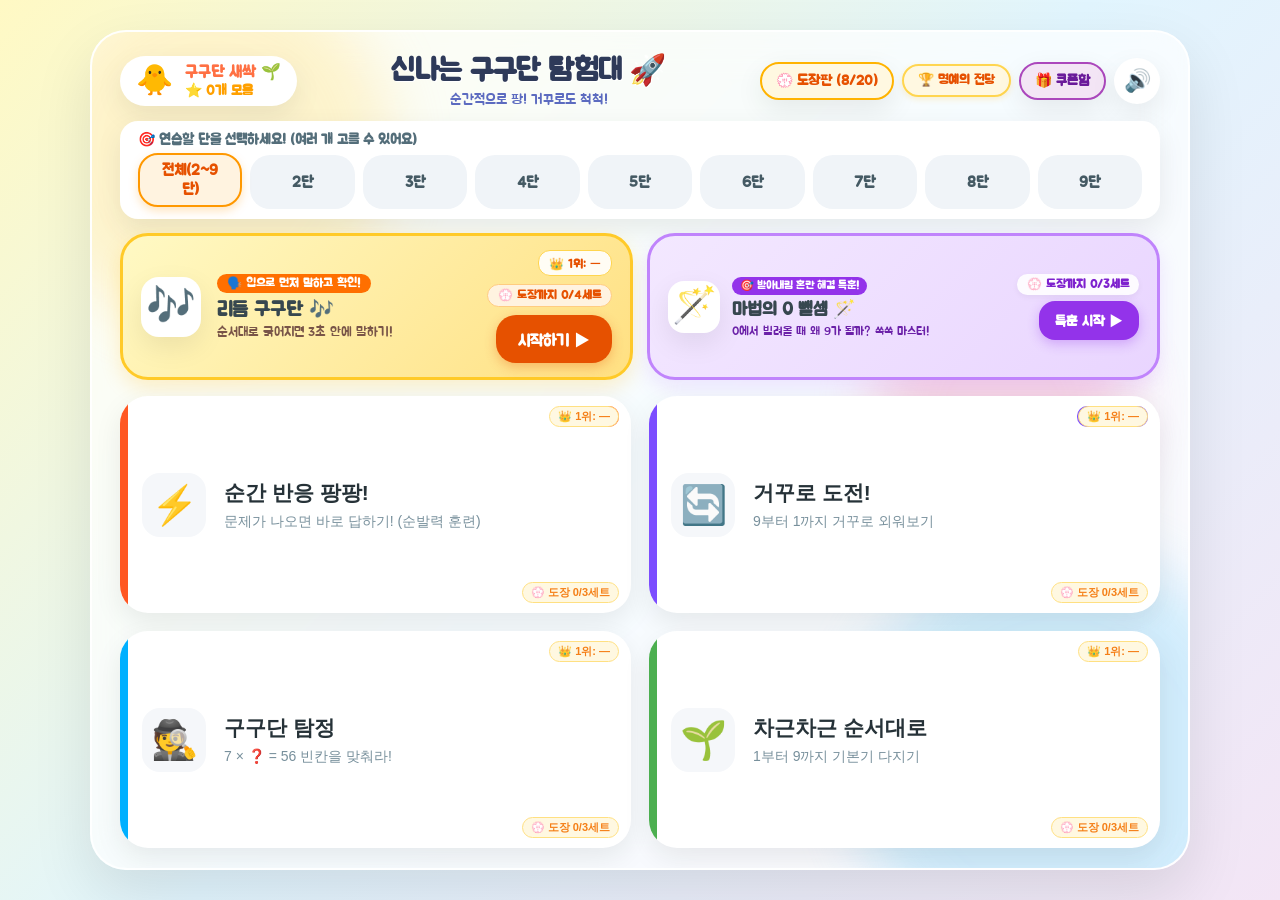
==== commit ace77e47: "feat: Add magic zero subtraction training mode (받아내림 특훈) to Gugudan app" ====
--- a/gugudan_app.html
+++ b/gugudan_app.html
@@ -262,16 +262,23 @@
   transform: translateY(-2px);
 }
 
+/* 특별 모드 2열 배너 그리드 */
+.special-hero-grid {
+  display: grid;
+  grid-template-columns: 1fr 1fr;
+  gap: 14px;
+  margin-bottom: 16px;
+}
+
 /* 리듬 외우기 모드 메인 배너 */
 .rhythm-hero-card {
   background: linear-gradient(135deg, #FFF9C4 0%, #FFE082 100%);
   border: 3px solid #FFCA28;
   border-radius: var(--radius-lg);
-  padding: 16px 22px;
+  padding: 14px 18px;
   display: flex;
   justify-content: space-between;
   align-items: center;
-  margin-bottom: 16px;
   cursor: pointer;
   box-shadow: 0 8px 20px rgba(255, 179, 0, 0.2);
   transition: transform 0.12s, box-shadow 0.12s;
@@ -282,6 +289,101 @@
 }
 .rhythm-hero-card:active {
   transform: scale(0.99);
+}
+
+/* 마법의 0 뺄셈 특훈 메인 배너 */
+.subtraction-hero-card {
+  background: linear-gradient(135deg, #F3E8FF 0%, #E9D5FF 100%);
+  border: 3px solid #C084FC;
+  border-radius: var(--radius-lg);
+  padding: 14px 18px;
+  display: flex;
+  justify-content: space-between;
+  align-items: center;
+  cursor: pointer;
+  box-shadow: 0 8px 20px rgba(192, 132, 252, 0.2);
+  transition: transform 0.12s, box-shadow 0.12s;
+}
+.subtraction-hero-card:hover {
+  transform: translateY(-2px);
+  box-shadow: 0 12px 28px rgba(192, 132, 252, 0.3);
+}
+.subtraction-hero-card:active {
+  transform: scale(0.99);
+}
+
+.subtraction-hero-left {
+  display: flex;
+  align-items: center;
+  gap: 12px;
+}
+
+.subtraction-icon {
+  font-size: 36px;
+  width: 52px;
+  height: 52px;
+  background: white;
+  border-radius: 16px;
+  display: flex;
+  justify-content: center;
+  align-items: center;
+  box-shadow: var(--shadow-soft);
+  flex-shrink: 0;
+}
+
+.subtraction-badge {
+  display: inline-block;
+  background: #9333EA;
+  color: white;
+  font-size: 11px;
+  font-weight: bold;
+  padding: 2px 8px;
+  border-radius: 10px;
+  margin-bottom: 3px;
+}
+
+.subtraction-info h2 {
+  font-size: 18px;
+  color: #37474F;
+  margin-bottom: 2px;
+}
+
+.subtraction-info p {
+  font-size: 12px;
+  color: #6B21A8;
+}
+
+.subtraction-hero-right {
+  display: flex;
+  flex-direction: column;
+  align-items: flex-end;
+  gap: 6px;
+  flex-shrink: 0;
+}
+
+.subtraction-stamp-pill {
+  background: rgba(255, 255, 255, 0.9);
+  color: #7E22CE;
+  font-size: 12px;
+  font-weight: bold;
+  padding: 3px 10px;
+  border-radius: 12px;
+  box-shadow: 0 2px 6px rgba(0, 0, 0, 0.05);
+}
+
+.btn-subtraction-start {
+  background: #9333EA;
+  color: white;
+  border: none;
+  font-size: 14px;
+  font-family: inherit;
+  font-weight: bold;
+  padding: 9px 16px;
+  border-radius: 16px;
+  cursor: pointer;
+  box-shadow: 0 4px 12px rgba(147, 51, 234, 0.3);
+  animation: pulse 1.6s infinite;
+  white-space: nowrap;
 }
 
 .rhythm-hero-left {
@@ -2040,7 +2142,7 @@
 }
 .stamp-progress-dashboard {
   display: grid;
-  grid-template-columns: repeat(5, 1fr);
+  grid-template-columns: repeat(auto-fit, minmax(85px, 1fr));
   gap: 8px;
   margin-bottom: 14px;
 }
@@ -2069,12 +2171,421 @@
   color: #2E7D32;
 }
 
+/* ================= 3-1. 마법의 0 뺄셈 특훈 전용 스타일 ================= */
+#screen-subtraction {
+  display: none;
+  flex-direction: column;
+  flex: 1;
+  height: 100%;
+}
+#screen-subtraction.active {
+  display: flex;
+}
+
+.sub-top-bar {
+  display: flex;
+  justify-content: space-between;
+  align-items: center;
+  gap: 12px;
+  margin-bottom: 12px;
+  flex-wrap: wrap;
+}
+
+.sub-level-tabs {
+  display: flex;
+  gap: 6px;
+  background: rgba(255, 255, 255, 0.85);
+  padding: 4px;
+  border-radius: 999px;
+  box-shadow: 0 2px 8px rgba(0,0,0,0.06);
+}
+
+.sub-tab-btn {
+  border: none;
+  background: transparent;
+  padding: 8px 14px;
+  font-family: inherit;
+  font-size: 0.92rem;
+  font-weight: bold;
+  color: #64748b;
+  border-radius: 999px;
+  cursor: pointer;
+  transition: all 0.15s ease;
+}
+
+.sub-tab-btn.active {
+  background: #9333ea;
+  color: white;
+  box-shadow: 0 3px 10px rgba(147, 51, 234, 0.35);
+}
+
+.sub-stats {
+  display: flex;
+  align-items: center;
+}
+
+.sub-counter {
+  font-size: 1.05rem;
+  font-weight: bold;
+  background: white;
+  padding: 6px 14px;
+  border-radius: 999px;
+  color: #7e22ce;
+  box-shadow: 0 2px 8px rgba(0,0,0,0.06);
+}
+
+.sub-body-wrap {
+  display: grid;
+  grid-template-columns: 1.35fr 1fr;
+  gap: 18px;
+  flex: 1;
+  min-height: 0;
+  align-items: stretch;
+}
+
+.sub-board-card {
+  background: white;
+  border-radius: 24px;
+  padding: 16px 20px;
+  display: flex;
+  flex-direction: column;
+  box-shadow: 0 10px 25px rgba(0,0,0,0.06);
+  border: 3px solid #f3e8ff;
+  position: relative;
+  overflow-y: auto;
+}
+
+.sub-board-header {
+  display: flex;
+  justify-content: space-between;
+  align-items: center;
+  margin-bottom: 8px;
+}
+
+.sub-level-badge {
+  font-size: 0.92rem;
+  font-weight: bold;
+  color: #7e22ce;
+  background: #f5f3ff;
+  padding: 4px 12px;
+  border-radius: 8px;
+  border: 1px solid #ddd6fe;
+}
+
+.btn-magic-hint-toggle {
+  background: #fef08a;
+  border: 2px solid #facc15;
+  color: #854d0e;
+  font-family: inherit;
+  font-weight: bold;
+  font-size: 0.92rem;
+  padding: 5px 12px;
+  border-radius: 999px;
+  cursor: pointer;
+  box-shadow: 0 2px 6px rgba(250, 204, 21, 0.3);
+  transition: transform 0.1s;
+}
+.btn-magic-hint-toggle:active {
+  transform: scale(0.96);
+}
+
+/* 세로 계산식 칠판 판 */
+.vertical-calc-wrap {
+  display: flex;
+  flex-direction: column;
+  align-items: center;
+  justify-content: center;
+  margin: 6px 0 10px;
+  background: #faf5ff;
+  border-radius: 18px;
+  border: 2px dashed #d8b4fe;
+  padding: 12px 20px;
+}
+
+.place-labels,
+.borrow-row,
+.math-row {
+  display: flex;
+  align-items: center;
+  justify-content: flex-end;
+  width: 270px;
+}
+
+.place-labels {
+  color: #a855f7;
+  font-size: 0.85rem;
+  font-weight: bold;
+  margin-bottom: 2px;
+}
+
+.col-cell {
+  width: 60px;
+  text-align: center;
+  position: relative;
+}
+
+.op-space, .op-sign {
+  width: 50px;
+  font-size: 2.2rem;
+  font-weight: 900;
+  color: #ef4444;
+  text-align: center;
+}
+
+/* 받아내림 변신 뱃지 */
+.borrow-row {
+  height: 44px;
+  margin-bottom: 2px;
+}
+
+.borrow-badge {
+  display: inline-block;
+  background: #3b82f6;
+  color: white;
+  font-size: 1.05rem;
+  font-weight: 900;
+  padding: 2px 7px;
+  border-radius: 999px;
+  box-shadow: 0 2px 6px rgba(59, 130, 246, 0.4);
+  animation: popBadge 0.25s cubic-bezier(0.175, 0.885, 0.32, 1.275);
+}
+
+.borrow-badge.zero-to-nine {
+  background: #ef4444 !important;
+  animation: pulseBadge 1s infinite alternate;
+}
+
+.borrow-badge.intermediate-10 {
+  background: #94a3b8 !important;
+  font-size: 0.76rem;
+  text-decoration: line-through;
+  margin-right: 2px;
+  opacity: 0.85;
+}
+
+@keyframes popBadge {
+  0% { transform: scale(0); opacity: 0; }
+  100% { transform: scale(1); opacity: 1; }
+}
+
+@keyframes pulseBadge {
+  0% { transform: scale(1); }
+  100% { transform: scale(1.12); box-shadow: 0 4px 12px rgba(239, 68, 68, 0.5); }
+}
+
+/* 숫자 박스 & 빗금 */
+.digit-box {
+  width: 60px;
+  height: 56px;
+  display: flex;
+  align-items: center;
+  justify-content: center;
+  font-size: 2.6rem;
+  font-weight: 900;
+  color: #1e293b;
+  position: relative;
+}
+
+.digit-box.slashed::after {
+  content: '';
+  position: absolute;
+  width: 80%;
+  height: 4px;
+  background: #ef4444;
+  transform: rotate(-45deg);
+  border-radius: 2px;
+  animation: slashDraw 0.2s ease-out forwards;
+}
+
+@keyframes slashDraw {
+  0% { width: 0%; opacity: 0; }
+  100% { width: 80%; opacity: 1; }
+}
+
+/* 가로 구분선 */
+.math-line {
+  width: 280px;
+  height: 4px;
+  background: #334155;
+  border-radius: 2px;
+  margin: 4px 0 8px;
+}
+
+/* 정답 입력 칸 */
+.answer-row .digit-box.answer-box {
+  background: white;
+  border: 3px solid #c084fc;
+  border-radius: 12px;
+  color: #7e22ce;
+  font-size: 2.2rem;
+  height: 54px;
+  box-shadow: inset 0 2px 4px rgba(0,0,0,0.06);
+  transition: all 0.15s ease;
+}
+
+.answer-row .digit-box.answer-box.active-focus {
+  border-color: #f59e0b;
+  box-shadow: 0 0 0 3px rgba(245, 158, 11, 0.3);
+}
+
+.answer-row .digit-box.answer-box.filled {
+  background: #faf5ff;
+  font-weight: 900;
+}
+
+/* 마법 말풍선 */
+.magic-expl-bubble {
+  background: #fdf4ff;
+  border: 2px solid #e879f9;
+  border-radius: 16px;
+  padding: 10px 14px;
+  display: flex;
+  gap: 10px;
+  align-items: flex-start;
+  margin-top: 4px;
+}
+
+.bubble-avatar {
+  font-size: 2rem;
+  line-height: 1;
+}
+
+.bubble-content {
+  font-size: 0.9rem;
+  color: #701a75;
+  line-height: 1.45;
+}
+
+.bubble-content strong {
+  color: #c026d3;
+}
+
+/* 피드백 */
+.sub-feedback {
+  text-align: center;
+  font-size: 1.15rem;
+  font-weight: 900;
+  min-height: 28px;
+  margin-top: 6px;
+}
+.sub-feedback.correct {
+  color: #16a34a;
+}
+.sub-feedback.wrong {
+  color: #dc2626;
+  animation: shake 0.4s;
+}
+
+/* 오른쪽 키패드 패널 */
+.sub-keypad-panel {
+  display: flex;
+  flex-direction: column;
+  justify-content: space-between;
+  gap: 10px;
+}
+
+.sub-input-display {
+  background: white;
+  border: 3px solid #cbd5e1;
+  border-radius: 16px;
+  padding: 10px 16px;
+  display: flex;
+  align-items: center;
+  justify-content: space-between;
+  box-shadow: 0 4px 10px rgba(0,0,0,0.04);
+}
+
+.sub-input-label {
+  font-size: 1.05rem;
+  font-weight: bold;
+  color: #64748b;
+}
+
+.sub-input-val {
+  font-size: 2rem;
+  font-weight: 900;
+  color: #7e22ce;
+  letter-spacing: 4px;
+  min-width: 70px;
+  text-align: right;
+}
+
+.sub-input-cursor {
+  font-size: 1.8rem;
+  color: #a855f7;
+  animation: blink 1s infinite;
+}
+
+.sub-keypad {
+  display: grid;
+  grid-template-columns: repeat(3, 1fr);
+  gap: 8px;
+  flex: 1;
+}
+
+.sub-keypad .key-btn {
+  background: white;
+  border: 2px solid #e2e8f0;
+  border-radius: 14px;
+  font-size: 1.8rem;
+  font-family: inherit;
+  font-weight: 900;
+  color: #334155;
+  cursor: pointer;
+  box-shadow: 0 4px 10px rgba(0,0,0,0.06);
+  transition: all 0.1s ease;
+  min-height: 52px;
+}
+.sub-keypad .key-btn:active {
+  transform: translateY(2px);
+  box-shadow: 0 2px 4px rgba(0,0,0,0.06);
+}
+
+.sub-keypad .key-clear {
+  background: #fee2e2;
+  border-color: #fca5a5;
+  color: #dc2626;
+  font-size: 1.15rem;
+}
+
+.sub-keypad .key-enter {
+  background: #9333ea;
+  border-color: #7e22ce;
+  color: white;
+  font-size: 1.2rem;
+  box-shadow: 0 4px 12px rgba(147, 51, 234, 0.35);
+}
+.sub-keypad .key-enter:active {
+  background: #7e22ce;
+}
+
+.sub-tip-card {
+  background: #fefce8;
+  border: 1.5px solid #fef08a;
+  border-radius: 12px;
+  padding: 8px 12px;
+}
+.sub-tip-title {
+  font-size: 0.84rem;
+  font-weight: bold;
+  color: #a16207;
+  margin-bottom: 2px;
+}
+.sub-tip-text {
+  font-size: 0.8rem;
+  color: #713f12;
+  line-height: 1.35;
+}
+
 @media (max-width: 768px) {
   #app {
     padding: 14px;
     height: 100vh;
     border-radius: 0;
   }
+  .special-hero-grid {
+    grid-template-columns: 1fr;
+  }
   .game-landscape-body {
     flex-direction: column;
   }
@@ -2085,6 +2596,27 @@
   .rhythm-rank-panel {
     width: 100%;
     max-width: 380px;
+  }
+  .sub-body-wrap {
+    grid-template-columns: 1fr;
+    overflow-y: auto;
+  }
+  .sub-board-card {
+    padding: 12px;
+  }
+  .digit-box {
+    width: 46px;
+    height: 46px;
+    font-size: 2rem;
+  }
+  .place-labels, .borrow-row, .math-row {
+    width: 220px;
+  }
+  .col-cell {
+    width: 46px;
+  }
+  .math-line {
+    width: 230px;
   }
   .mode-grid {
     grid-template-columns: 1fr;
@@ -2149,20 +2681,39 @@
         </div>
       </div>
 
-      <!-- 리듬 외우기 모드 배너 (신규 기능) -->
-      <div class="rhythm-hero-card" onclick="openRhythmScreen(2)">
-        <div class="rhythm-hero-left">
-          <div class="rhythm-icon">🎶</div>
-          <div class="rhythm-info">
-            <div class="rhythm-badge">🗣️ 입으로 먼저 말하고 정답 확인!</div>
-            <h2>리듬 구구단 🎶</h2>
-            <p>1부터 9까지 순서대로 굵어지면 3초 안에 답을 말하고 4초에 정답 확인! (거꾸로도 가능)</p>
+      <!-- 특별 특훈 모드 그리드 (리듬 구구단 & 마법의 0 뺄셈) -->
+      <div class="special-hero-grid">
+        <!-- 1. 리듬 구구단 배너 -->
+        <div class="rhythm-hero-card" onclick="openRhythmScreen(2)">
+          <div class="rhythm-hero-left">
+            <div class="rhythm-icon">🎶</div>
+            <div class="rhythm-info">
+              <div class="rhythm-badge">🗣️ 입으로 먼저 말하고 확인!</div>
+              <h2>리듬 구구단 🎶</h2>
+              <p>순서대로 굵어지면 3초 안에 말하기!</p>
+            </div>
+          </div>
+          <div class="rhythm-hero-right">
+            <div class="rhythm-best-pill" id="home-best-rhythm">👑 최고: —</div>
+            <div class="rhythm-stamp-pill" id="home-stamp-rhythm">💮 도장까지 0/4세트</div>
+            <button class="btn-rhythm-start">시작하기 ▶</button>
           </div>
         </div>
-        <div class="rhythm-hero-right">
-          <div class="rhythm-best-pill" id="home-best-rhythm">👑 최고: —</div>
-          <div class="rhythm-stamp-pill" id="home-stamp-rhythm">💮 도장까지 0/4세트</div>
-          <button class="btn-rhythm-start">시작하기 ▶</button>
+
+        <!-- 2. 마법의 0 뺄셈 특훈 배너 -->
+        <div class="subtraction-hero-card" onclick="openSubtractionScreen(2)">
+          <div class="subtraction-hero-left">
+            <div class="subtraction-icon">🪄</div>
+            <div class="subtraction-info">
+              <div class="subtraction-badge">🎯 받아내림 혼란 해결 특훈!</div>
+              <h2>마법의 0 뺄셈 🪄</h2>
+              <p>0에서 빌려올 때 왜 9가 될까? 쏙쏙 마스터!</p>
+            </div>
+          </div>
+          <div class="subtraction-hero-right">
+            <div class="subtraction-stamp-pill" id="home-stamp-subtraction">💮 도장까지 0/3세트</div>
+            <button class="btn-subtraction-start">특훈 시작 ▶</button>
+          </div>
         </div>
       </div>
 
@@ -2408,6 +2959,111 @@
       </div>
     </section>
 
+    <!-- ================= 3-1. 마법의 0 뺄셈 특훈 전용 화면 ================= -->
+    <section id="screen-subtraction" class="screen">
+      <!-- 상단 바 -->
+      <div class="sub-top-bar">
+        <button class="btn-icon" onclick="exitSubtractionToHome()" title="처음으로 나가기">🏠 처음으로</button>
+
+        <!-- 난이도 단계 탭 -->
+        <div class="sub-level-tabs" id="sub-level-tabs">
+          <button class="sub-tab-btn" data-level="1" onclick="selectSubLevel(1)">1단계: 100의 마법</button>
+          <button class="sub-tab-btn active" data-level="2" onclick="selectSubLevel(2)">2단계: 가운데 0 변신 ⭐</button>
+          <button class="sub-tab-btn" data-level="3" onclick="selectSubLevel(3)">3단계: 연속 0 끝판왕</button>
+          <button class="sub-tab-btn" data-level="4" onclick="selectSubLevel(4)">4단계: 실전 10문제</button>
+        </div>
+
+        <!-- 문제 진행 카운터 -->
+        <div class="sub-stats">
+          <span class="sub-counter" id="sub-q-counter">1 / 10</span>
+        </div>
+      </div>
+
+      <!-- 본문 영역: 왼쪽 세로셈 칠판 + 오른쪽 터치 키패드 -->
+      <div class="sub-body-wrap">
+        <!-- 왼쪽 세로셈 보드 -->
+        <div class="sub-board-card">
+          <div class="sub-board-header">
+            <span class="sub-level-badge" id="sub-level-badge">2단계: 가운데 0 변신 ⭐ (핵심 특훈)</span>
+            <button class="btn-magic-hint-toggle" id="btn-magic-hint" onclick="toggleMagicHint()">
+              🪄 마법 힌트: <span id="hint-status-text">켜짐 💡</span>
+            </button>
+          </div>
+
+          <!-- 세로 계산식 판 -->
+          <div class="vertical-calc-wrap" id="vertical-calc-wrap">
+            <!-- 자릿수 라벨 -->
+            <div class="place-labels" id="sub-place-labels">
+              <span class="col-cell col-th" id="lbl-th" style="display:none;">천</span>
+              <span class="col-cell col-h" id="lbl-h">백</span>
+              <span class="col-cell col-t" id="lbl-t">십</span>
+              <span class="col-cell col-o" id="lbl-o">일</span>
+            </div>
+
+            <!-- 받아내림 변신 뱃지 줄 -->
+            <div class="borrow-row" id="sub-borrow-row"></div>
+
+            <!-- 위쪽 수 (받아내림 빗금 적용) -->
+            <div class="math-row num-top-row" id="sub-top-row"></div>
+
+            <!-- 아래쪽 수 (연산자 포함) -->
+            <div class="math-row num-bottom-row" id="sub-bottom-row"></div>
+
+            <!-- 가로선 -->
+            <div class="math-line"></div>
+
+            <!-- 정답 입력 슬롯 줄 -->
+            <div class="math-row answer-row" id="sub-answer-row"></div>
+          </div>
+
+          <!-- 삐약이의 원리 쏙쏙 마법 설명 말풍선 -->
+          <div class="magic-expl-bubble" id="magic-expl-bubble">
+            <div class="bubble-avatar">🐥</div>
+            <div class="bubble-content" id="bubble-content-text">
+              <strong>삐약이의 마법 비법:</strong><br>
+              일의 자리에서 뺄 수 없을 때 옆집이 <strong>0</strong>이면, 백의 자리에서 10을 빌려와서 <strong>10</strong>이 된 뒤, 일의 자리에 1을 주니까 꼭 <strong>9</strong>가 돼요! ✨
+            </div>
+          </div>
+
+          <!-- 정답 / 오답 피드백 -->
+          <div class="sub-feedback" id="sub-feedback"></div>
+        </div>
+
+        <!-- 오른쪽 터치 키패드 패널 -->
+        <div class="sub-keypad-panel">
+          <div class="sub-input-display">
+            <span class="sub-input-label">내 답:</span>
+            <div style="display: flex; align-items: center;">
+              <span class="sub-input-val" id="sub-current-input"></span>
+              <span class="sub-input-cursor">|</span>
+            </div>
+          </div>
+
+          <div class="keypad sub-keypad">
+            <button class="key-btn" onclick="pressSubKey(1)">1</button>
+            <button class="key-btn" onclick="pressSubKey(2)">2</button>
+            <button class="key-btn" onclick="pressSubKey(3)">3</button>
+            <button class="key-btn" onclick="pressSubKey(4)">4</button>
+            <button class="key-btn" onclick="pressSubKey(5)">5</button>
+            <button class="key-btn" onclick="pressSubKey(6)">6</button>
+            <button class="key-btn" onclick="pressSubKey(7)">7</button>
+            <button class="key-btn" onclick="pressSubKey(8)">8</button>
+            <button class="key-btn" onclick="pressSubKey(9)">9</button>
+            <button class="key-btn key-clear" onclick="pressSubKey('clear')">지움 ⌫</button>
+            <button class="key-btn" onclick="pressSubKey(0)">0</button>
+            <button class="key-btn key-enter" onclick="submitSubAnswer()">확인 ✓</button>
+          </div>
+
+          <div class="sub-tip-card">
+            <div class="sub-tip-title">💡 0 뺄셈 황금 공식</div>
+            <div class="sub-tip-text">
+              가운데 0은 항상 <strong>9</strong>로 바뀌고, 맨 끝 일의 자리는 <strong>10을 더해줘요!</strong>
+            </div>
+          </div>
+        </div>
+      </div>
+    </section>
+
     <!-- ================= 4. 결과 화면 & 스탬프 ================= -->
     <section id="screen-result" class="screen">
       <div class="result-card">
@@ -2480,12 +3136,12 @@
           <h2>💮 내 칭찬 스탬프판</h2>
           <button class="modal-close-btn" onclick="closeStampModal()">✕</button>
         </div>
-        <p class="modal-subtitle">🎶 리듬구구단 4세트 완주 시 도장 1개! ⚡ 하단 4개 항목은 3세트 완료 시 도장 1개! (20개 완성 시 선물 획득 🎁)</p>
+        <p class="modal-subtitle">🎶 리듬구구단 4세트, ⚡ 4대 모드 및 🪄 0 뺄셈 특훈은 각 3세트 완료 시 도장 1개! (20개 완성 시 선물 획득 🎁)</p>
 
         <!-- 도장 지급 기준 안내 및 현재 진행 대시보드 -->
         <div class="stamp-rules-box">
           <div class="stamp-rule-item">🎶 <strong>리듬외우기</strong>: 4세트 완주 시 1개</div>
-          <div class="stamp-rule-item">⚡ <strong>하단 4대 모드</strong>: 각 3세트 완주 시 1개</div>
+          <div class="stamp-rule-item">⚡ <strong>구구단 4대 모드 & 🪄 0 뺄셈 특훈</strong>: 각 3세트 완주 시 1개</div>
         </div>
 
         <div class="stamp-progress-dashboard" id="stamp-progress-dashboard"></div>
@@ -2812,12 +3468,14 @@
     speed: 0,
     reverse: 0,
     missing: 0,
-    order: 0
+    order: 0,
+    subtraction: 0
   },
   rewardCoupon: '맛있는 아이스크림 먹기 🍦',
   selectedDans: [2, 3, 4, 5, 6, 7, 8, 9],
   wrongProblems: [],
   records: {}, // 모드/단수별 1~5위 시간 기록 보관함
+  lastCompletedMode: 'speed',
   currentGame: {
     mode: 'speed', // 'speed', 'reverse', 'missing', 'order', 'review'
     questions: [],
@@ -2935,12 +3593,12 @@
   const savedStampProgress = localStorage.getItem('gugudan_stamp_progress');
   if (savedStampProgress) {
     try {
-      state.stampProgress = Object.assign({ rhythm: 0, speed: 0, reverse: 0, missing: 0, order: 0 }, JSON.parse(savedStampProgress));
+      state.stampProgress = Object.assign({ rhythm: 0, speed: 0, reverse: 0, missing: 0, order: 0, subtraction: 0 }, JSON.parse(savedStampProgress));
     } catch (e) {
-      state.stampProgress = { rhythm: 0, speed: 0, reverse: 0, missing: 0, order: 0 };
+      state.stampProgress = { rhythm: 0, speed: 0, reverse: 0, missing: 0, order: 0, subtraction: 0 };
     }
   } else {
-    state.stampProgress = { rhythm: 0, speed: 0, reverse: 0, missing: 0, order: 0 };
+    state.stampProgress = { rhythm: 0, speed: 0, reverse: 0, missing: 0, order: 0, subtraction: 0 };
   }
 
   updateUserBadge();
@@ -2951,7 +3609,7 @@
 }
 
 function updateStampProgressUI() {
-  const p = state.stampProgress || { rhythm: 0, speed: 0, reverse: 0, missing: 0, order: 0 };
+  const p = state.stampProgress || { rhythm: 0, speed: 0, reverse: 0, missing: 0, order: 0, subtraction: 0 };
 
   // 1. 리듬 구구단 (목표 4세트 완주)
   const rhythmEl = document.getElementById('home-stamp-rhythm');
@@ -2962,7 +3620,16 @@
     else rhythmEl.classList.remove('almost');
   }
 
-  // 2. 하단 4개 항목 (목표 3세트 완료)
+  // 2. 마법의 0 뺄셈 특훈 (목표 3세트 완료)
+  const subEl = document.getElementById('home-stamp-subtraction');
+  if (subEl) {
+    const cur = p.subtraction || 0;
+    subEl.textContent = `💮 도장까지 ${cur}/3세트`;
+    if (cur >= 2) subEl.classList.add('almost');
+    else subEl.classList.remove('almost');
+  }
+
+  // 3. 하단 4개 항목 (목표 3세트 완료)
   const modes = ['speed', 'reverse', 'missing', 'order'];
   modes.forEach(m => {
     const el = document.getElementById(`home-stamp-${m}`);
@@ -2980,10 +3647,11 @@
 function renderStampProgressDashboard() {
   const dash = document.getElementById('stamp-progress-dashboard');
   if (!dash) return;
-  const p = state.stampProgress || { rhythm: 0, speed: 0, reverse: 0, missing: 0, order: 0 };
+  const p = state.stampProgress || { rhythm: 0, speed: 0, reverse: 0, missing: 0, order: 0, subtraction: 0 };
 
   const items = [
     { name: '🎶 리듬 외우기', cur: p.rhythm || 0, max: 4, unit: '세트' },
+    { name: '🪄 0 뺄셈 특훈', cur: p.subtraction || 0, max: 3, unit: '세트' },
     { name: '⚡ 순간 반응', cur: p.speed || 0, max: 3, unit: '세트' },
     { name: '🔄 거꾸로 도전', cur: p.reverse || 0, max: 3, unit: '세트' },
     { name: '🕵️ 구구 탐정', cur: p.missing || 0, max: 3, unit: '세트' },
@@ -3708,14 +4376,24 @@
 function setupKeyboardListener() {
   window.addEventListener('keydown', (e) => {
     const activeScreen = document.querySelector('.screen.active');
-    if (!activeScreen || activeScreen.id !== 'screen-game') return;
-
-    if (e.key >= '0' && e.key <= '9') {
-      pressKey(parseInt(e.key, 10));
-    } else if (e.key === 'Backspace' || e.key === 'Delete') {
-      pressKey('clear');
-    } else if (e.key === 'Enter' || e.key === ' ') {
-      submitAnswer();
+    if (!activeScreen) return;
+
+    if (activeScreen.id === 'screen-game') {
+      if (e.key >= '0' && e.key <= '9') {
+        pressKey(parseInt(e.key, 10));
+      } else if (e.key === 'Backspace' || e.key === 'Delete') {
+        pressKey('clear');
+      } else if (e.key === 'Enter' || e.key === ' ') {
+        submitAnswer();
+      }
+    } else if (activeScreen.id === 'screen-subtraction') {
+      if (e.key >= '0' && e.key <= '9') {
+        pressSubKey(parseInt(e.key, 10));
+      } else if (e.key === 'Backspace' || e.key === 'Delete') {
+        pressSubKey('clear');
+      } else if (e.key === 'Enter' || e.key === ' ') {
+        submitSubAnswer();
+      }
     }
   });
 }
@@ -3731,6 +4409,10 @@
   const recordKey = `quiz_${g.mode}_${danKey}`;
   const recResult = saveRecord(recordKey, elapsedSec);
   updateHomeBestTags();
+  state.lastCompletedMode = g.mode;
+
+  const rankCard = document.getElementById('result-top5-card');
+  if (rankCard) rankCard.style.display = 'block';
 
   switchScreen('screen-result');
 
@@ -3995,7 +4677,11 @@
 }
 
 function restartCurrentGame() {
-  startGame(state.currentGame.mode);
+  if (state.lastCompletedMode === 'subtraction') {
+    startSubtractionGame(subState.level);
+  } else {
+    startGame(state.currentGame.mode);
+  }
 }
 
 function goHome() {
@@ -4684,6 +5370,507 @@
   }
 }
 
+// =========================================================================
+// --- 13. 마법의 0 뺄셈 특훈 시스템 (가운데 0 받아내림 마스터) ---
+// =========================================================================
+
+const subState = {
+  level: 2, // 1: 100의 마법, 2: 가운데 0 변신, 3: 연속 0 끝판왕, 4: 실전 10문제
+  questions: [],
+  currentIndex: 0,
+  currentInput: '',
+  isHintActive: true, // 기본으로 힌트 활성화되어 아이에게 원리를 시각화
+  correctCount: 0,
+  startTime: 0,
+  isProcessing: false
+};
+
+// 1. 화면 진입 및 단계 선택
+function openSubtractionScreen(level = 2) {
+  sounds.playBeep(580, 0.06);
+  subState.level = level;
+  switchScreen('screen-subtraction');
+  updateSubLevelTabs();
+  startSubtractionGame(level);
+}
+
+function selectSubLevel(level) {
+  sounds.playBeep(520, 0.05);
+  subState.level = level;
+  updateSubLevelTabs();
+  startSubtractionGame(level);
+}
+
+function updateSubLevelTabs() {
+  const tabs = document.querySelectorAll('.sub-tab-btn');
+  tabs.forEach(btn => {
+    const lvl = parseInt(btn.getAttribute('data-level'), 10);
+    if (lvl === subState.level) btn.classList.add('active');
+    else btn.classList.remove('active');
+  });
+
+  const badge = document.getElementById('sub-level-badge');
+  if (badge) {
+    const titles = {
+      1: '1단계: 100의 마법 (100 - XX)',
+      2: '2단계: 가운데 0 변신 ⭐ (핵심 특훈)',
+      3: '3단계: 연속 0 끝판왕 (1004 - 368)',
+      4: '4단계: 실전 10문제 도전'
+    };
+    badge.textContent = titles[subState.level] || '마법의 0 뺄셈';
+  }
+}
+
+function toggleMagicHint() {
+  subState.isHintActive = !subState.isHintActive;
+  sounds.playBeep(subState.isHintActive ? 640 : 440, 0.05);
+  const statusEl = document.getElementById('hint-status-text');
+  if (statusEl) {
+    statusEl.textContent = subState.isHintActive ? '켜짐 💡' : '꺼짐 🔒';
+  }
+  renderSubQuestion();
+}
+
+function exitSubtractionToHome() {
+  sounds.playBeep(480, 0.05);
+  subState.isProcessing = false;
+  goHome();
+}
+
+// 2. 0 뺄셈 문제 자동 생성기 (초등 교육과정 특화)
+function generateSubProblems(level) {
+  const list = [];
+  const usedKeys = new Set();
+
+  while (list.length < 10) {
+    let top = 0;
+    let bot = 0;
+
+    let curLevel = level;
+    if (level === 4) {
+      // 4단계 실전: 1단계 2문항, 2단계 6문항, 3단계 2문항
+      if (list.length < 2) curLevel = 1;
+      else if (list.length < 8) curLevel = 2;
+      else curLevel = 3;
+    }
+
+    if (curLevel === 1) {
+      // 1단계: 100의 마법 (100, 200, 300, 400, 500, 600, 700, 800, 900 - XX)
+      const hChoices = [100, 200, 300, 400, 500, 600, 700, 800, 900];
+      top = hChoices[Math.floor(Math.random() * hChoices.length)];
+      const botTens = Math.floor(Math.random() * 8) + 1; // 1~8
+      const botOnes = Math.floor(Math.random() * 9) + 1; // 1~9
+      bot = botTens * 10 + botOnes;
+    } else if (curLevel === 2) {
+      // 2단계: 가운데 0 변신 (X0X - XXX) [가장 중요한 핵심 특훈!]
+      // 십의 자리가 0이고, 일의 자리는 반드시 받아내림이 발생하여 0이 9로 변신함!
+      const topH = Math.floor(Math.random() * 8) + 2; // 2~9
+      const topO = Math.floor(Math.random() * 7); // 0~6
+      top = topH * 100 + topO;
+
+      const botH = Math.floor(Math.random() * (topH - 1)) + 1; // 1 ~ topH-1
+      const botT = Math.floor(Math.random() * 8) + 1; // 1~8
+      const botO = Math.floor(Math.random() * (9 - topO)) + (topO + 1); // topO+1 ~ 9 (반드시 topO < botO)
+      bot = botH * 100 + botT * 10 + botO;
+    } else {
+      // 3단계: 연속 0 끝판왕 (100X - XXX 또는 200X - XXX 또는 1000 - XXX)
+      const topBase = Math.random() < 0.5 ? 1000 : 2000;
+      const topO = Math.floor(Math.random() * 6); // 0~5
+      top = topBase + topO;
+
+      const botH = Math.floor(Math.random() * 7) + 2; // 2~8
+      const botT = Math.floor(Math.random() * 8) + 1; // 1~8
+      const botO = Math.floor(Math.random() * (9 - topO)) + (topO + 1); // topO+1 ~ 9
+      bot = botH * 100 + botT * 10 + botO;
+    }
+
+    const key = `${top}-${bot}`;
+    if (!usedKeys.has(key) && top > bot) {
+      usedKeys.add(key);
+      const diff = top - bot;
+      const parsed = parseSubProblemData(top, bot, diff);
+      list.push(parsed);
+    }
+  }
+
+  return list;
+}
+
+// 3. 문제 단계별 자릿수 및 받아내림 변신 상세 분석
+function parseSubProblemData(top, bot, ans) {
+  const topStr = top.toString();
+  const botStr = bot.toString();
+  const len = topStr.length; // 3 또는 4
+
+  const paddedBotStr = botStr.padStart(len, '0');
+  const digitsTop = topStr.split('').map(d => parseInt(d, 10));
+  const digitsBot = paddedBotStr.split('').map(d => parseInt(d, 10));
+
+  // 받아내림 시뮬레이션
+  const borrowBadge = new Array(len).fill(null);
+  const isSlashed = new Array(len).fill(false);
+  const intermediate10 = new Array(len).fill(false);
+  const workingTop = [...digitsTop];
+
+  for (let i = len - 1; i >= 0; i--) {
+    if (workingTop[i] < digitsBot[i]) {
+      // 왼쪽에서 빌려올 자리 탐색
+      let k = i - 1;
+      while (k >= 0 && workingTop[k] === 0) {
+        k--;
+      }
+
+      if (k >= 0) {
+        // k번째 자리에서 1 감소
+        workingTop[k] -= 1;
+        isSlashed[k] = true;
+        borrowBadge[k] = workingTop[k];
+
+        // k와 i 사이의 모든 0들은 10이 되었다가 1을 주어 9로 변신!
+        for (let m = k + 1; m < i; m++) {
+          workingTop[m] = 9;
+          isSlashed[m] = true;
+          borrowBadge[m] = 9;
+          intermediate10[m] = true; // 10 -> 9 변신 시각화
+        }
+
+        // i번째 자리는 10을 받아 더해짐
+        isSlashed[i] = true;
+        borrowBadge[i] = workingTop[i] + 10;
+        workingTop[i] += 10;
+      }
+    }
+  }
+
+  // 삐약이 말풍선 설명 문구 생성
+  let explText = '';
+  if (len === 3) {
+    const oTop = digitsTop[2];
+    const oBot = digitsBot[2];
+    const tTop = digitsTop[1];
+    const tBot = digitsBot[1];
+    const hTop = digitsTop[0];
+    const hBot = digitsBot[0];
+
+    explText = `<strong>🐥 삐약이의 마법 설명:</strong><br>` +
+      `① 일의 자리: <strong>${oTop}</strong>에서 ${oBot}을 뺄 수 없어서 옆집을 보니 <strong>0</strong>이에요!<br>` +
+      `② 백의 자리 <strong>${hTop}</strong>에서 10을 빌려와 십의 자리가 10이 된 뒤, 일의 자리에 1을 주니까 <strong>0이 9로 변신</strong>해요! ✨<br>` +
+      `③ 일의 자리: <strong>${borrowBadge[2]} − ${oBot} = ${ans % 10}</strong>, ` +
+      `십의 자리: <strong>9 − ${tBot} = ${Math.floor((ans % 100) / 10)}</strong>, ` +
+      `백의 자리: <strong>${borrowBadge[0]} − ${hBot} = ${Math.floor(ans / 100)}</strong>!`;
+  } else {
+    explText = `<strong>🐥 삐약이의 마법 설명:</strong><br>` +
+      `연속 0의 마법! 앞자리에서 빌려올 때 가운데 있는 모든 <strong>0들은 전부 9</strong>로 변신하고, 맨 끝 일의 자리만 <strong>10을 더해줘요!</strong> ✨<br>` +
+      `정답은 <strong>${ans}</strong>!`;
+  }
+
+  return {
+    top,
+    bot,
+    ans,
+    len,
+    digitsTop,
+    digitsBot,
+    borrowBadge,
+    isSlashed,
+    intermediate10,
+    explText
+  };
+}
+
+// 4. 게임 시작 및 문제 로드
+function startSubtractionGame(level = subState.level) {
+  subState.level = level;
+  subState.questions = generateSubProblems(level);
+  subState.currentIndex = 0;
+  subState.correctCount = 0;
+  subState.currentInput = '';
+  subState.startTime = Date.now();
+  subState.isProcessing = false;
+
+  renderSubQuestion();
+}
+
+function renderSubQuestion() {
+  const q = subState.questions[subState.currentIndex];
+  if (!q) return;
+
+  // 카운터 갱신
+  const counterEl = document.getElementById('sub-q-counter');
+  if (counterEl) counterEl.textContent = `${subState.currentIndex + 1} / 10`;
+
+  // 피드백 초기화
+  const fbEl = document.getElementById('sub-feedback');
+  if (fbEl) {
+    fbEl.textContent = '';
+    fbEl.className = 'sub-feedback';
+  }
+
+  // 자릿수 헤더 (천의 자리 표시 여부)
+  const lblTh = document.getElementById('lbl-th');
+  if (lblTh) {
+    lblTh.style.display = q.len === 4 ? 'inline-block' : 'none';
+  }
+
+  // 1. 받아내림 변신 뱃지 줄
+  const borrowRow = document.getElementById('sub-borrow-row');
+  let borrowHtml = '<span class="op-space"></span>';
+  for (let i = 0; i < q.len; i++) {
+    const colClass = getColClass(i, q.len);
+    if (subState.isHintActive && q.borrowBadge[i] !== null) {
+      if (q.intermediate10[i]) {
+        borrowHtml += `
+          <div class="col-cell ${colClass}">
+            <span class="borrow-badge intermediate-10">10</span>
+            <span class="borrow-badge zero-to-nine">${q.borrowBadge[i]}</span>
+          </div>`;
+      } else {
+        borrowHtml += `
+          <div class="col-cell ${colClass}">
+            <span class="borrow-badge">${q.borrowBadge[i]}</span>
+          </div>`;
+      }
+    } else {
+      borrowHtml += `<div class="col-cell ${colClass}"></div>`;
+    }
+  }
+  if (borrowRow) borrowRow.innerHTML = borrowHtml;
+
+  // 2. 위쪽 수 줄
+  const topRow = document.getElementById('sub-top-row');
+  let topHtml = '<span class="op-space"></span>';
+  for (let i = 0; i < q.len; i++) {
+    const colClass = getColClass(i, q.len);
+    const slashedClass = (subState.isHintActive && q.isSlashed[i]) ? 'slashed' : '';
+    topHtml += `
+      <div class="digit-box col-cell ${colClass} ${slashedClass}">
+        <span class="digit-val">${q.digitsTop[i]}</span>
+      </div>`;
+  }
+  if (topRow) topRow.innerHTML = topHtml;
+
+  // 3. 아래쪽 수 줄 (연산자 포함)
+  const botRow = document.getElementById('sub-bottom-row');
+  let botHtml = '<span class="op-sign">−</span>';
+  for (let i = 0; i < q.len; i++) {
+    const colClass = getColClass(i, q.len);
+    const val = (i === 0 && q.digitsBot[i] === 0) ? '' : q.digitsBot[i];
+    botHtml += `
+      <div class="digit-box col-cell ${colClass}">
+        <span class="digit-val">${val}</span>
+      </div>`;
+  }
+  if (botRow) botRow.innerHTML = botHtml;
+
+  // 4. 정답 입력 줄
+  updateSubAnswerRow(q);
+
+  // 5. 말풍선 안내 문구
+  const bubbleContent = document.getElementById('bubble-content-text');
+  if (bubbleContent) {
+    if (subState.isHintActive) {
+      bubbleContent.innerHTML = q.explText;
+    } else {
+      bubbleContent.innerHTML = `<strong>🐥 삐약이의 마법 비법:</strong><br>` +
+        `가운데 <strong>0</strong>은 무조건 <strong>9</strong>로 변신하고, 맨 끝 일의 자리에는 <strong>10을 더해줘요!</strong> 머릿속으로 변신을 떠올려보세요 ✨<br>` +
+        `(헷갈리면 언제든 상단의 <strong>[🪄 마법 힌트]</strong>를 누르면 변신이 짠! 나타나요)`;
+    }
+  }
+
+  updateSubInputDisplay();
+}
+
+function getColClass(idx, len) {
+  if (len === 4) {
+    const classes = ['col-th', 'col-h', 'col-t', 'col-o'];
+    return classes[idx] || '';
+  } else {
+    const classes = ['col-h', 'col-t', 'col-o'];
+    return classes[idx] || '';
+  }
+}
+
+function updateSubAnswerRow(q) {
+  const ansRow = document.getElementById('sub-answer-row');
+  if (!ansRow) return;
+
+  const currentInputStr = subState.currentInput;
+  const inputDigits = currentInputStr.split('');
+
+  // 오른쪽 정렬하여 자릿수 채우기
+  let ansHtml = '<span class="op-space"></span>';
+  const startOffset = q.len - inputDigits.length;
+
+  for (let i = 0; i < q.len; i++) {
+    const colClass = getColClass(i, q.len);
+    let digitChar = '?';
+    let isFilled = false;
+
+    if (i >= startOffset && inputDigits.length > 0) {
+      digitChar = inputDigits[i - startOffset];
+      isFilled = true;
+    }
+
+    ansHtml += `
+      <div class="digit-box answer-box col-cell ${colClass} ${isFilled ? 'filled' : ''}" id="sub-ans-box-${i}">
+        ${digitChar}
+      </div>`;
+  }
+
+  ansRow.innerHTML = ansHtml;
+}
+
+// 5. 키패드 조작 및 정답 확인
+function pressSubKey(key) {
+  if (subState.isProcessing) return;
+  sounds.playBeep(480, 0.04);
+
+  if (key === 'clear') {
+    subState.currentInput = subState.currentInput.slice(0, -1);
+  } else if (typeof key === 'number') {
+    const q = subState.questions[subState.currentIndex];
+    const maxLen = q ? q.len : 4;
+    if (subState.currentInput.length < maxLen) {
+      subState.currentInput += key.toString();
+    }
+  }
+
+  updateSubInputDisplay();
+  const q = subState.questions[subState.currentIndex];
+  if (q) updateSubAnswerRow(q);
+}
+
+function updateSubInputDisplay() {
+  const inputEl = document.getElementById('sub-current-input');
+  if (inputEl) {
+    inputEl.textContent = subState.currentInput || '';
+  }
+}
+
+function submitSubAnswer() {
+  if (subState.isProcessing) return;
+  if (!subState.currentInput) {
+    sounds.playBeep(320, 0.08);
+    return;
+  }
+
+  const q = subState.questions[subState.currentIndex];
+  if (!q) return;
+
+  const userNum = parseInt(subState.currentInput, 10);
+  const fbEl = document.getElementById('sub-feedback');
+
+  if (userNum === q.ans) {
+    // 정답!
+    subState.isProcessing = true;
+    subState.correctCount++;
+    sounds.playCorrect();
+
+    // 힌트가 꺼져있었다면 정답일 때 마법 변신을 시각적으로 보여줌
+    if (!subState.isHintActive) {
+      subState.isHintActive = true;
+      renderSubQuestion();
+    }
+
+    if (fbEl) {
+      fbEl.textContent = '🎉 딩동댕! 마법의 0 뺄셈 대성공!';
+      fbEl.className = 'sub-feedback correct';
+    }
+
+    // 1초 후 다음 문제
+    setTimeout(() => {
+      subState.isProcessing = false;
+      subState.currentInput = '';
+      subState.currentIndex++;
+
+      if (subState.currentIndex >= subState.questions.length) {
+        finishSubtractionGame();
+      } else {
+        renderSubQuestion();
+      }
+    }, 1100);
+
+  } else {
+    // 오답!
+    sounds.playWrong();
+    if (fbEl) {
+      fbEl.textContent = '앗, 다시 한 번 볼까요? 🪄 마법 힌트의 변신을 살펴보세요!';
+      fbEl.className = 'sub-feedback wrong';
+    }
+
+    // 오답 시 아이가 당황하지 않도록 자동으로 마법 힌트 켜주기
+    if (!subState.isHintActive) {
+      subState.isHintActive = true;
+      renderSubQuestion();
+    }
+
+    // 입력값 리셋
+    subState.currentInput = '';
+    updateSubInputDisplay();
+    updateSubAnswerRow(q);
+  }
+}
+
+// 6. 10문제 완료 및 보상 처리 (도장, 별, 쿠폰 연동)
+function finishSubtractionGame() {
+  sounds.playFanfare();
+  if (confetti) confetti.megaBurst();
+
+  // 별점 10점 지급
+  state.stars += 10;
+
+  // 도장 진행도 +1
+  state.stampProgress.subtraction = (state.stampProgress.subtraction || 0) + 1;
+  const subCount = state.stampProgress.subtraction;
+  let isEarnedBoardStamp = false;
+
+  let stampProgressMsg = '';
+  if (subCount >= 3) {
+    isEarnedBoardStamp = true;
+    state.stampProgress.subtraction = 0;
+    state.stamps.push({
+      type: 'gold',
+      title: '0 뺄셈 특훈 완주',
+      date: new Date().toLocaleDateString('ko-KR')
+    });
+    stampProgressMsg = '🎉 <strong>0 뺄셈 특훈 3세트 완주 대성공!</strong> 도장판에 도장이 쾅 찍혔어요! 💮';
+  } else {
+    stampProgressMsg = `💮 도장판 도장까지: <strong>${subCount} / 3세트 완료</strong> (앞으로 ${3 - subCount}세트 더 풀면 도장 쾅!)`;
+  }
+
+  saveUserData();
+  updateUserBadge();
+  updateHeaderStampCount();
+  updateStampProgressUI();
+
+  state.lastCompletedMode = 'subtraction';
+
+  // 결과 화면 전환
+  switchScreen('screen-result');
+
+  document.getElementById('res-correct').textContent = subState.correctCount;
+  document.getElementById('res-total').textContent = subState.questions.length;
+  document.getElementById('res-stars').textContent = 10;
+  document.getElementById('res-max-combo').textContent = subState.correctCount;
+
+  const elapsedSec = ((Date.now() - subState.startTime) / 1000).toFixed(1);
+  document.getElementById('res-elapsed-time').textContent = `${elapsedSec}초`;
+
+  document.getElementById('result-title').textContent = '마법의 0 뺄셈 특훈 완료! 🪄';
+  document.getElementById('result-subtitle').textContent = '0에서 빌려오는 받아내림을 멋지게 해냈어요!';
+
+  const bannerEl = document.getElementById('res-stamp-progress-banner');
+  if (bannerEl) bannerEl.innerHTML = stampProgressMsg;
+
+  // 결과 화면 칭찬 도장 적용
+  const stampSub = isEarnedBoardStamp ? '3세트 완주 💮' : `${subCount}/3세트 달성`;
+  applyStampToResult('gold', '0 뺄셈 마스터', stampSub, isEarnedBoardStamp);
+
+  // 랭킹 보드 숨기기 (구구단 전용 랭킹이므로)
+  const rankCard = document.getElementById('result-top5-card');
+  if (rankCard) rankCard.style.display = 'none';
+}
+
 </script>
 </body>
 </html>
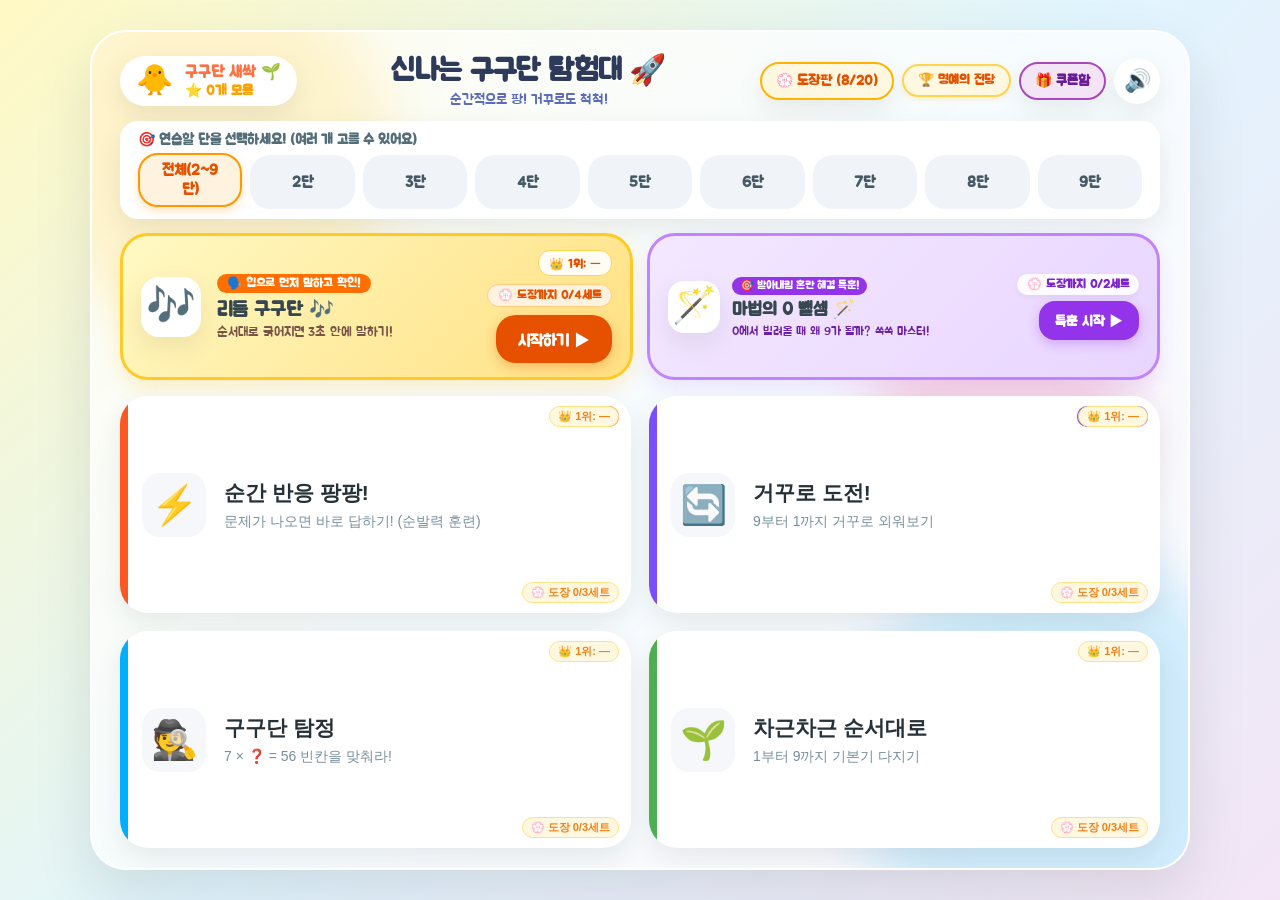
==== commit 09151835: "feat(subtraction): 마법의 0 뺄셈 특훈 도장 기준 3세트 -> 2세트로 완화" ====
--- a/gugudan_app.html
+++ b/gugudan_app.html
@@ -2711,7 +2711,7 @@
             </div>
           </div>
           <div class="subtraction-hero-right">
-            <div class="subtraction-stamp-pill" id="home-stamp-subtraction">💮 도장까지 0/3세트</div>
+            <div class="subtraction-stamp-pill" id="home-stamp-subtraction">💮 도장까지 0/2세트</div>
             <button class="btn-subtraction-start">특훈 시작 ▶</button>
           </div>
         </div>
@@ -3136,12 +3136,12 @@
           <h2>💮 내 칭찬 스탬프판</h2>
           <button class="modal-close-btn" onclick="closeStampModal()">✕</button>
         </div>
-        <p class="modal-subtitle">🎶 리듬구구단 4세트, ⚡ 4대 모드 및 🪄 0 뺄셈 특훈은 각 3세트 완료 시 도장 1개! (20개 완성 시 선물 획득 🎁)</p>
+        <p class="modal-subtitle">🎶 리듬구구단 4세트, ⚡ 구구단 4대 모드 3세트, 🪄 0 뺄셈 특훈 2세트 완료 시 도장 1개! (20개 완성 시 선물 획득 🎁)</p>
 
         <!-- 도장 지급 기준 안내 및 현재 진행 대시보드 -->
         <div class="stamp-rules-box">
           <div class="stamp-rule-item">🎶 <strong>리듬외우기</strong>: 4세트 완주 시 1개</div>
-          <div class="stamp-rule-item">⚡ <strong>구구단 4대 모드 & 🪄 0 뺄셈 특훈</strong>: 각 3세트 완주 시 1개</div>
+          <div class="stamp-rule-item">⚡ <strong>구구단 4대 모드</strong>: 각 3세트 / 🪄 <strong>0 뺄셈 특훈</strong>: 2세트 완주 시 1개</div>
         </div>
 
         <div class="stamp-progress-dashboard" id="stamp-progress-dashboard"></div>
@@ -3620,12 +3620,12 @@
     else rhythmEl.classList.remove('almost');
   }
 
-  // 2. 마법의 0 뺄셈 특훈 (목표 3세트 완료)
+  // 2. 마법의 0 뺄셈 특훈 (목표 2세트 완료)
   const subEl = document.getElementById('home-stamp-subtraction');
   if (subEl) {
     const cur = p.subtraction || 0;
-    subEl.textContent = `💮 도장까지 ${cur}/3세트`;
-    if (cur >= 2) subEl.classList.add('almost');
+    subEl.textContent = `💮 도장까지 ${cur}/2세트`;
+    if (cur >= 1) subEl.classList.add('almost');
     else subEl.classList.remove('almost');
   }
 
@@ -3651,7 +3651,7 @@
 
   const items = [
     { name: '🎶 리듬 외우기', cur: p.rhythm || 0, max: 4, unit: '세트' },
-    { name: '🪄 0 뺄셈 특훈', cur: p.subtraction || 0, max: 3, unit: '세트' },
+    { name: '🪄 0 뺄셈 특훈', cur: p.subtraction || 0, max: 2, unit: '세트' },
     { name: '⚡ 순간 반응', cur: p.speed || 0, max: 3, unit: '세트' },
     { name: '🔄 거꾸로 도전', cur: p.reverse || 0, max: 3, unit: '세트' },
     { name: '🕵️ 구구 탐정', cur: p.missing || 0, max: 3, unit: '세트' },
@@ -5825,7 +5825,7 @@
   let isEarnedBoardStamp = false;
 
   let stampProgressMsg = '';
-  if (subCount >= 3) {
+  if (subCount >= 2) {
     isEarnedBoardStamp = true;
     state.stampProgress.subtraction = 0;
     state.stamps.push({
@@ -5833,9 +5833,9 @@
       title: '0 뺄셈 특훈 완주',
       date: new Date().toLocaleDateString('ko-KR')
     });
-    stampProgressMsg = '🎉 <strong>0 뺄셈 특훈 3세트 완주 대성공!</strong> 도장판에 도장이 쾅 찍혔어요! 💮';
+    stampProgressMsg = '🎉 <strong>0 뺄셈 특훈 2세트 완주 대성공!</strong> 도장판에 도장이 쾅 찍혔어요! 💮';
   } else {
-    stampProgressMsg = `💮 도장판 도장까지: <strong>${subCount} / 3세트 완료</strong> (앞으로 ${3 - subCount}세트 더 풀면 도장 쾅!)`;
+    stampProgressMsg = `💮 도장판 도장까지: <strong>${subCount} / 2세트 완료</strong> (앞으로 ${2 - subCount}세트 더 풀면 도장 쾅!)`;
   }
 
   saveUserData();
@@ -5863,7 +5863,7 @@
   if (bannerEl) bannerEl.innerHTML = stampProgressMsg;
 
   // 결과 화면 칭찬 도장 적용
-  const stampSub = isEarnedBoardStamp ? '3세트 완주 💮' : `${subCount}/3세트 달성`;
+  const stampSub = isEarnedBoardStamp ? '2세트 완주 💮' : `${subCount}/2세트 달성`;
   applyStampToResult('gold', '0 뺄셈 마스터', stampSub, isEarnedBoardStamp);
 
   // 랭킹 보드 숨기기 (구구단 전용 랭킹이므로)
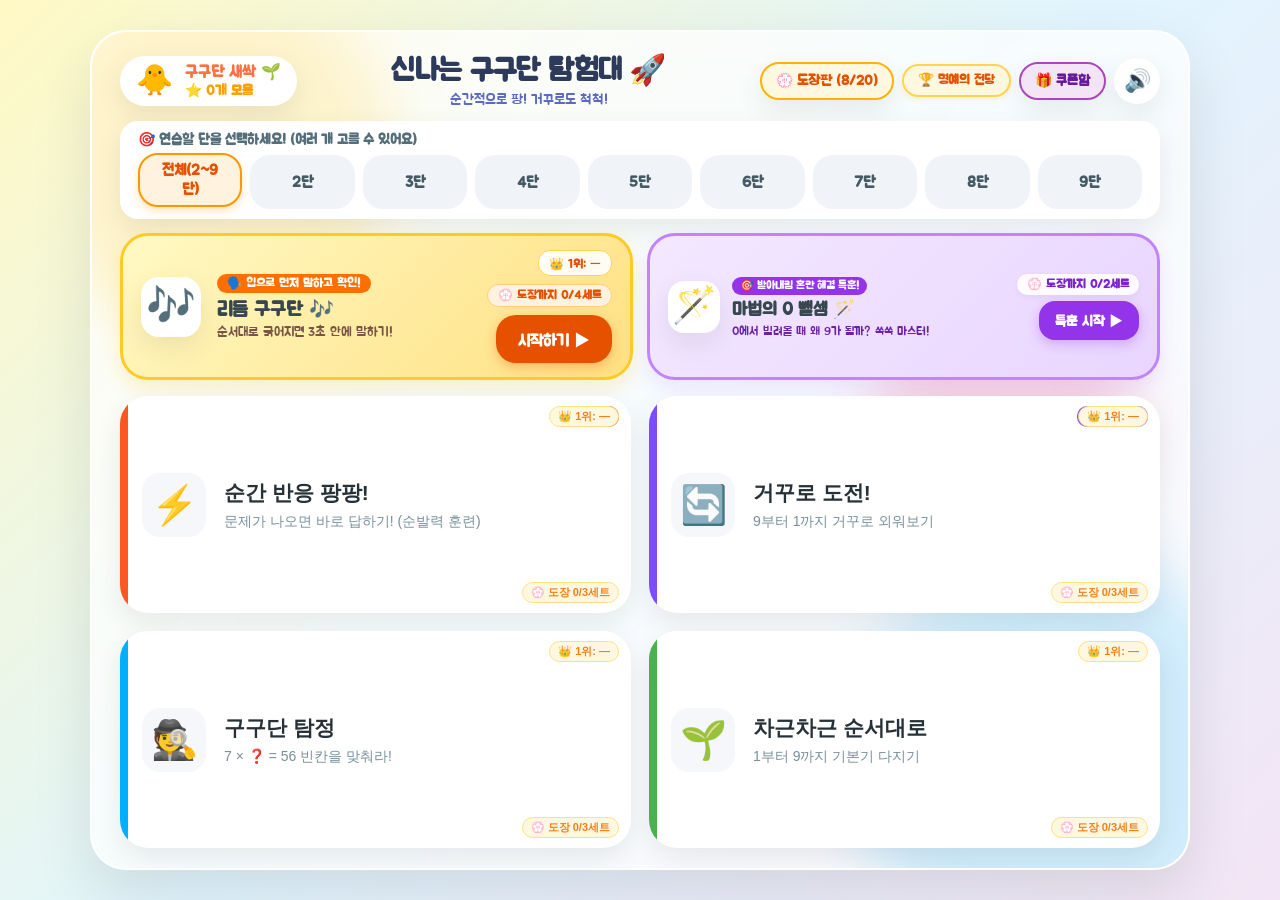
==== commit c4247714: "fix(subtraction): 정답 입력 시 단위가 가장 큰 칸부터(왼쪽->오른쪽) 채워지도록 개선 및 포커스 펄스 애니메이션 추가" ====
--- a/gugudan_app.html
+++ b/gugudan_app.html
@@ -2425,7 +2425,19 @@
 
 .answer-row .digit-box.answer-box.active-focus {
   border-color: #f59e0b;
-  box-shadow: 0 0 0 3px rgba(245, 158, 11, 0.3);
+  box-shadow: 0 0 0 4px rgba(245, 158, 11, 0.35);
+  animation: pulseAnswerFocus 1.2s infinite alternate;
+}
+
+@keyframes pulseAnswerFocus {
+  from { border-color: #f59e0b; box-shadow: 0 0 0 3px rgba(245, 158, 11, 0.25); }
+  to { border-color: #d97706; box-shadow: 0 0 0 5px rgba(245, 158, 11, 0.5); }
+}
+
+.answer-row .digit-box.empty-cell {
+  background: transparent !important;
+  border: none !important;
+  box-shadow: none !important;
 }
 
 .answer-row .digit-box.answer-box.filled {
@@ -5694,27 +5706,39 @@
   const ansRow = document.getElementById('sub-answer-row');
   if (!ansRow) return;
 
-  const currentInputStr = subState.currentInput;
-  const inputDigits = currentInputStr.split('');
-
-  // 오른쪽 정렬하여 자릿수 채우기
+  const ansStr = q.ans.toString();
+  const ansLen = ansStr.length;
+  const startCol = q.len - ansLen; // 가장 큰 단위 시작 위치 (예: 3자리 답이면 0번째 칸부터 시작)
+  const inputDigits = subState.currentInput.split('');
+
   let ansHtml = '<span class="op-space"></span>';
-  const startOffset = q.len - inputDigits.length;
 
   for (let i = 0; i < q.len; i++) {
     const colClass = getColClass(i, q.len);
-    let digitChar = '?';
-    let isFilled = false;
-
-    if (i >= startOffset && inputDigits.length > 0) {
-      digitChar = inputDigits[i - startOffset];
-      isFilled = true;
-    }
-
-    ansHtml += `
-      <div class="digit-box answer-box col-cell ${colClass} ${isFilled ? 'filled' : ''}" id="sub-ans-box-${i}">
-        ${digitChar}
-      </div>`;
+
+    if (i < startCol) {
+      // 정답 자릿수보다 큰 빈 자리 (예: 천의 자리가 0이라서 답이 3자리인 경우 비워둠)
+      ansHtml += `<div class="digit-box col-cell ${colClass} empty-cell" id="sub-ans-box-${i}"></div>`;
+    } else {
+      // 단위가 가장 큰 칸부터(왼쪽 -> 오른쪽) 순서대로 숫자가 채워짐!
+      const k = i - startCol; // 0, 1, 2...
+      let digitChar = '?';
+      let isFilled = false;
+      let isFocus = false;
+
+      if (k < inputDigits.length) {
+        digitChar = inputDigits[k];
+        isFilled = true;
+      } else if (k === inputDigits.length) {
+        // 지금 입력해야 할 다음 칸(가장 큰 빈 칸)을 주황색 테두리로 활성화!
+        isFocus = true;
+      }
+
+      ansHtml += `
+        <div class="digit-box answer-box col-cell ${colClass} ${isFilled ? 'filled' : ''} ${isFocus ? 'active-focus' : ''}" id="sub-ans-box-${i}">
+          ${digitChar}
+        </div>`;
+    }
   }
 
   ansRow.innerHTML = ansHtml;
@@ -5729,7 +5753,7 @@
     subState.currentInput = subState.currentInput.slice(0, -1);
   } else if (typeof key === 'number') {
     const q = subState.questions[subState.currentIndex];
-    const maxLen = q ? q.len : 4;
+    const maxLen = q ? q.ans.toString().length : 4;
     if (subState.currentInput.length < maxLen) {
       subState.currentInput += key.toString();
     }
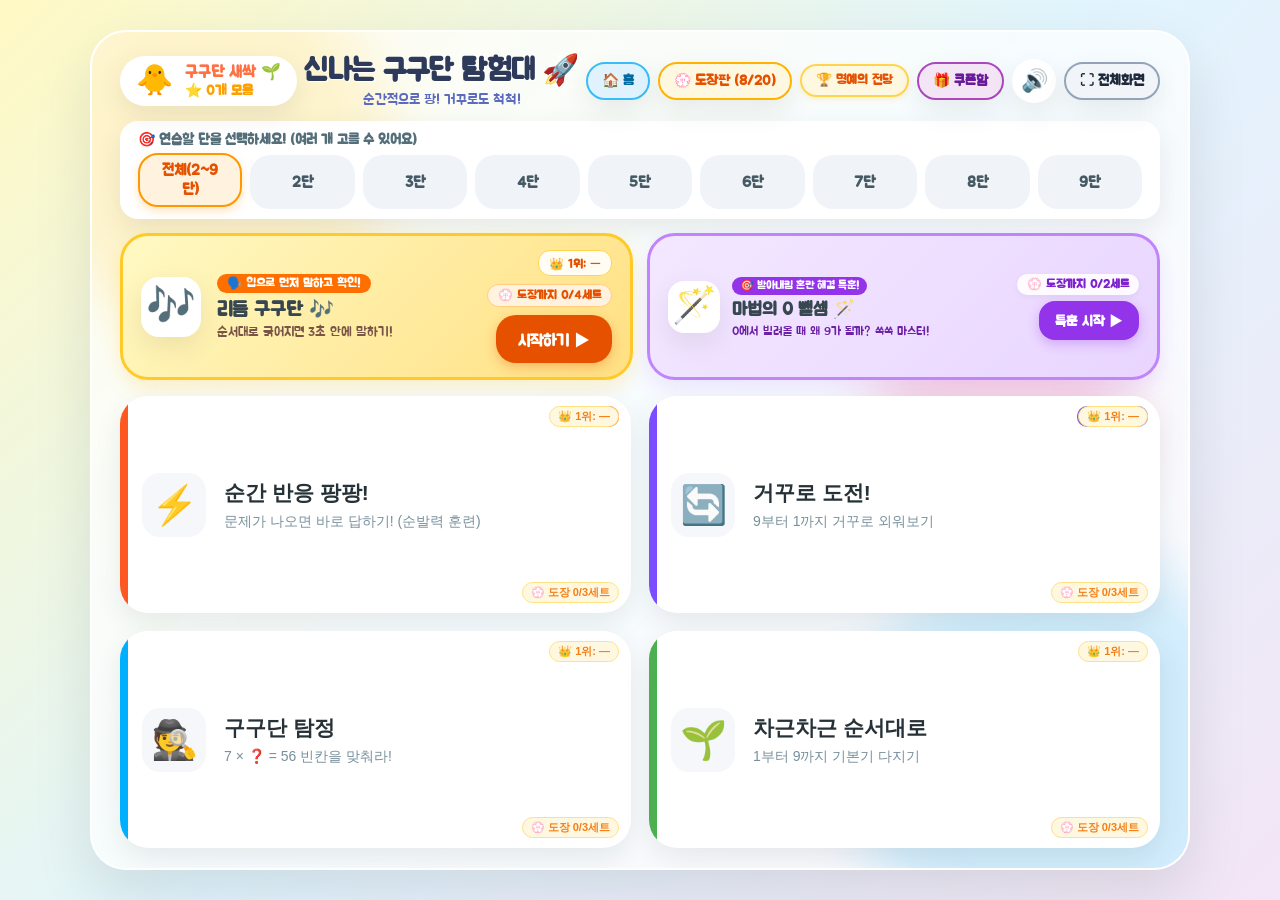
==== commit f5ddfdee: "feat(ui): 상단 메뉴바 모든 화면 고정, 전체화면 버튼 추가, 결과화면 상단 바로가기 및 드래곤마스터 성장레벨 계급표 모달 구현" ====
--- a/gugudan_app.html
+++ b/gugudan_app.html
@@ -108,6 +108,8 @@
   justify-content: space-between;
   align-items: center;
   margin-bottom: 12px;
+  flex-shrink: 0;
+  z-index: 10;
 }
 
 .character-badge {
@@ -168,7 +170,26 @@
   display: flex;
   align-items: center;
   gap: 8px;
-}
+  flex-wrap: wrap;
+}
+
+.btn-home-nav {
+  background: #E0F2FE;
+  border: 2px solid #38BDF8;
+  color: #0369A1;
+  padding: 8px 14px;
+  border-radius: 24px;
+  font-size: 14px;
+  font-family: inherit;
+  font-weight: bold;
+  cursor: pointer;
+  box-shadow: var(--shadow-soft);
+  transition: transform 0.1s;
+  display: inline-flex;
+  align-items: center;
+  gap: 4px;
+}
+.btn-home-nav:active { transform: scale(0.95); }
 
 .btn-stampbook-open {
   background: #FFF8E1;
@@ -185,6 +206,21 @@
 }
 .btn-stampbook-open:active { transform: scale(0.95); }
 
+.btn-hall-open {
+  background: #FEF3C7;
+  border: 2px solid #F59E0B;
+  color: #B45309;
+  padding: 8px 14px;
+  border-radius: 24px;
+  font-size: 14px;
+  font-family: inherit;
+  font-weight: bold;
+  cursor: pointer;
+  box-shadow: var(--shadow-soft);
+  transition: transform 0.1s;
+}
+.btn-hall-open:active { transform: scale(0.95); }
+
 .btn-coupon-open {
   background: #F3E5F5;
   border: 2px solid #AB47BC;
@@ -200,12 +236,35 @@
 }
 .btn-coupon-open:active { transform: scale(0.95); }
 
+.btn-fullscreen-toggle {
+  background: #F1F5F9;
+  border: 2px solid #94A3B8;
+  color: #1E293B;
+  padding: 8px 14px;
+  border-radius: 24px;
+  font-size: 14px;
+  font-family: inherit;
+  font-weight: bold;
+  cursor: pointer;
+  box-shadow: var(--shadow-soft);
+  transition: transform 0.1s, background 0.15s, border-color 0.15s;
+  display: inline-flex;
+  align-items: center;
+  gap: 4px;
+}
+.btn-fullscreen-toggle:active { transform: scale(0.95); }
+.btn-fullscreen-toggle.is-active {
+  background: #EFF6FF;
+  border-color: #3B82F6;
+  color: #1D4ED8;
+}
+
 .sound-toggle-btn {
   background: white;
   border: none;
   font-size: 22px;
-  width: 46px;
-  height: 46px;
+  width: 44px;
+  height: 44px;
   border-radius: 50%;
   display: flex;
   justify-content: center;
@@ -1318,18 +1377,60 @@
 }
 
 /* ================= 3. 결과 화면 & 스탬프 ================= */
+#screen-result {
+  overflow-y: auto;
+  -webkit-overflow-scrolling: touch;
+  padding: 10px 0 40px;
+}
+
 .result-card {
   background: white;
   border-radius: var(--radius-lg);
-  padding: 30px 36px;
+  padding: 24px 28px;
   text-align: center;
   box-shadow: var(--shadow-soft);
-  max-width: 600px;
+  max-width: 620px;
   width: 100%;
-  margin: auto;
+  margin: 10px auto 30px;
   position: relative;
-  overflow: hidden;
-}
+}
+
+.result-top-shortcuts {
+  display: flex;
+  justify-content: center;
+  gap: 12px;
+  margin-bottom: 16px;
+  border-bottom: 1px dashed #E2E8F0;
+  padding-bottom: 14px;
+}
+
+.btn-top-home {
+  background: #E0F2FE;
+  border: 2px solid #38BDF8;
+  color: #0369A1;
+  padding: 8px 18px;
+  border-radius: 999px;
+  font-size: 0.95rem;
+  font-family: inherit;
+  font-weight: bold;
+  cursor: pointer;
+  transition: transform 0.1s;
+}
+.btn-top-home:active { transform: scale(0.95); }
+
+.btn-top-retry {
+  background: #FEF3C7;
+  border: 2px solid #F59E0B;
+  color: #B45309;
+  padding: 8px 18px;
+  border-radius: 999px;
+  font-size: 0.95rem;
+  font-family: inherit;
+  font-weight: bold;
+  cursor: pointer;
+  transition: transform 0.1s;
+}
+.btn-top-retry:active { transform: scale(0.95); }
 
 .stamp-seal {
   position: absolute;
@@ -2638,6 +2739,119 @@
   }
 }
 
+/* ================= 전체화면 모드 최적화 ================= */
+:fullscreen #app,
+:-webkit-full-screen #app {
+  width: 100vw;
+  max-width: 100vw;
+  height: 100vh;
+  max-height: 100vh;
+  border-radius: 0;
+  border: none;
+  padding: 10px 18px;
+}
+
+@media (max-width: 1024px) {
+  .app-header {
+    flex-wrap: wrap;
+    gap: 8px;
+    margin-bottom: 8px;
+  }
+  .character-badge {
+    padding: 4px 10px;
+    gap: 8px;
+  }
+  .main-title {
+    font-size: 19px;
+  }
+  .sub-title {
+    display: none;
+  }
+  .header-right {
+    gap: 5px;
+  }
+  .header-right button {
+    padding: 6px 10px;
+    font-size: 12px;
+  }
+}
+
+/* ================= 10. 성장 레벨 (계급표) 모달 스타일 ================= */
+.modal-level-card {
+  max-width: 600px;
+  width: 95%;
+  max-height: 88vh;
+  overflow-y: auto;
+}
+.level-list-container {
+  display: flex;
+  flex-direction: column;
+  gap: 10px;
+  margin: 16px 0;
+}
+.level-item-row {
+  display: flex;
+  align-items: center;
+  gap: 14px;
+  background: #F8FAFC;
+  border: 2px solid #E2E8F0;
+  border-radius: 16px;
+  padding: 12px 18px;
+  transition: all 0.2s ease;
+}
+.level-item-row.achieved {
+  background: #F0FDF4;
+  border-color: #86EFAC;
+}
+.level-item-row.current {
+  border-color: #F59E0B;
+  box-shadow: 0 0 0 3px rgba(245, 158, 11, 0.25);
+}
+.level-item-row.highlight {
+  background: #FFFBEB;
+  border-color: #FCD34D;
+}
+.level-item-row.highlight.achieved {
+  background: linear-gradient(135deg, #FEF3C7 0%, #FDE68A 100%);
+  border-color: #F59E0B;
+}
+.lvl-avatar {
+  font-size: 2.2rem;
+  min-width: 44px;
+  text-align: center;
+}
+.lvl-info {
+  flex: 1;
+  display: flex;
+  flex-direction: column;
+  gap: 2px;
+}
+.lvl-info strong {
+  font-size: 1.05rem;
+  color: #1E293B;
+}
+.lvl-info span {
+  font-size: 0.82rem;
+  color: #64748B;
+}
+.lvl-badge {
+  font-size: 0.8rem;
+  font-weight: 900;
+  padding: 4px 10px;
+  border-radius: 999px;
+  background: #E2E8F0;
+  color: #475569;
+  white-space: nowrap;
+}
+.level-item-row.achieved .lvl-badge {
+  background: #DCFCE7;
+  color: #166534;
+}
+.lvl-badge.gold {
+  background: #FEF08A;
+  color: #854D0E;
+}
+
 </style>
 </head>
 <body>
@@ -2647,35 +2861,39 @@
     <div class="bg-bubble b2"></div>
     <div class="bg-bubble b3"></div>
 
+    <!-- 모든 화면 상단 고정 헤더 -->
+    <header class="app-header" id="common-app-header">
+      <div class="character-badge" onclick="showLevelGuideModal()" style="cursor: pointer;" title="내 성장 레벨 (클릭 시 계급표 보기)">
+        <span class="character-icon" id="user-avatar">🐥</span>
+        <div class="user-info">
+          <span class="user-level" id="user-title">구구단 새싹</span>
+          <span class="user-score">⭐ <span id="total-stars">0</span>개 모음</span>
+        </div>
+      </div>
+
+      <div class="header-center" onclick="goHome()" style="cursor: pointer;" title="첫화면(홈)으로 이동">
+        <h1 class="main-title">신나는 구구단 탐험대 🚀</h1>
+        <p class="sub-title">순간적으로 팡! 거꾸로도 척척!</p>
+      </div>
+
+      <div class="header-right">
+        <button class="btn-home-nav" onclick="goHome()" title="첫화면(홈)으로 이동">🏠 홈</button>
+        <button class="btn-stampbook-open" onclick="openStampModal()" title="내 칭찬 도장판 보기">
+          💮 도장판 <span id="header-stamp-count">(0/20)</span>
+        </button>
+        <button class="btn-hall-open" onclick="openRankingModal()" title="명예의 전당 Top 5 랭킹">
+          🏆 명예의 전당
+        </button>
+        <button class="btn-coupon-open" onclick="openCouponModal()" title="부모님 보상 쿠폰함">
+          🎁 쿠폰함
+        </button>
+        <button class="sound-toggle-btn" id="btn-sound-toggle" title="소리 켜기/끄기">🔊</button>
+        <button class="btn-fullscreen-toggle" id="btn-fullscreen-toggle" onclick="toggleFullscreen()" title="전체화면 (상단 웹툴바 숨기기)">⛶ 전체화면</button>
+      </div>
+    </header>
+
     <!-- ================= 1. 메인 화면 (홈) ================= -->
     <section id="screen-home" class="screen active">
-      <header class="app-header">
-        <div class="character-badge">
-          <span class="character-icon" id="user-avatar">🐥</span>
-          <div class="user-info">
-            <span class="user-level" id="user-title">구구단 새싹</span>
-            <span class="user-score">⭐ <span id="total-stars">0</span>개 모음</span>
-          </div>
-        </div>
-
-        <div class="header-center">
-          <h1 class="main-title">신나는 구구단 탐험대 🚀</h1>
-          <p class="sub-title">순간적으로 팡! 거꾸로도 척척!</p>
-        </div>
-
-        <div class="header-right">
-          <button class="btn-stampbook-open" onclick="openStampModal()" title="내 칭찬 도장판 보기">
-            💮 도장판 <span id="header-stamp-count">(0/20)</span>
-          </button>
-          <button class="btn-hall-open" onclick="openRankingModal()" title="명예의 전당 Top 5 랭킹">
-            🏆 명예의 전당
-          </button>
-          <button class="btn-coupon-open" onclick="openCouponModal()" title="부모님 보상 쿠폰함">
-            🎁 쿠폰함
-          </button>
-          <button class="sound-toggle-btn" id="btn-sound-toggle" title="소리 켜기/끄기">🔊</button>
-        </div>
-      </header>
 
       <!-- 단 선택 필터 바 -->
       <div class="dan-selector-card">
@@ -3079,6 +3297,12 @@
     <!-- ================= 4. 결과 화면 & 스탬프 ================= -->
     <section id="screen-result" class="screen">
       <div class="result-card">
+        <!-- 상단 빠른 홈/재도전 바로가기 바 -->
+        <div class="result-top-shortcuts">
+          <button type="button" class="btn-top-home" onclick="goHome()">🏠 첫화면으로 가기</button>
+          <button type="button" class="btn-top-retry" onclick="restartCurrentGame()">🔄 한 번 더 하기</button>
+        </div>
+
         <!-- 쾅! 찍히는 칭찬 스탬프 애니메이션 영역 -->
         <div class="stamp-seal" id="result-stamp">
           <div class="stamp-inner" id="result-stamp-inner">
@@ -3220,6 +3444,66 @@
         <button class="action-btn btn-retry" onclick="closeRewardModal()" style="margin-top: 14px; width: 100%;">
           고마워요! 신나요! 💖
         </button>
+      </div>
+    </div>
+
+    <!-- ================= 7-1. 성장 레벨 (계급표) 모달 ================= -->
+    <div class="modal-overlay" id="level-modal" onclick="closeLevelModal(event)">
+      <div class="modal-card modal-level-card" onclick="event.stopPropagation()">
+        <div class="modal-header">
+          <h2>⭐ 구구단 탐험대 레벨 계급표</h2>
+          <button class="modal-close-btn" onclick="closeLevelModal()">✕</button>
+        </div>
+        <p class="modal-subtitle">문제를 맞히고 훈련을 마칠 때마다 별(⭐)이 쌓여서 새로운 동물과 계급으로 진화해요!</p>
+
+        <div class="level-list-container">
+          <div class="level-item-row" id="lvl-row-0">
+            <span class="lvl-avatar">🐥</span>
+            <div class="lvl-info">
+              <strong>1단계: 구구단 새싹 🌱</strong>
+              <span>별 0개부터 시작하는 귀여운 탐험대원!</span>
+            </div>
+            <span class="lvl-badge">기본</span>
+          </div>
+          <div class="level-item-row" id="lvl-row-1">
+            <span class="lvl-avatar">🐰</span>
+            <div class="lvl-info">
+              <strong>2단계: 구구단 탐험가 🎒</strong>
+              <span>별 20개 달성! 깡충깡충 실력이 쑥쑥 늘어나는 중!</span>
+            </div>
+            <span class="lvl-badge">⭐ 20개</span>
+          </div>
+          <div class="level-item-row" id="lvl-row-2">
+            <span class="lvl-avatar">🦊</span>
+            <div class="lvl-info">
+              <strong>3단계: 구구단 닌자 ⚔️</strong>
+              <span>별 50개 달성! 번개처럼 날렵하게 답을 척척 맞혀요!</span>
+            </div>
+            <span class="lvl-badge">⭐ 50개</span>
+          </div>
+          <div class="level-item-row" id="lvl-row-3">
+            <span class="lvl-avatar">🦁</span>
+            <div class="lvl-info">
+              <strong>4단계: 구구단 마법사 🧙‍♂️</strong>
+              <span>별 100개 달성! 구구단과 0 뺄셈을 마법처럼 자유자재로!</span>
+            </div>
+            <span class="lvl-badge">⭐ 100개</span>
+          </div>
+          <div class="level-item-row highlight" id="lvl-row-4">
+            <span class="lvl-avatar">🐲</span>
+            <div class="lvl-info">
+              <strong>5단계: 구구단 드래곤 마스터 👑</strong>
+              <span>별 200개 달성! 모든 구구단을 완벽히 지배하는 최강 끝판왕!</span>
+            </div>
+            <span class="lvl-badge gold">⭐ 200개 (최고 계급)</span>
+          </div>
+        </div>
+
+        <div class="modal-footer" style="text-align: center; margin-top: 14px;">
+          <button type="button" class="action-btn btn-retry" onclick="closeLevelModal()" style="width: 100%; border-radius: 999px;">
+            멋져요! 계속 도전하기 🚀
+          </button>
+        </div>
       </div>
     </div>
 
@@ -5895,6 +6179,87 @@
   if (rankCard) rankCard.style.display = 'none';
 }
 
+// ========================================================
+// --- 14. 성장 레벨 (계급표) 모달 시스템 ---
+// ========================================================
+function showLevelGuideModal() {
+  sounds.playBeep(600, 0.05);
+  const modal = document.getElementById('level-modal');
+  if (modal) modal.classList.add('open');
+
+  for (let i = 0; i < LEVELS.length; i++) {
+    const row = document.getElementById(`lvl-row-${i}`);
+    if (row) {
+      if (state.stars >= LEVELS[i].stars) {
+        row.classList.add('achieved');
+      } else {
+        row.classList.remove('achieved');
+      }
+      const isNext = (i < LEVELS.length - 1 && state.stars >= LEVELS[i].stars && state.stars < LEVELS[i + 1].stars);
+      const isMax = (i === LEVELS.length - 1 && state.stars >= LEVELS[i].stars);
+      if (isNext || isMax) {
+        row.classList.add('current');
+      } else {
+        row.classList.remove('current');
+      }
+    }
+  }
+}
+
+function closeLevelModal(e) {
+  if (e && e.target !== e.currentTarget && !e.target.classList.contains('modal-close-btn') && !e.target.classList.contains('action-btn')) return;
+  sounds.playBeep(450, 0.05);
+  const modal = document.getElementById('level-modal');
+  if (modal) modal.classList.remove('open');
+}
+
+// ========================================================
+// --- 15. 전체화면 모드 (상단 웹툴바 숨기기) ---
+// ========================================================
+function toggleFullscreen() {
+  sounds.playBeep(520, 0.04);
+  const docEl = document.documentElement;
+  const isFs = !!(document.fullscreenElement || document.webkitFullscreenElement || document.mozFullScreenElement || document.msFullscreenElement);
+
+  if (!isFs) {
+    if (docEl.requestFullscreen) {
+      docEl.requestFullscreen().catch(() => {});
+    } else if (docEl.webkitRequestFullscreen) {
+      docEl.webkitRequestFullscreen();
+    } else if (docEl.mozRequestFullScreen) {
+      docEl.mozRequestFullScreen();
+    } else if (docEl.msRequestFullscreen) {
+      docEl.msRequestFullscreen();
+    }
+  } else {
+    if (document.exitFullscreen) {
+      document.exitFullscreen().catch(() => {});
+    } else if (document.webkitExitFullscreen) {
+      document.webkitExitFullscreen();
+    } else if (document.mozCancelFullScreen) {
+      document.mozCancelFullScreen();
+    } else if (document.msExitFullscreen) {
+      document.msExitFullscreen();
+    }
+  }
+}
+
+function updateFullscreenBtn() {
+  const btn = document.getElementById('btn-fullscreen-toggle');
+  if (!btn) return;
+  const isFs = !!(document.fullscreenElement || document.webkitFullscreenElement || document.mozFullScreenElement || document.msFullscreenElement);
+  if (isFs) {
+    btn.innerHTML = '🗗 <span>창모드</span>';
+    btn.classList.add('is-active');
+  } else {
+    btn.innerHTML = '⛶ <span>전체화면</span>';
+    btn.classList.remove('is-active');
+  }
+}
+
+document.addEventListener('fullscreenchange', updateFullscreenBtn);
+document.addEventListener('webkitfullscreenchange', updateFullscreenBtn);
+
 </script>
 </body>
 </html>
